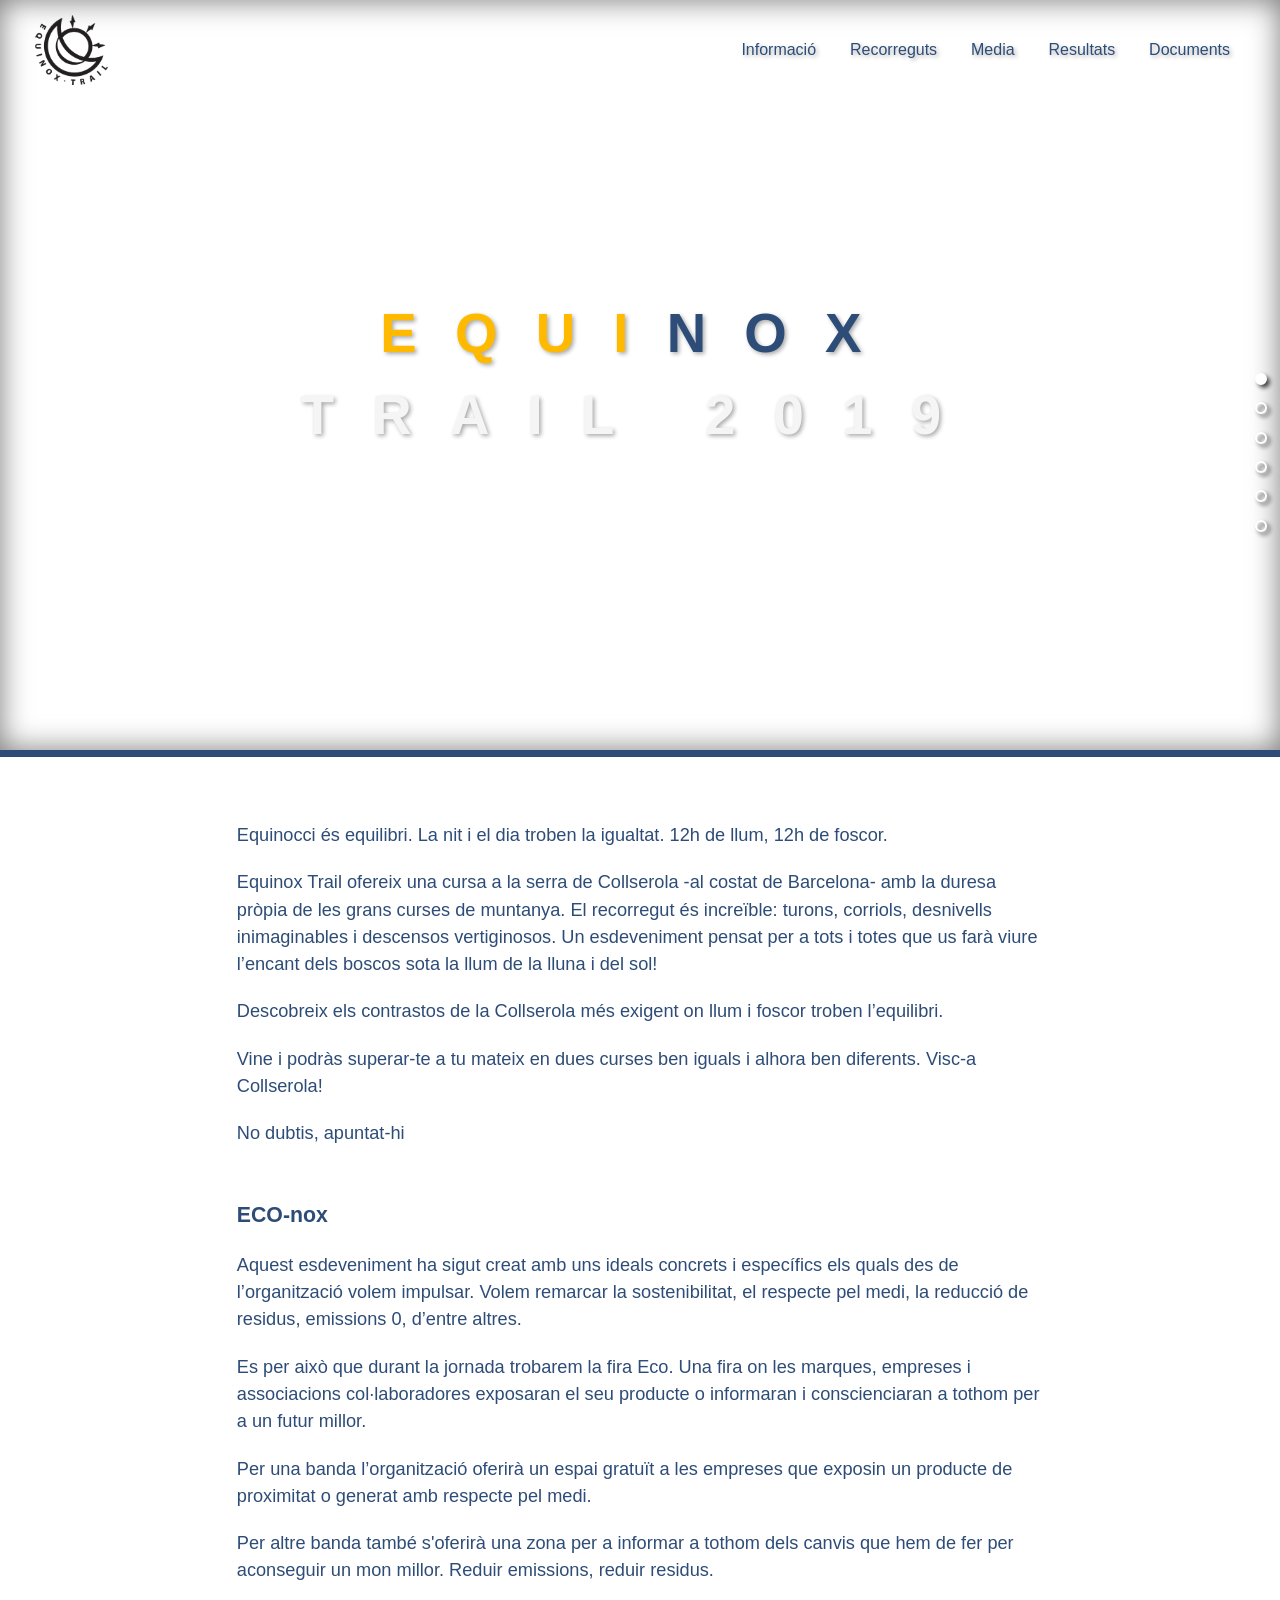
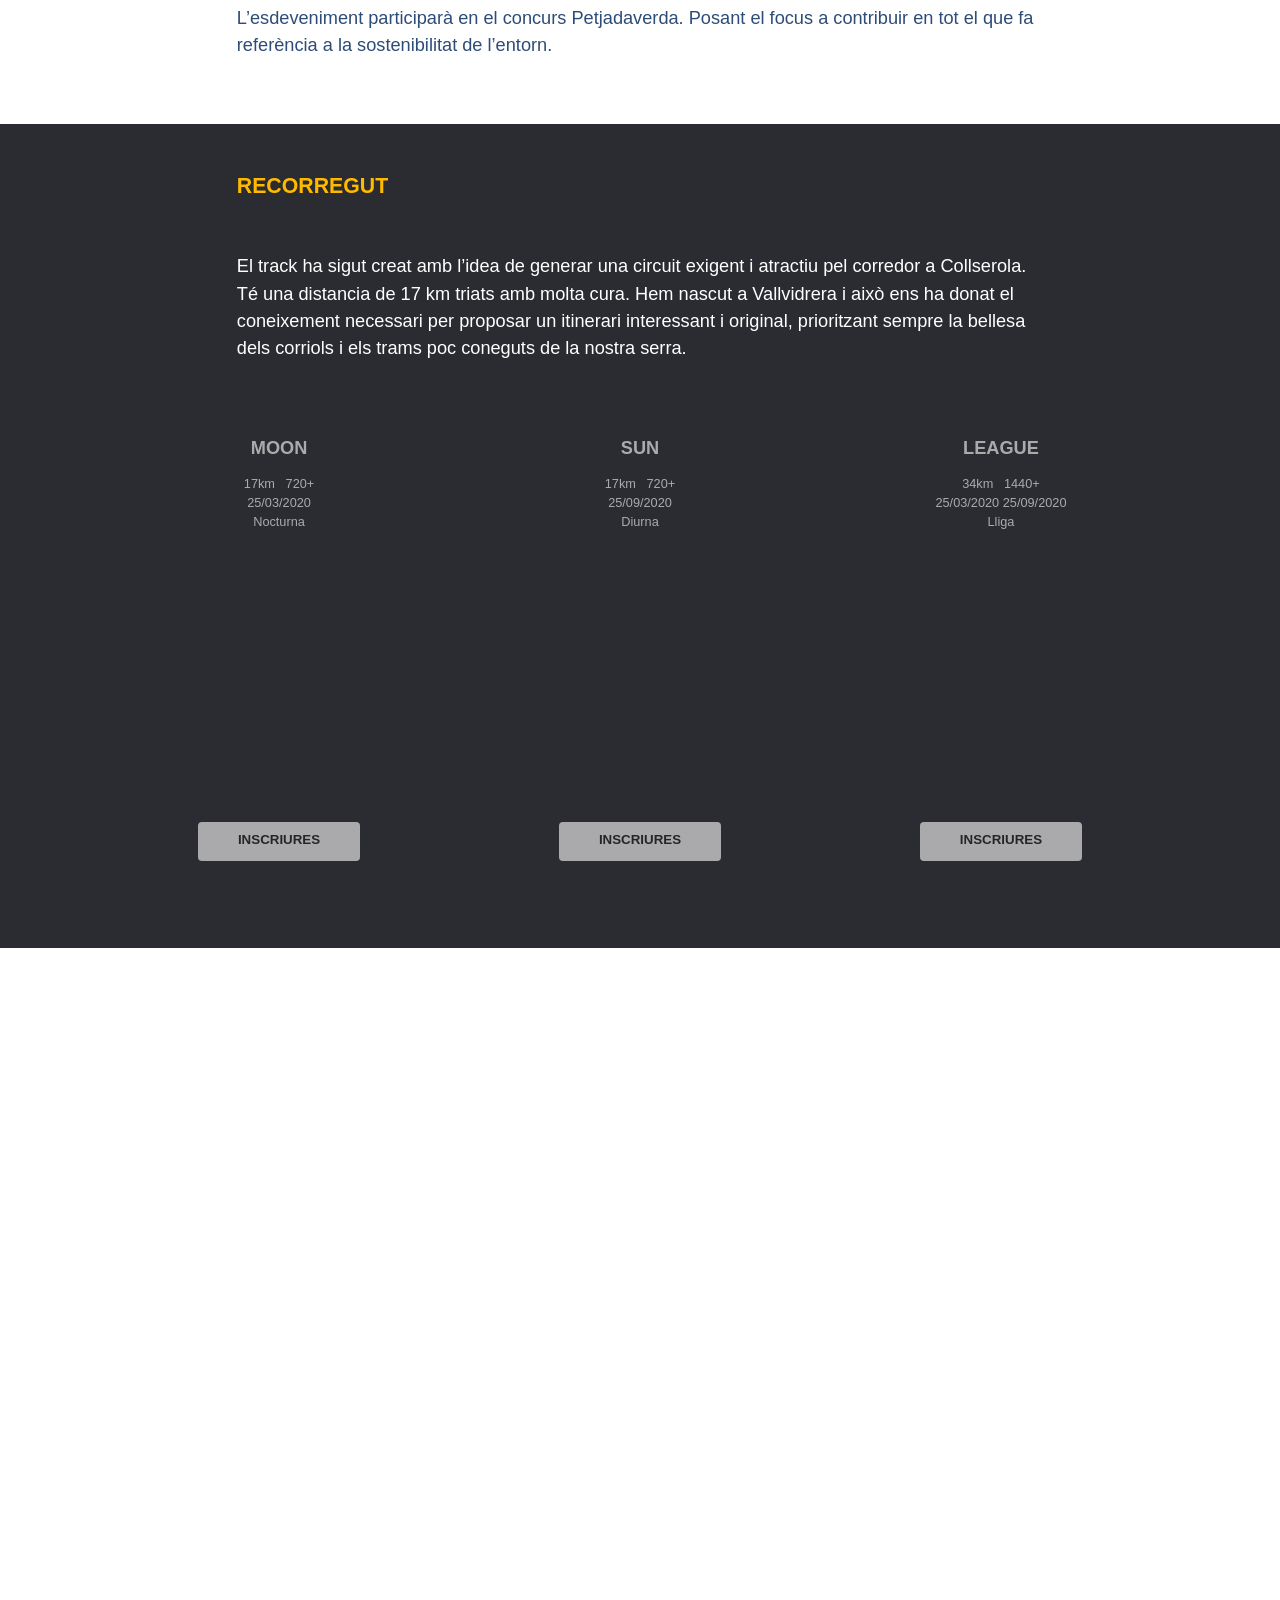
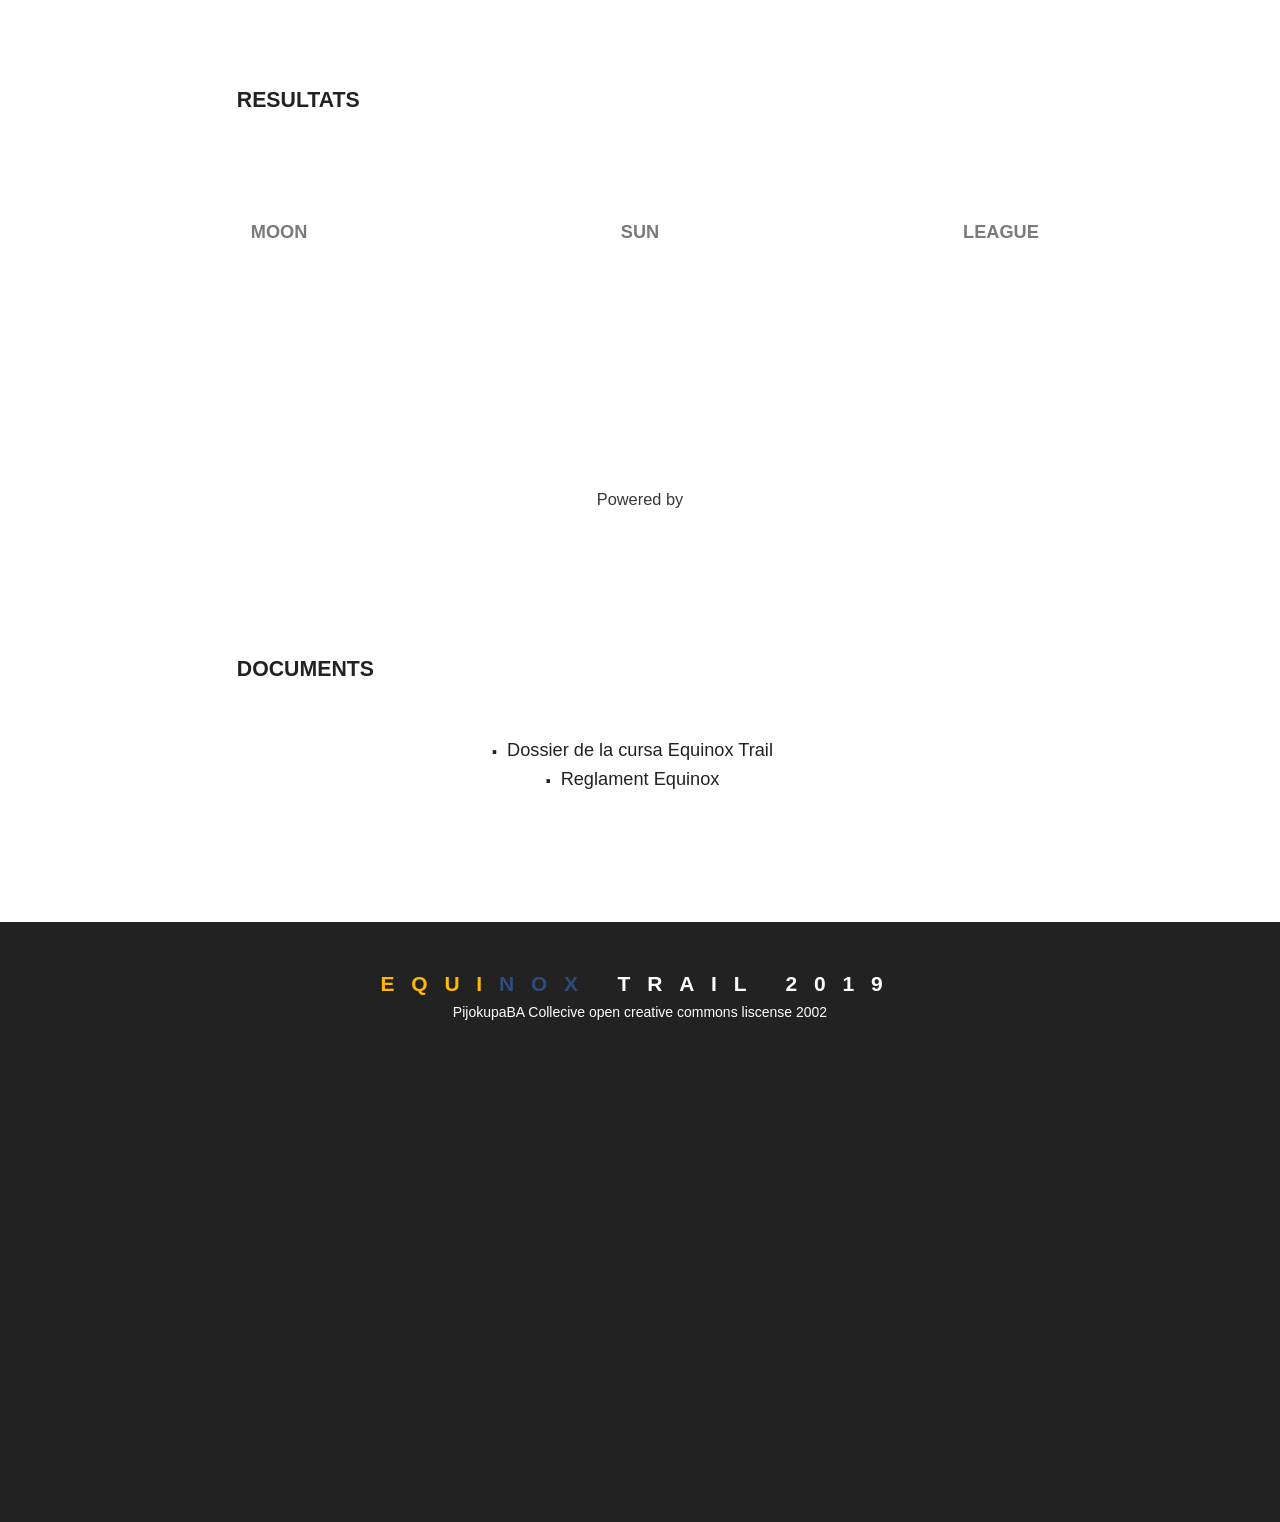
==== index.html @ a04c592b "introduce sun and moon pages content" ====
<!DOCTYPE html>
<html lang="es">
<head>
    <meta charset="utf-8" />
    <meta http-equiv="X-UA-Compatible" content="IE=edge">
    <title>Equinox Trail</title>
    <meta name="viewport" content="width=device-width, initial-scale=1.0">

    <link rel="stylesheet" type="text/css" media="screen" href="css/reset.css" />
    <link rel="stylesheet" type="text/css" media="screen" href="css/layout.css" />
    <link rel="stylesheet" type="text/css" media="screen" href="css/navmenu.css" />
    <link rel="stylesheet" type="text/css" media="screen" href="css/navlateral.css" />
    <link rel="stylesheet" type="text/css" media="screen" href="css/sections.css" />

    <link rel="shortcut icon" href="img/fav-icon.svg" type="image/svg">
    
</head>
<body>
  <header id="header">
    <div class="container">
      <a href="#inici" title="Ir a la página de inicio"><img src="img/equinox-logo.png" alt="Logo Equinox" class="header__logo floatleft"></a>
      </div>
      <nav id=navBurger" class="navmenu-burger floatright">
        <div class="navmenu-burger__icon"></div>
        <ul class="header__navmenu-burger">
          <li class="header__navmenu-burger-item"><a href="#info" title="info" class="scroll-link" data-id="informacio">Informació</a></li>
          <li class="header__navmenu-burger-item"><a href="#track" title="track" class="scroll-link" data-id="circuits">Recorreguts</a></li>
          <!-- <li class="header__navmenu-burger-item"><a href="#inscripcions" title="inscripcions" class="scroll-link" data-id="reglament">Inscripcions</a></li> -->
          <li class="header__navmenu-burger-item"><a href="#media" title="media" class="scroll-link" data-id="home">Media</a></li>
          <li class="header__navmenu-burger-item"><a href="#resultats" title="resultats" class="scroll-link" data-id="home">Resultats</a></li>
          <li class="header__navmenu-burger-item"><a href="#documents" title="documents" class="scroll-link" data-id="home">Documents</a></li>
        </ul>
      </nav>
      <nav class="navmenu floatright">
        <ul class="header__navmenu">
          <li class="header__navmenu-item"><a href="#info" title="info" class="scroll-link" data-id="informacio">Informació</a></li>
          <li class="header__navmenu-item"><a href="#track" title="track" class="scroll-link" data-id="circuits">Recorreguts</a></li>
          <!-- <li class="header__navmenu-item"><a href="#inscripcions" title="inscripcions" class="scroll-link" data-id="reglament">Inscripcions</a></li> -->
          <li class="header__navmenu-item"><a href="#media" title="media" class="scroll-link" data-id="home">Media</a></li>
          <li class="header__navmenu-item"><a href="#resultats" title="resultats" class="scroll-link" data-id="home">Resultats</a></li>
          <li class="header__navmenu-item"><a href="#documents" title="documents" class="scroll-link" data-id="home">Documents</a></li>
        </ul>
      </nav>
    </header>

  <!-- Navegador lateral -->
  <!-- mai estils en linea a l'html, barreges coses i es molt poc escalable -->
  <!-- style="z-index: 50; width: 33px; height: 100px; min-width: 12px; min-height: 48px;" -->
  <nav class="navegador" id="navlateral">
    <ul class="style_navlateral">
      <li class="style_navlateral_item">
        <a class="style_navlateral_link" href="#inici">
          <svg width="12" heigh="12" viewbox="0 0 24 24" class="style_navlateral_symbol">
            <circle cx="12" cy="12" r="10"></circle>
          </svg>
        </a>
      </li>
      <li class="style_navlateral_item">
          <a class="style_navlateral_link" href="#info">
            <svg width="12" heigh="12" viewbox="0 0 24 24" class="style_navlateral_symbol">
              <circle cx="12" cy="12" r="10"></circle>
            </svg>
          </a>
      </li>
      <li class="style_navlateral_item">
          <a class="style_navlateral_link" href="#track">
            <svg width="12" heigh="12" viewbox="0 0 24 24" class="style_navlateral_symbol">
              <circle cx="12" cy="12" r="10"></circle>
            </svg>
          </a>
      </li>
      <!-- <li class="style_navlateral_item">
            <a class="style_navlateral_link" href="#inscripcions">
              <svg width="12" heigh="12" viewbox="0 0 24 24" class="style_navlateral_symbol">
                <circle cx="12" cy="12" r="10"></circle>
              </svg>
            </a>
      </li> -->
      <li class="style_navlateral_item">
          <a class="style_navlateral_link" href="#media">
            <svg width="12" heigh="12" viewbox="0 0 24 24" class="style_navlateral_symbol">
              <circle cx="12" cy="12" r="10"></circle>
            </svg>
          </a>
      </li>
      <li class="style_navlateral_item">
        <a class="style_navlateral_link" href="#resultats">
          <svg width="12" heigh="12" viewbox="0 0 24 24" class="style_navlateral_symbol">
            <circle cx="12" cy="12" r="10"></circle>
          </svg>
        </a>
      </li>
      <li class="style_navlateral_item">
      <a class="style_navlateral_link" href="#documents">
        <svg width="12" heigh="12" viewbox="0 0 24 24" class="style_navlateral_symbol">
          <circle cx="12" cy="12" r="10"></circle>
        </svg>
      </a>
      </li>
    </ul>
  </nav>




  <div id="home" class="content">
    <section class="parallax section right" id="inici">
      <h1><span>EQUI</span><span>NOX</span> TRAIL 2019</h1>
    </section>
    <section class="section" id="info">
        <!-- <h3>INFORMACIÓ</h3> -->
        <p>Equinocci és equilibri. La nit i el dia troben la igualtat. 12h de llum, 12h de foscor.</p>
        <p>Equinox Trail ofereix una cursa a la serra de Collserola -al costat de Barcelona-  amb la duresa pròpia de les grans curses de muntanya. El recorregut és increïble: turons, corriols, desnivells inimaginables i descensos vertiginosos. Un esdeveniment pensat per a tots i totes que us farà viure l’encant dels boscos sota la llum de la lluna i del sol!</p>
        <p>Descobreix els contrastos de la Collserola més exigent on llum i foscor troben l’equilibri.</p>
        <p>Vine i podràs superar-te a tu mateix en dues curses ben iguals i alhora ben diferents. Visc-a Collserola!</p>
        <p>No dubtis, apuntat-hi</p>
        <h3>ECO-nox</h3>
        <p>Aquest esdeveniment ha sigut creat amb uns ideals concrets i específics els quals des de l’organització volem impulsar. Volem remarcar la sostenibilitat,  el respecte pel medi, la reducció de residus, emissions 0, d’entre altres.</p>
        <p>Es per això que durant la jornada trobarem la fira Eco. Una fira on les marques, empreses i associacions col·laboradores exposaran el seu producte o informaran i conscienciaran a tothom per a un futur millor.</p>
        <p>Per una banda l’organització oferirà un espai  gratuït a les empreses que exposin un producte de proximitat o generat amb respecte pel medi.</p>
        <p>Per altre banda també s'oferirà una zona per a informar a tothom dels canvis que hem de fer per aconseguir un mon millor. Reduir emissions, reduir residus.</p>
        <p>L’esdeveniment participarà en el concurs Petjadaverda. Posant el focus a contribuir en tot el que fa referència a la sostenibilitat de l’entorn.</p>
      </section>
    <section class="section" id="track">
      <h3>RECORREGUT</h3>
      <p>El track ha sigut creat amb l’idea de generar una circuit exigent i atractiu pel corredor a Collserola. Té una distancia de 17 km triats amb molta cura. Hem nascut a Vallvidrera i això ens ha donat el coneixement necessari per proposar un itinerari interessant i original, prioritzant sempre la bellesa dels corriols i els trams poc coneguts de la nostra serra.</p>
      <div class="track__curses">
        <div class="track__button-wrapper moon">
          <a class="track__info-btn" href="moon.html">
            <div class="track__box">
              <h4 class="track__box-title">moon</h4>
              <div class="track__box-body">
                <p>17km &nbsp; 720+</p>
                <p>25/03/2020</p>
                <p>Nocturna</p>
              </div>
              <div class="track__box-footer">
                <button class="btn btn--secondary" data-url="https://kilometrezero.org/#/inscriptions?lng=ca" onclick="navToInscription()">Inscriures</button>
              </div>
            </div>
          </a>
        </div>
        <div class="track__button-wrapper sun">
          <a class="track__info-btn" href="sun.html">
            <div class="track__box">
              <h4 class="track__box-title">sun</h4>
              <div class="track__box-body">
                <p>17km &nbsp; 720+</p>
                <p>25/09/2020</p>
                <p>Diurna</p>
              </div>
              <div class="track__box-footer">
                <button class="btn btn--secondary" data-url="https://kilometrezero.org/#/inscriptions?lng=ca" onclick="navToInscription()">Inscriures</button>
              </div>
            </div>
          </a>
        </div>
        <div class="track__button-wrapper league">
          <a class="track__info-btn" href="league.html">
            <div class="track__box">
              <h4 class="track__box-title">league</h4>
              <div class="track__box-body">
                <p>34km &nbsp; 1440+</p>
                <p>25/03/2020 25/09/2020</p>
                <p>Lliga</p>
              </div>
              <div class="track__box-footer">
                <button class="btn btn--secondary" data-url="https://kilometrezero.org/#/inscriptions?lng=ca" onclick="navToInscription()">Inscriures</button>
              </div>
            </div>
          </a>
        </div>
      </div>
    </section>
    <!-- <section class="section" id="inscripcions">
      <h3>INSCRIPCCIONS</h3>
      Lorem ipsum dolor sit amet, consectetur adipiscing elit, sed do eiusmod tempor incididunt ut labore et dolore magna aliqua. Ut enim ad minim veniam, quis nostrud exercitation ullamco laboris nisi ut aliquip ex ea commodo consequat. Duis aute irure dolor in reprehenderit in voluptate velit esse cillum dolore eu fugiat nulla pariatur. Excepteur sint occaecat cupidatat non proident, sunt in culpa qui officia deserunt mollit anim id est laborum.
    </section> -->
    <section class="section parallax right" id="media">
      <h3>MEDIA</h3>
      <div class="media__iframe-wrapper">
        <iframe
          id="youtubeframe"
          width="700"
          height="370"
          src="https://www.youtube.com/embed/5m2HN2y0yV8"
          frameborder="0"
          allow="accelerometer; autoplay; encrypted-media; gyroscope; picture-in-picture"
          allowfullscreen
        ></iframe>
      </div>
      <p><a href="">Galeria d'imàtges Equinox</a></p>
    </section>
    <section class="section parallax right" id="resultats">
      <h3>RESULTATS</h3>
      <div class="results__curses">
        <div class="results__button-wrapper moon">
          <a class="results__info-btn" target="_blank" href="https://kilometrezero.org/#results">
            <div class="results__box">
              <h4 class="results__box-title">moon</h4>
              <div class="results__box-body"></div>
            </div>
          </a>
        </div>
        <div class="results__button-wrapper sun">
          <a class="results__info-btn" target="_blank" href="https://kilometrezero.org/#results">
            <div class="results__box">
              <h4 class="results__box-title">sun</h4>
              <div class="results__box-body"></div>
            </div>
          </a>
        </div>
        <div class="results__button-wrapper league">
          <a class="results__info-btn" target="_blank" href="https://kilometrezero.org/#results">
            <div class="results__box">
              <h4 class="results__box-title">league</h4>
              <div class="results__box-body"></div>
            </div>
          </a>
        </div>
      </div>
      <div class="results__bottom">
        <div class="results__bottom-wrapper">
          <p>Powered by</p>
          <div class="results__bottom-image"></div>
        </div>
      </div>
    </section>
    <section class="section" id="documents">
      <h3>DOCUMENTS</h3>
      <ul>
        <li><a href="docs/Dossier%20EquinoxTrailRace.docx">Dossier de la cursa Equinox Trail</a></li>
        <li><a href="/docs/REGLAMENT%20EQUINOX%20TRAIL%20RACES.docx">Reglament Equinox</a></li>
      </ul>
    </section>
  </div>
  <footer>
    <h2><span>EQUI</span><span>NOX</span> TRAIL 2019</h2>
    <p class="credits">PijokupaBA Collecive open creative commons liscense 2002</p>
  </footer>


  <!-- scripts -->
  <script src="js/scrollHandler.js" type="text/javascript"></script>
  <script src="js/urlHandler.js" type="text/javascript"></script>
  <script src="js/helpers.js" type="text/javascript"></script>
  <script src="js/index.js" type="text/javascript"></script>
</body>
---- css/layout.css ----
@import url('https://fonts.googleapis.com/css?family=Lato:400,700');
@import url('https://fonts.googleapis.com/css?family=Merriweather:700');

@font-face {
  font-family: 'Myriad Pro Bold';
  font-style: normal;
  font-weight: normal;
  src: local('Myriad Pro Bold'), url('MYRIADPRO-BOLD.woff') format('woff');
}

:root {
  --sun-color: #ffba00;
  --moon-color: #2d4c77;
  --font-color: #222222;
  --primary-color: white;
  --secondary-color: #2a2c31;
  --header-height: 100px;
}

body {
  font: 400 14px/1.6 'Myriad Pro Bold', sans-serif;
}

@media (orientation: portrait) {
  body {
    font: 400 12px/1.6 'Myriad Pro Bold', sans-serif;
  }
}


.container {
  margin-right: auto;
  margin-left: auto;
  width: 100%;
}

/*HEADERFOOTER*/

header {
  height: var(--header-height);
  position: fixed;
  width: 100%;
  background-color: transparent;
  transition: background-color 0.3s ease-in-out;
  padding-top: 15px;
  padding-bottom: 15px;
  padding-right: 15px;
  padding-left: 15px;
  z-index: 10;
}

.header__logo {
  margin-left: 20px;
  height: 70px;
}

.opaque {
  background-color: white;
  box-shadow: 2px 0px 10px #00000055;
}

@media screen and (max-width: 600px) {
  header {
    height: 70px;
  }

  .header__logo {
    height: 40px;
  }
}

footer {
  height: 600px;
  position: relative;
  width: 100%;
  background-color: #222222;
  padding: 5vh 15vw;
}

footer p, footer h2 {
  text-align: center;
  color: var(--primary-color);
}

footer h2 {
  letter-spacing: 0.8em;
}

footer h2 span {
  color: var(--sun-color);
}

footer h2 span:last-child {
  color: var(--moon-color);
}

.floatright {
  float: right;
}

.floatleft {
  float: left;
}

/*MENU NAV*/
nav ul {
  list-style: none;
  background-color: transparent;
}

nav ul li {
  display: inline-block;
  padding-top: 15px;
  padding-left: 15px;
  padding-right: 15px;
  font-weight: normal;
}
---- css/navmenu.css ----
.navmenu {
    display: initial;
    margin-right: 20px;
}

.navmenu-burger {
    display: none;
    height: 70px;
    width: 70px;
    position: relative;
    margin: 0px 10px;
}

@media (max-width: 600px) {
    .navmenu-burger {
        margin: 0px;
        height: 40px;
        width: 40px;
    }
}

.navmenu-burger__icon {
    background-size: contain;
    background-repeat: no-repeat;
    background-position: center;
    background-image: url(../img/burger-icon.svg);
    transition: transform 0.5s;
    width: 100%;
    height: 100%;
}

.opaque .navmenu-burger__icon {
    background-image: url(../img/burger-icon--blue.svg);
}

.navmenu-burger.open .navmenu-burger__icon {
    transform: rotate(90deg);
}

@media (orientation: portrait) {
    .navmenu {
        display: none;
    }

    .navmenu-burger {
        display: block;
    }
}

@media (max-width: 950px) {
    .navmenu {
        display: none;
    }

    .navmenu-burger {
        display: block;
    }
}

header:not(.opaque) .header__navmenu-item a {
    text-shadow: 2px 2px 4px #00000055;
}

/* .navmenu-burger.open .header__navmenu-burger {
    display: block;
  } */

.header__navmenu-burger {
    display: block;
    position: absolute;
    right: 35px;
    top: 35px;
    background-color: white;
    visibility: hidden;
    padding: 10px 20px;
    box-shadow: 2px 2px 5px #00000055;
}

.navmenu-burger.open .header__navmenu-burger {
    visibility: visible;
}

@media (max-width: 600px) {
    .header__navmenu-burger {
        right: 25px;
        top: 25px;
    }
}

.header__navmenu-burger-item {
    padding: 0px;
    height: 0px;
    line-height: 0px;
    font-size: 0px;
    transition: height 0.5s, line-height 0.5s, font-size 0.5s;
    width: 150px;
    text-align: right;
}

.header__navmenu-burger-item:not(:first-child) {
    border-top: .5px solid;
}

.navmenu-burger.open .header__navmenu-burger-item {
    height: 40px;
    line-height: 40px;
    font-size: 1rem;
}

.header__navmenu-burger-item,
.header__navmenu-item {
    line-height: 50px;
    font-size: 1rem;
    padding: 10px 15px;
}

.header__navmenu-burger-item a,
.header__navmenu-item a {
    color: var(--moon-color);
}

.scroll-link:hover {
    font-weight: bold;
}


body[section="info"] .header__navmenu-burger-item:nth-child(1) a,
body[section="info"] .header__navmenu-item:nth-child(1) a {
    color: var(--sun-color);
    font-weight: bold;
}

body[section="track"] .header__navmenu-burger-item:nth-child(2) a,
body[section="track"] .header__navmenu-item:nth-child(2) a {
    color: var(--sun-color);
    font-weight: bold;
}

/*body[section="inscripcions"] .header__navmenu-burger-item:nth-child(3) a, 
  body[section="inscripcions"] .header__navmenu-item:nth-child(3) a {
    color: var(--sun-color);
    font-weight: bold;
  } */

body[section="media"] .header__navmenu-burger-item:nth-child(3) a,
body[section="media"] .header__navmenu-item:nth-child(3) a {
    color: var(--sun-color);
    font-weight: bold;
}

body[section="resultats"] .header__navmenu-burger-item:nth-child(4) a,
body[section="resultats"] .header__navmenu-item:nth-child(4) a {
    color: var(--sun-color);
    font-weight: bold;
}

body[section="documents"] .header__navmenu-burger-item:nth-child(5) a,
body[section="documents"] .header__navmenu-item:nth-child(5) a {
    color: var(--sun-color);
    font-weight: bold;
}
---- css/navlateral.css ----
/*NAVEGADOR LATERAL*/

#navlateral {
    z-index: 50;
    margin: 100px 0px;
    width: 25px;
    right: 0px;
    top: 0px;
    bottom: 0px;
    display: flex;
    flex-direction: column;
    justify-content: center;
    position: fixed;
}

.style_navlateral {
    display: flex;
    -webkit-box-orient: vertical;
    -webkit-box-direction: normal;
    -webkit-box-pack: justify;
    flex-direction: column;
    justify-content: space-between;
    width: 100%;
    justify-self: center;
}

.style_navlateral_item {
    position: relative;
    padding: 0px;
    padding-top: 7px;
}

.style_navlateral_symbol {
    fill: transparent;
    transition: all 0.2s ease-in-out;
    stroke: white;
    stroke-width: 4px;
    -webkit-box-flex: 0;
    -webkit-filter: drop-shadow(3px 3px 2px rgba(0, 0, 0, .7));
    filter: drop-shadow(3px 3px 2px rgba(0, 0, 0, .7));
}

nav a:hover circle {
    fill: var(--sun-color);
}

body[section="inici"] .style_navlateral_item:nth-child(1) .style_navlateral_symbol {
    fill: white;
}

body[section="info"] .style_navlateral_item:nth-child(2) .style_navlateral_symbol {
    fill: white;
}

body[section="track"] .style_navlateral_item:nth-child(3) .style_navlateral_symbol {
    fill: white;
}

/* body[section="inscripcions"] .style_navlateral_item:nth-child(4) .style_navlateral_symbol {
    fill: white;
} */

body[section="media"] .style_navlateral_item:nth-child(4) .style_navlateral_symbol {
    fill: white;
}

body[section="resultats"] .style_navlateral_item:nth-child(5) .style_navlateral_symbol {
    fill: white;
}

body[section="documents"] .style_navlateral_item:nth-child(6) .style_navlateral_symbol {
    fill: white;
}
---- css/sections.css ----
/*SECCIONS*/

.section {
    padding: 5vh 5vw;
    background-color: var(--primary-color);
    background-repeat: no-repeat;
    background-size: cover;
    height: 100%;
    font-size: 1.3em;
    color: var(--font-color);
}

.section p,
.section h3,
.section h2,
.section h1,
.section ul,
.section ol {
    margin-left: 15%;
    margin-right: 15%;
}

.section h3 {
    margin-bottom: 50px;
}

.section p {
    line-height: 1.5em;
    margin-top: 20px;
    margin-bottom: 20px;
}

@media (max-width: 600px) {
    .section {
        padding: 10vh 5vw;
    }

    .section p,
    .section h3,
    .section h2,
    .section h1,
    .section ul,
    .section ol {
        margin-left: 10%;
        margin-right: 10%;
    }

    .section h3 {
        margin-bottom: 20px;
    }
}

.parallax {
    background-attachment: fixed;
    background-position: center;
}

.parallax.left {
    background-position: left;
}

.parallax.right {
    background-position: right;
}

#inici {
    background-image: url("../img/jumbotron-1.jpg");
    height: 750px;
    max-height: 90vh;
    box-shadow: 0px 0px 30px inset #00000088;
    display: flex;
    justify-content: center;
    align-items: center;
}

#inici h1 {
    text-align: center;
    line-height: 1.5em;
    color: whitesmoke;
    text-shadow: 2px 2px 4px #00000055;
    font-size: 3em;
    letter-spacing: .7em;
    font-weight: bolder;
}

@media (orientation: portrait) {
    #inici h1 {
        font-size: 2.5em;
    }
}

@media (max-width: 600px) {
    #inici h1 {
        font-size: 2em;
    }
}

#inici h1 span {
    color: var(--sun-color);
}

#inici h1 span:last-child {
    color: var(--moon-color);
}

#info {
    border-top: 7px solid;
    color: var(--moon-color);
}

#info h3 {
    margin-top: 50px;
    margin-bottom: 20px;
}

#track {
    background-color: var(--secondary-color);
}

#track h3 {
    color: var(--sun-color);
}

#track p {
    color: var(--primary-color);
}

/* #inscripcions {
    background-image: url("..//img/jumbotron-2.jpg");
    color: var(--primary-color);
    height: 500px;
} */

#media {
    color: var(--primary-color);
    background-image: url(../img/jumbotron-2.jpg);
}

#media .media__iframe-wrapper {
    width: 100%;
    display: flex;
    justify-content: center;
}

#media p {
    text-align: center;
}

#media p a {
    color : var(--primary-color);
}

#media p a:hover {
    text-decoration: underline;
}

#resultats {
    background-image: url(../img/jumbotron-3.jpg);
    color: var(--font-color);
}

#resultats .results__bottom {
    padding-top: 20px;
}

#resultats .results__bottom-wrapper {
    display: flex;
    justify-content: center;
    align-items: center;
    flex-direction: column;
}

#resultats .results__bottom-wrapper p {
    margin: 0;
    font-size: 0.9em;
    opacity: .9;
}

#resultats .results__bottom-image {
    background-size: contain;
    background-repeat: no-repeat;
    background-position: center;
    background-image: url(../img/km0__logo--long--black.svg);
    width: 100%;
    height: 50px;
}

@media screen and (max-width: 600px) {
    #resultats .results__bottom-wrapper p {
        font-size: 0.8em;
    }

    #resultats .results__bottom-image {
        height: 35px;
    }   
}

#documents {
    padding-bottom: 10%;
}

#documents li {
    text-align: center;
}

#documents a {
    line-height: 25px;
    color: var(--font-color);
    position: relative;
}

#documents a:before {
    content: "·";
    position: absolute;
    top: 0px;
    left: -25px;
    width: 25px;
    height: 25px;
    font-size: 25px;
    font-weight: bold;
    font-family: 'Myriad Pro Bold', sans-serif;
}

#documents a:hover {
    text-decoration: underline;
}

.results__curses,
.track__curses {
    display: flex;
    align-self: center;
    justify-content: center;
    flex-direction: row;
    -webkit-box-direction: normal;
    -webkit-box-orient: horizontal;
    padding: 0px 3%;
}

@media (orientation: portrait) {
    .results__curses,
    .track__curses {
        padding: 0px;
    }   
}

@media (max-width: 600px) {
    .results__curses,
    .track__curses {
        padding: 0px;
    }   
}

.results__button-wrapper,
.track__button-wrapper {
    flex: 1;
    padding: 30px 5% 0px;
}

.results__button-wrapper {
    height: 300px;
}

.track__button-wrapper {
    height: 520px;
}

@media (orientation: portrait) {
    .results__button-wrapper {
        height: 200px;
    }

    .track__button-wrapper {
        height: 350px;
    }
}

@media (max-width: 600px) {
    .track__button-wrapper,
    .results__button-wrapper {
        padding: 30px 3% 0px;
    }

    .track__button-wrapper {
        height: 275px;
    }
}

.results__info-btn,
.track__info-btn {
    height: 100%;
    width: 100%;
    padding: 20px 8px 40px;
    border: 1px solid;
    border-color: var(--secondary-color);
    border-radius: 5px;
    transition: border-color 0.3s ease-out, background-color 0.3s ease-in-out;
    color: white;
    display: block;
}

.results__info-btn {
    border-color: #ffffff00;
    color: var(--font-color);
}

.is-phone .track__info-btn,
.track__info-btn:hover {
    border-color: var(--sun-color);
    box-shadow: 0px 0px 10px #ffffff22;
}

.is-phone .results__info-btn,
.results__info-btn:hover {
    /* border-color: var(--font-color); */
    box-shadow: 0px 0px 10px #00000022;
    background-color: #ffffff88;
}

.is-phone .results__info-btn .results__box,
.results__info-btn:hover .results__box,
.is-phone .track__info-btn .track__box,
.track__info-btn:hover .track__box {
    opacity: 1;
}


.is-phone .results__info-btn .results__box-body,
.results__info-btn:hover .results__box-body,
.is-phone .track__info-btn .track__box-body,
.track__info-btn:hover .track__box-body {
    background-size: 50%;
}

.results__box-title,
.track__box-title {
    text-align: center;
    text-transform: uppercase;
    height: 40px;
}

@media (orientation: portrait) {
    .results__box-title,
    .track__box-title {
        height: 30px;
    }
}

.results__box,
.track__box {
    height: 100%;
    width: 100%;
    opacity: .6;
    transition: opacity 0.3s ease-in-out
}

.results__box-body,
.track__box-body {
    height: calc(100% - 80px);
    width: 100%;
    text-align: center;
    background-size: 45%;
    background-repeat: no-repeat;
    background-position-x: 50%;
    background-position-y: 75%;
    transition: background-size 0.3s ease-in-out;
}

@media (orientation: portrait) {
    .track__box-body {
        height: calc(100% - 70px);
    }
}

/* @media (max-width: 600px) {
    
} */

.results__box-body {
    height: calc(100% - 40px);
}

.track__box-body p {
    font-size: 0.7em;
    margin: 0;
}

.track__box-body p:first-child span {
    margin-left: 5px;
}

.moon .results__box-body,
.moon .track__box-body {
    background-image: url(../img/equinox-logo__moon.png);
}

.sun .results__box-body,
.sun .track__box-body {
    background-image: url(../img/equinox-logo__sun.png);
}

.league .results__box-body,
.league .track__box-body {
    background-image: url(../img/equinox-logo__league.png);
}

.track__box-footer {
    display: flex;
    justify-content: center;
}

@media (orientation: portrait) {
    .results__info-btn,
    .track__info-btn {
        padding-bottom: 20px;
    }

    .track__box .btn,
    .results__box .btn {
        font-size: 0.6em;
        padding: 0.5em 1.5em 0.6em;
    }
}

@media (max-width: 600px) {
    .results__info-btn,
    .track__info-btn {
        padding-bottom: 10px;
    }

    .track__box .btn,
    .results__box .btn {
        font-size: 0.45em;
        padding: 0.4em 1em 0.5em;
    }
}
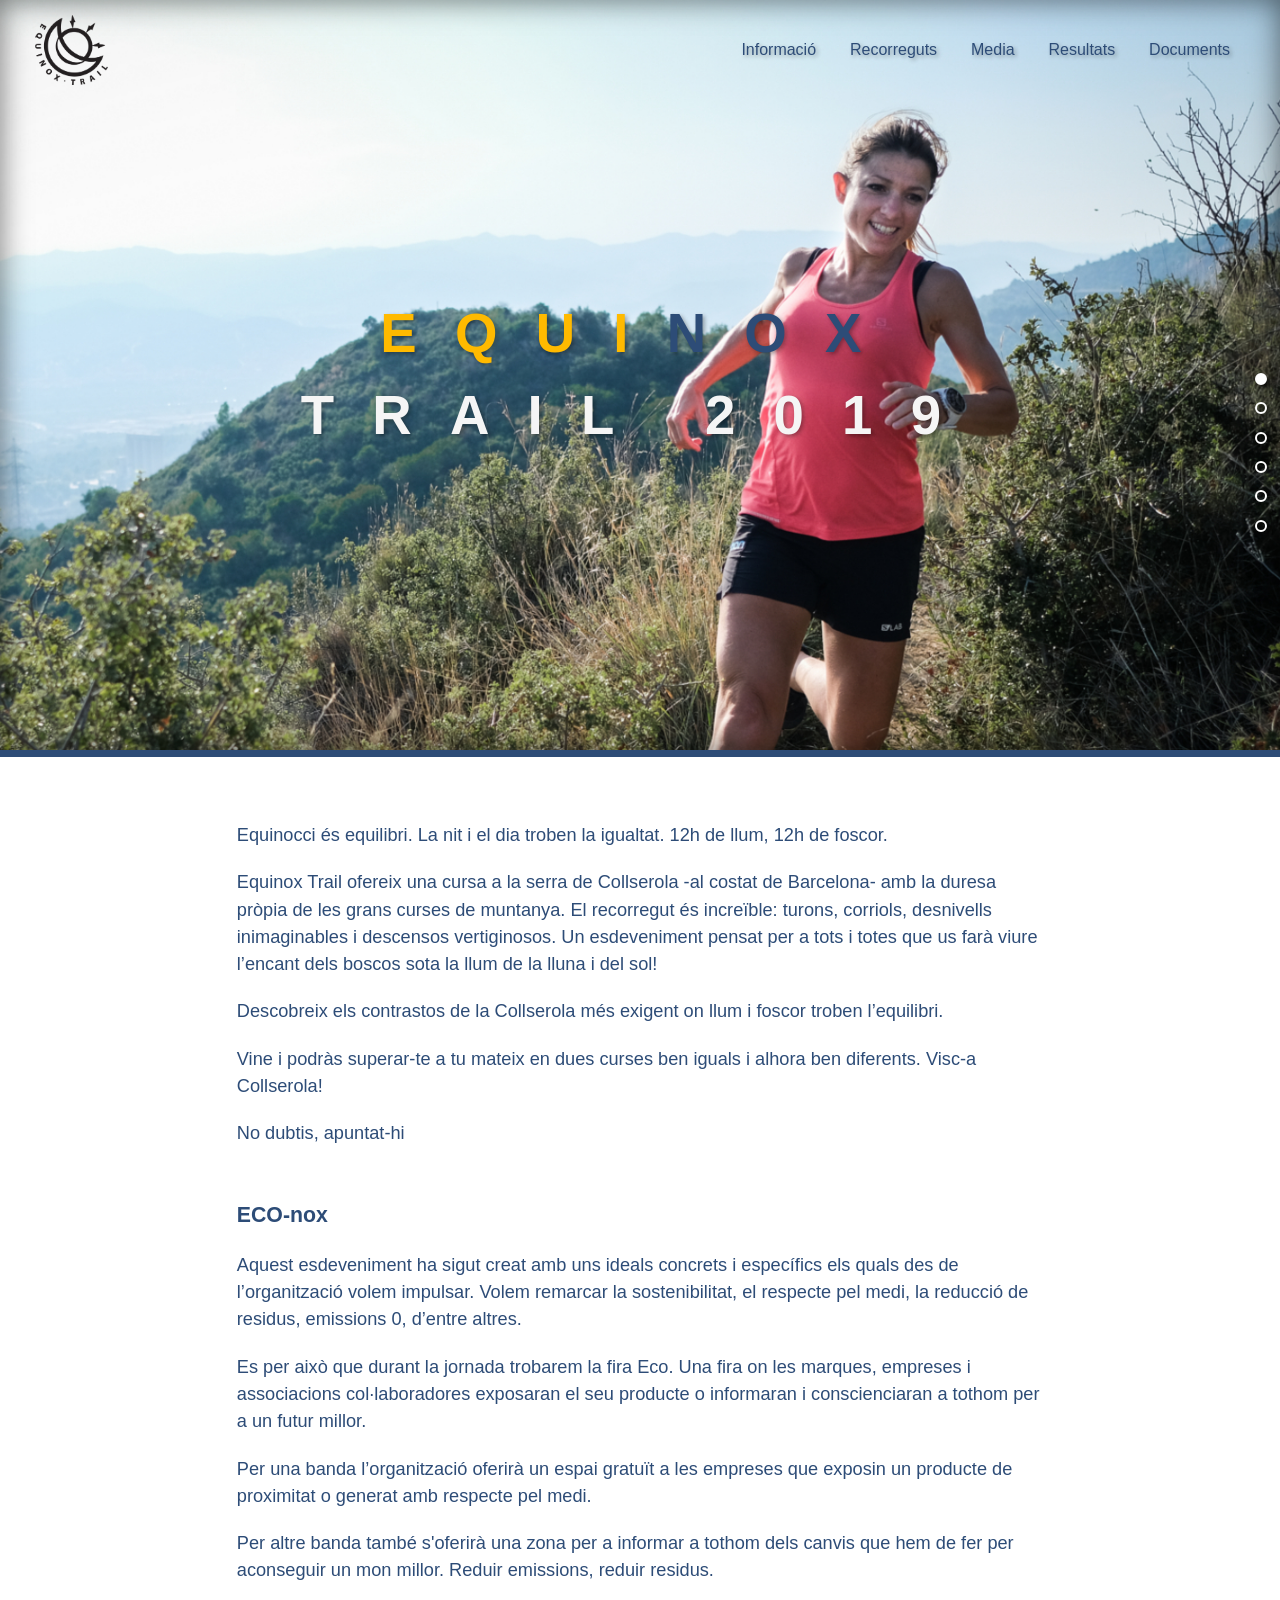
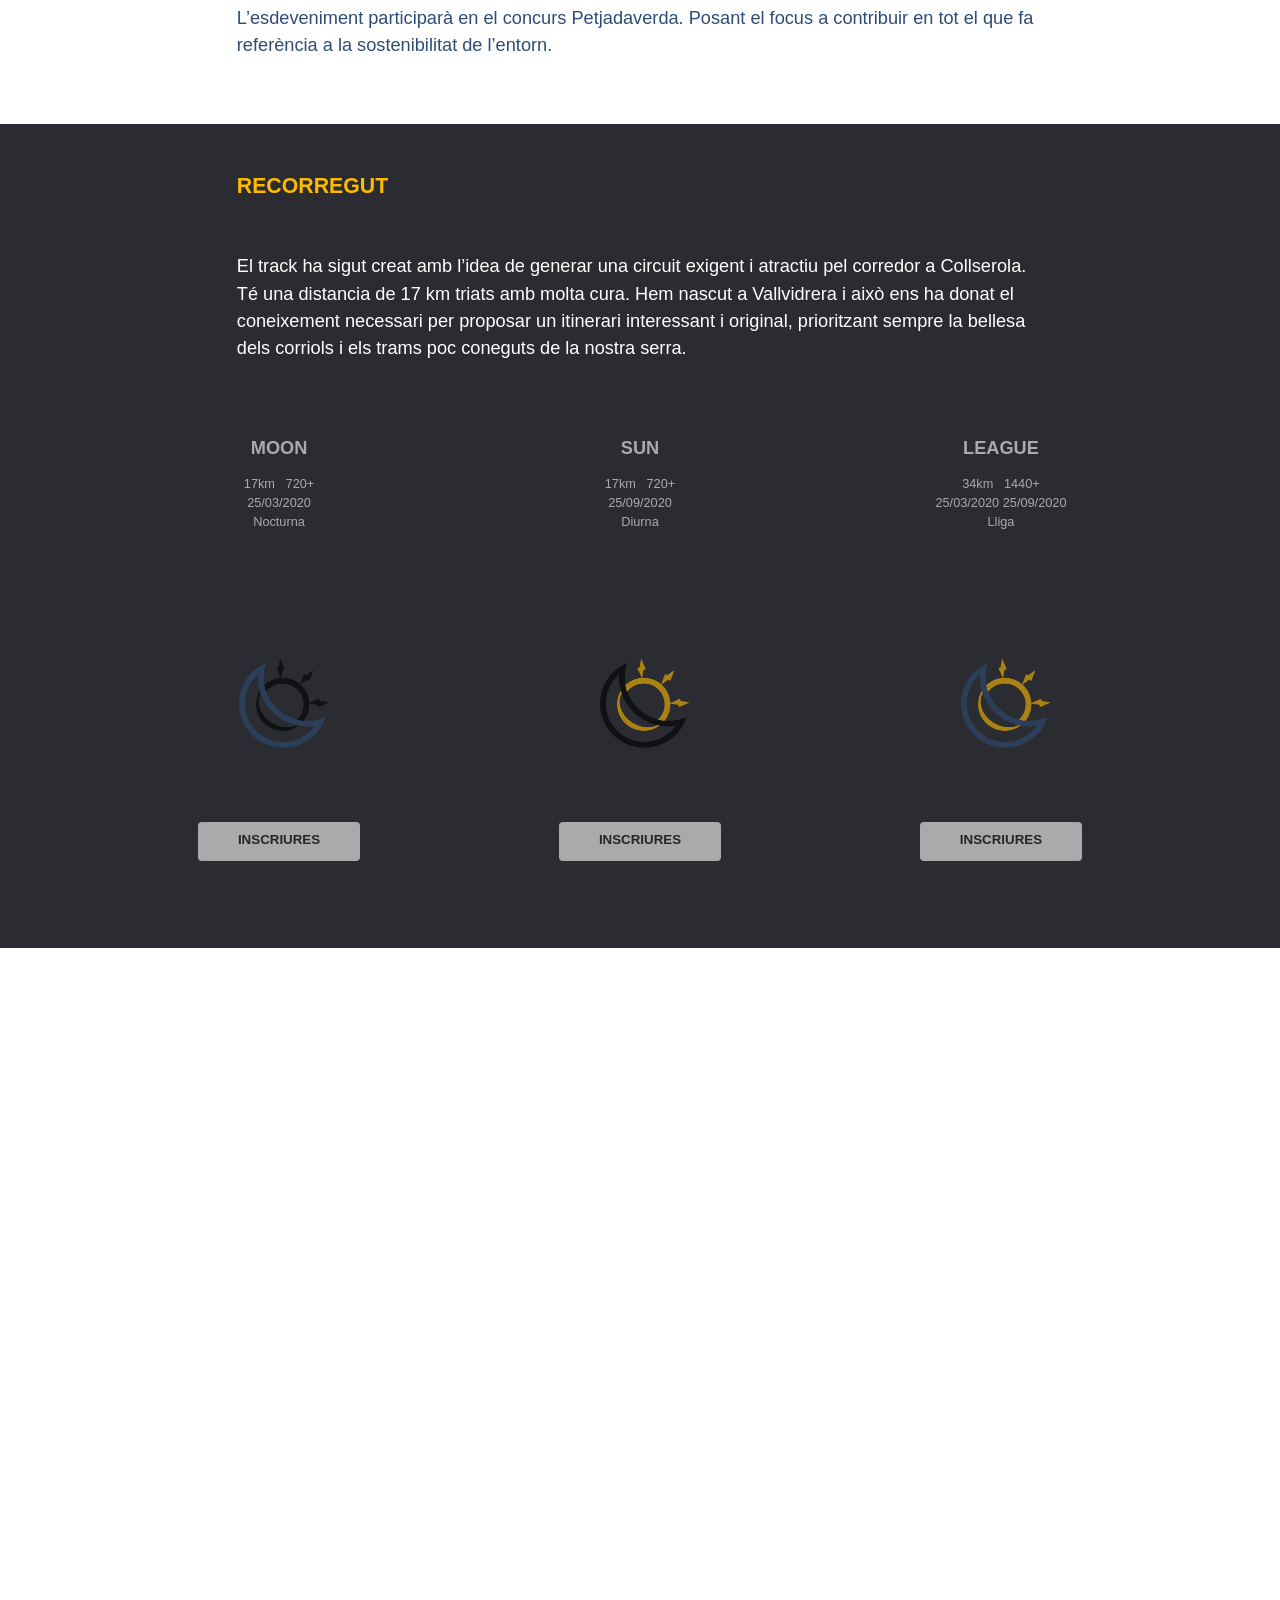
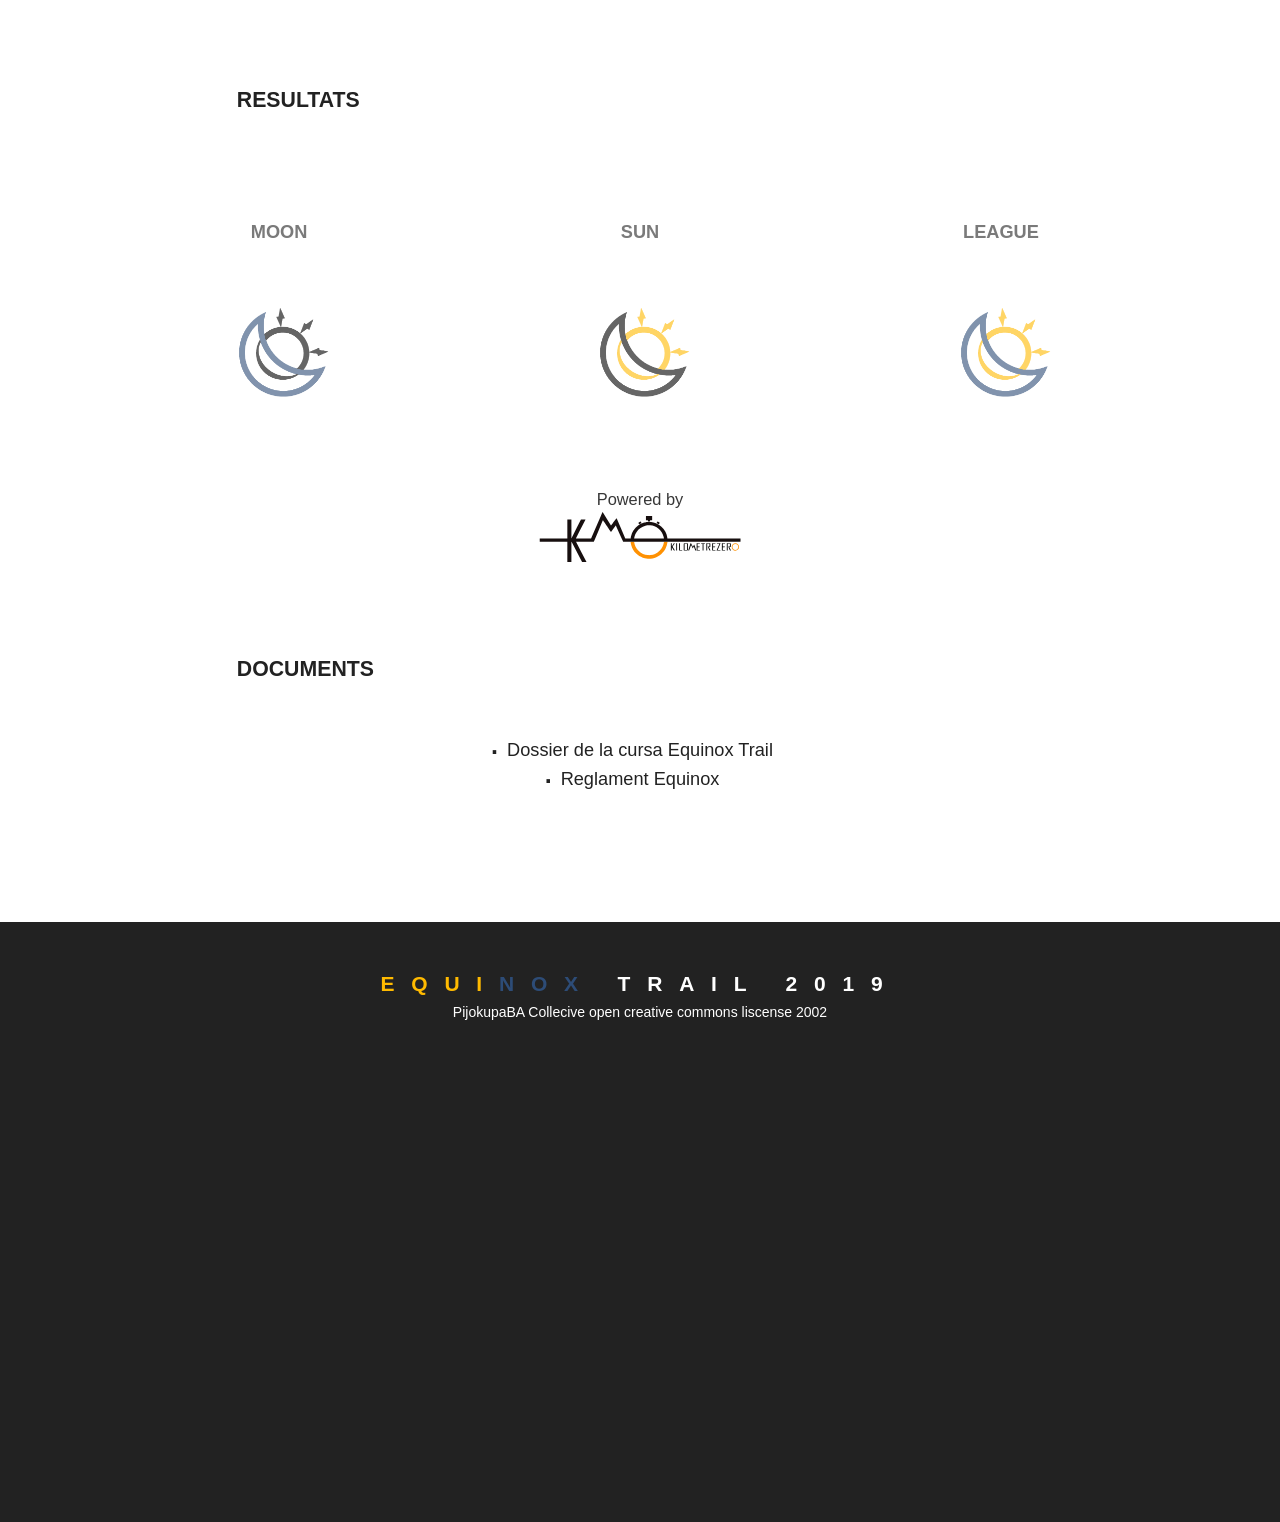
==== commit a400cdef: "add race buttons" ====
--- a/index.html
+++ b/index.html
@@ -176,7 +176,7 @@
       <h3>INSCRIPCCIONS</h3>
       Lorem ipsum dolor sit amet, consectetur adipiscing elit, sed do eiusmod tempor incididunt ut labore et dolore magna aliqua. Ut enim ad minim veniam, quis nostrud exercitation ullamco laboris nisi ut aliquip ex ea commodo consequat. Duis aute irure dolor in reprehenderit in voluptate velit esse cillum dolore eu fugiat nulla pariatur. Excepteur sint occaecat cupidatat non proident, sunt in culpa qui officia deserunt mollit anim id est laborum.
     </section> -->
-    <section class="section parallax right" id="media">
+    <section class="section parallax" id="media">
       <h3>MEDIA</h3>
       <div class="media__iframe-wrapper">
         <iframe
@@ -191,7 +191,7 @@
       </div>
       <p><a href="">Galeria d'imàtges Equinox</a></p>
     </section>
-    <section class="section parallax right" id="resultats">
+    <section class="section parallax" id="resultats">
       <h3>RESULTATS</h3>
       <div class="results__curses">
         <div class="results__button-wrapper moon">
--- a/css/layout.css
+++ b/css/layout.css
@@ -114,4 +114,18 @@
   padding-left: 15px;
   padding-right: 15px;
   font-weight: normal;
+}
+
+@media (orientation: portrait) {
+  .btn {
+      font-size: 0.6em;
+      padding: 0.5em 1.5em 0.6em;
+  }
+}
+
+@media (max-width: 600px) {
+  .btn {
+      font-size: 0.45em;
+      padding: 0.4em 1em 0.5em;
+  }
 }
--- a/css/sections.css
+++ b/css/sections.css
@@ -413,12 +413,6 @@
     .track__info-btn {
         padding-bottom: 20px;
     }
-
-    .track__box .btn,
-    .results__box .btn {
-        font-size: 0.6em;
-        padding: 0.5em 1.5em 0.6em;
-    }
 }
 
 @media (max-width: 600px) {
@@ -426,10 +420,4 @@
     .track__info-btn {
         padding-bottom: 10px;
     }
-
-    .track__box .btn,
-    .results__box .btn {
-        font-size: 0.45em;
-        padding: 0.4em 1em 0.5em;
-    }
 }
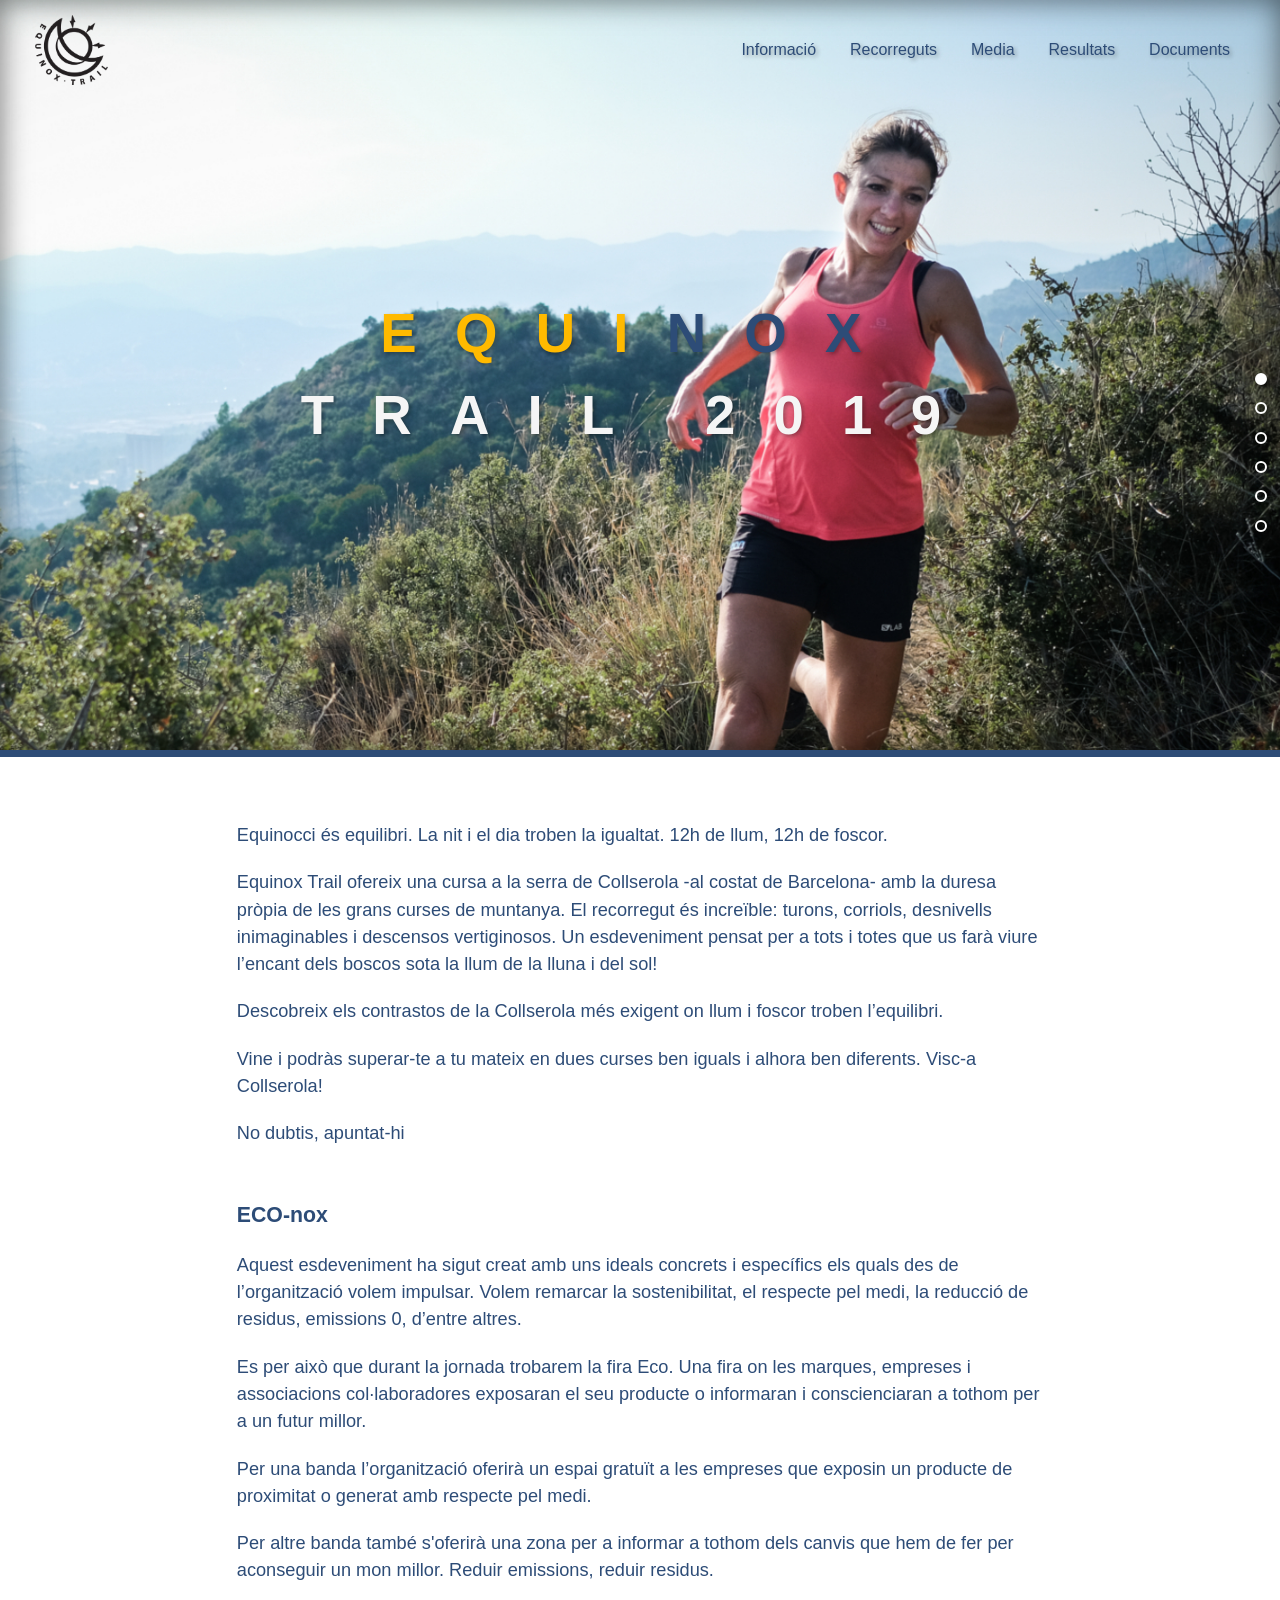
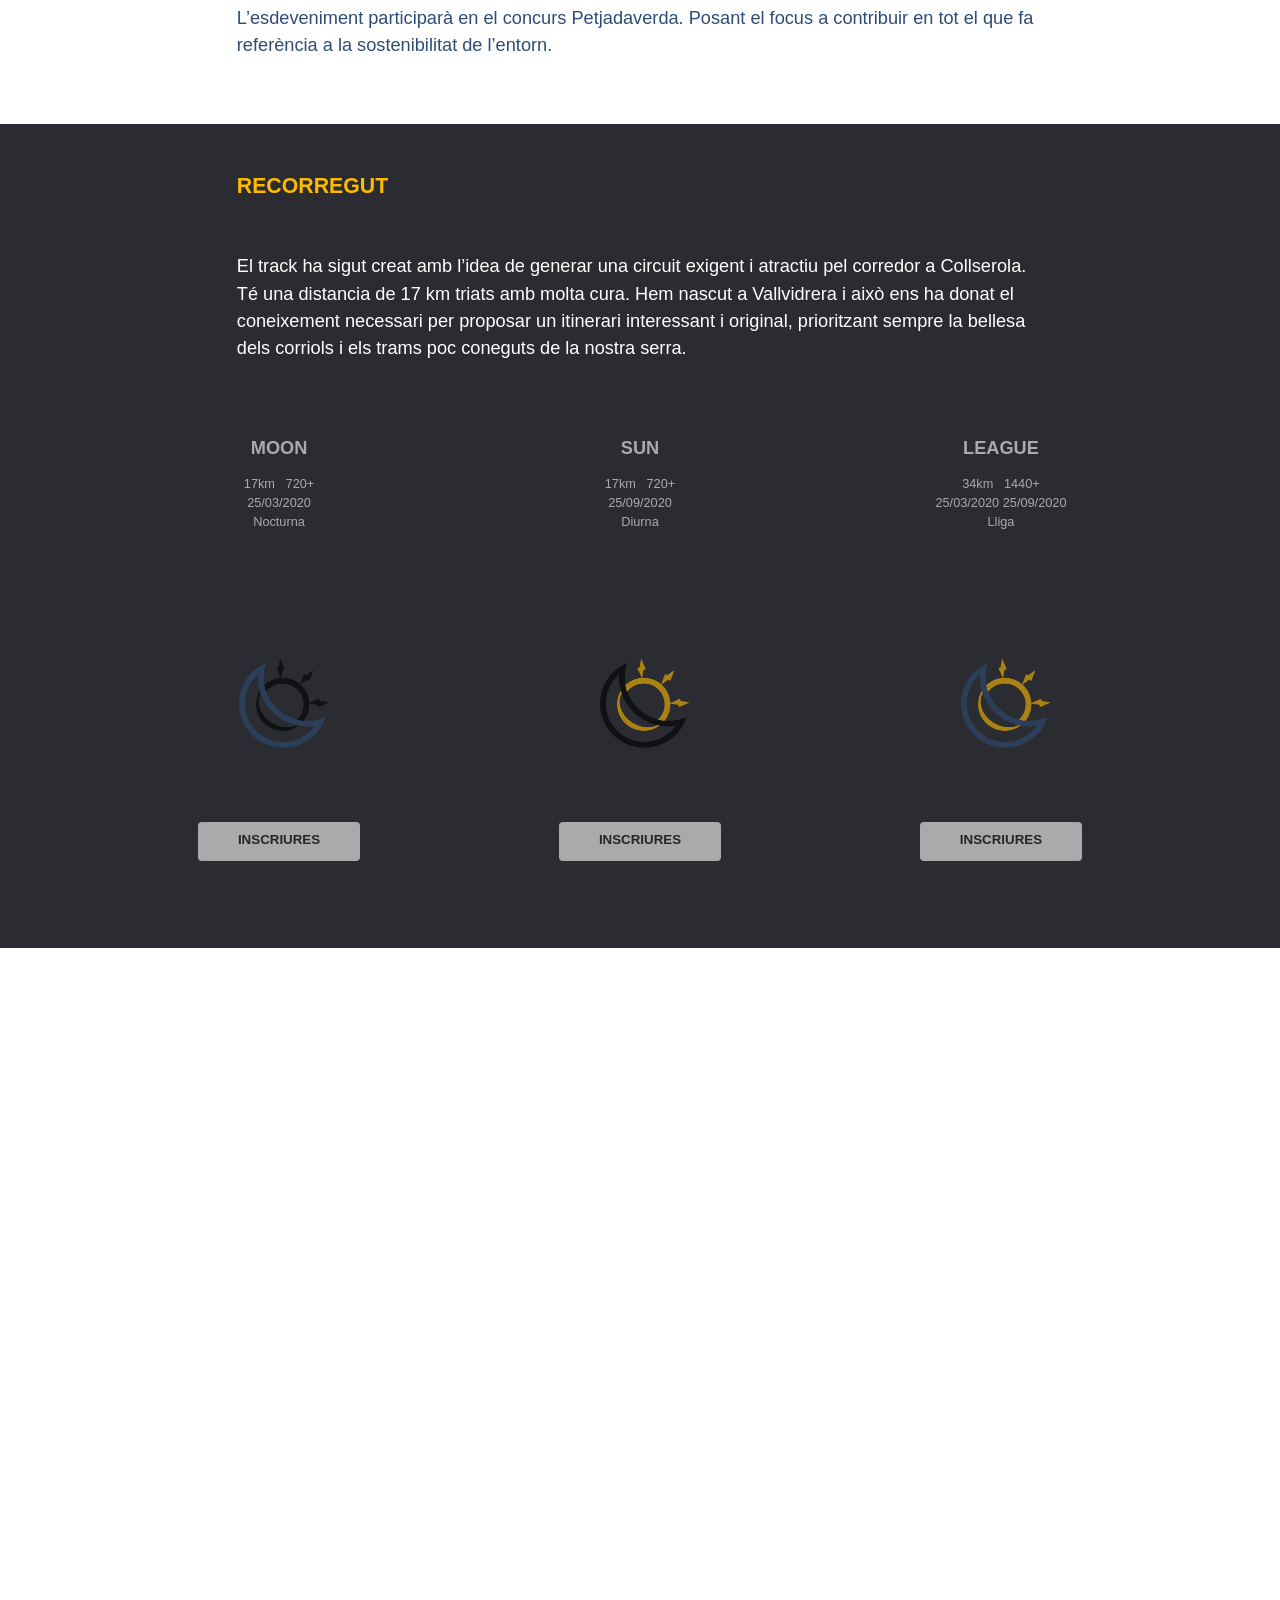
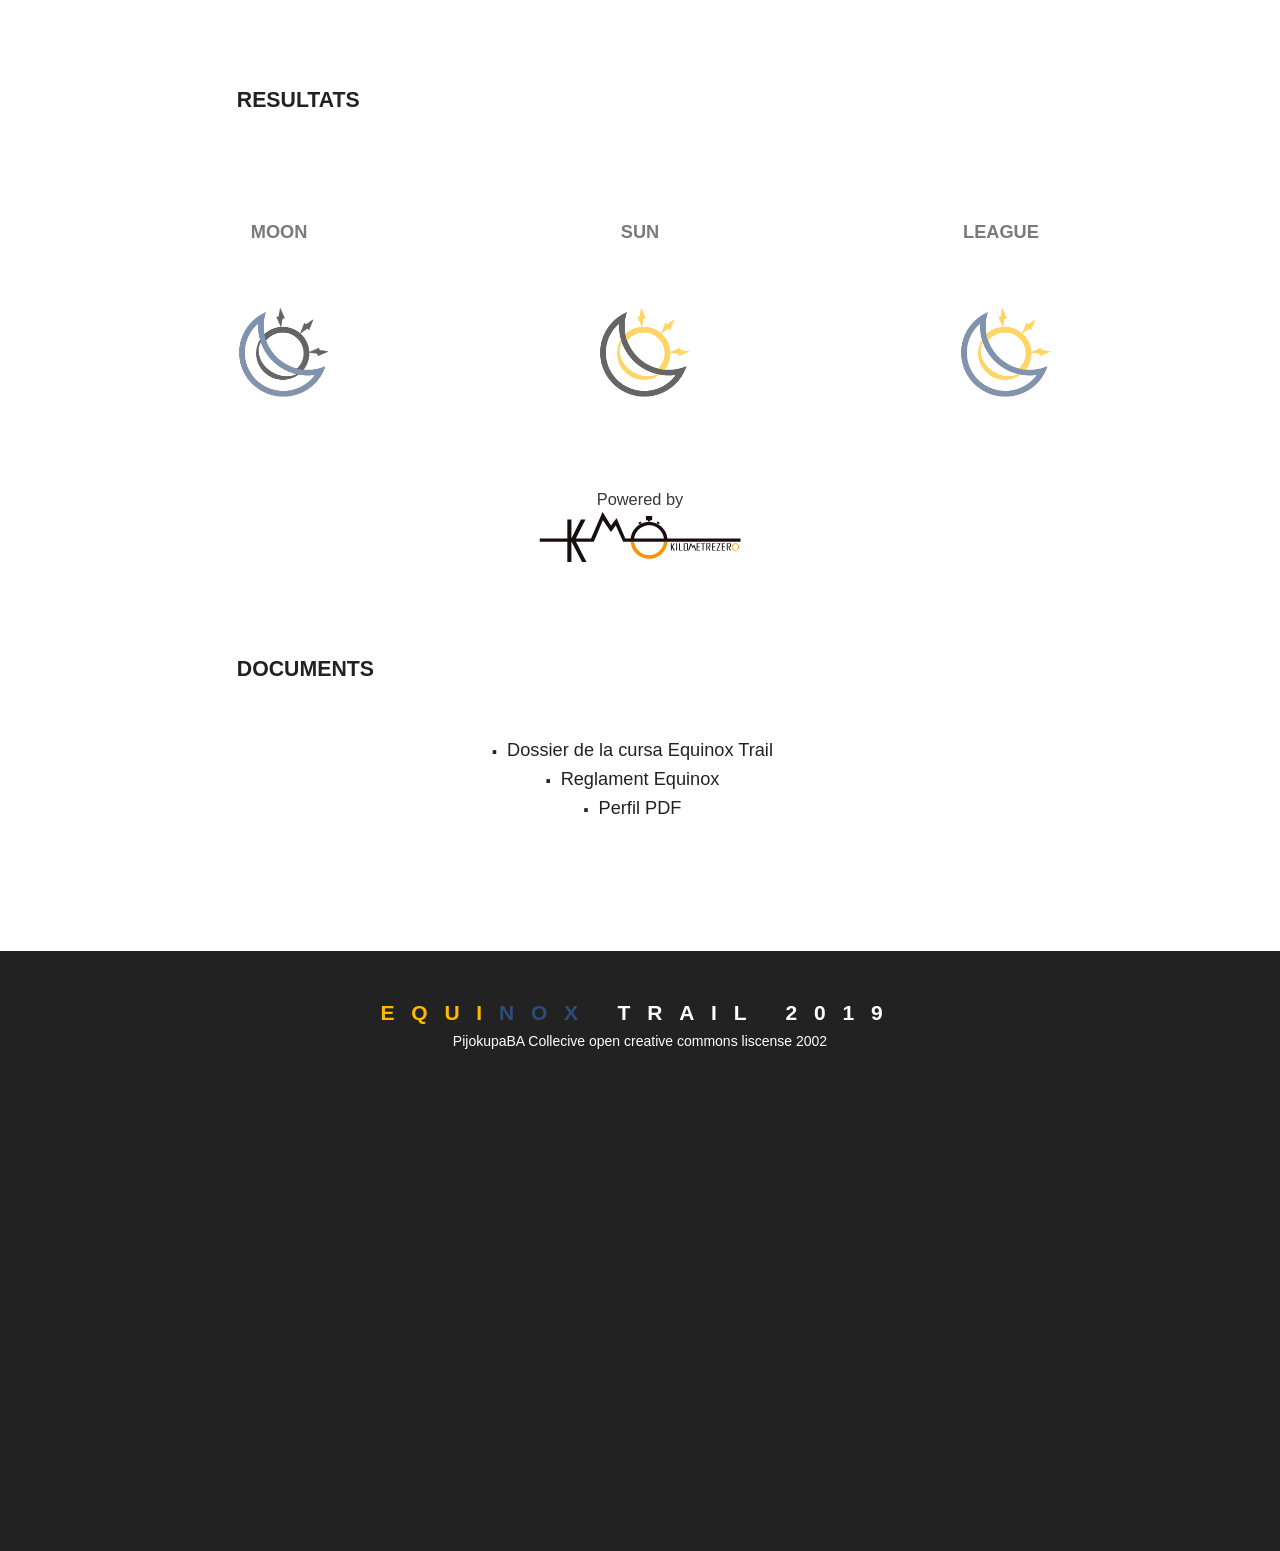
==== commit f47d58ee: "fix inscriptions button callback" ====
--- a/index.html
+++ b/index.html
@@ -231,6 +231,7 @@
       <ul>
         <li><a href="docs/Dossier%20EquinoxTrailRace.docx">Dossier de la cursa Equinox Trail</a></li>
         <li><a href="/docs/REGLAMENT%20EQUINOX%20TRAIL%20RACES.docx">Reglament Equinox</a></li>
+        <li><a target="__blank" href="/docs/profile.pdf">Perfil PDF</a></li>
       </ul>
     </section>
   </div>
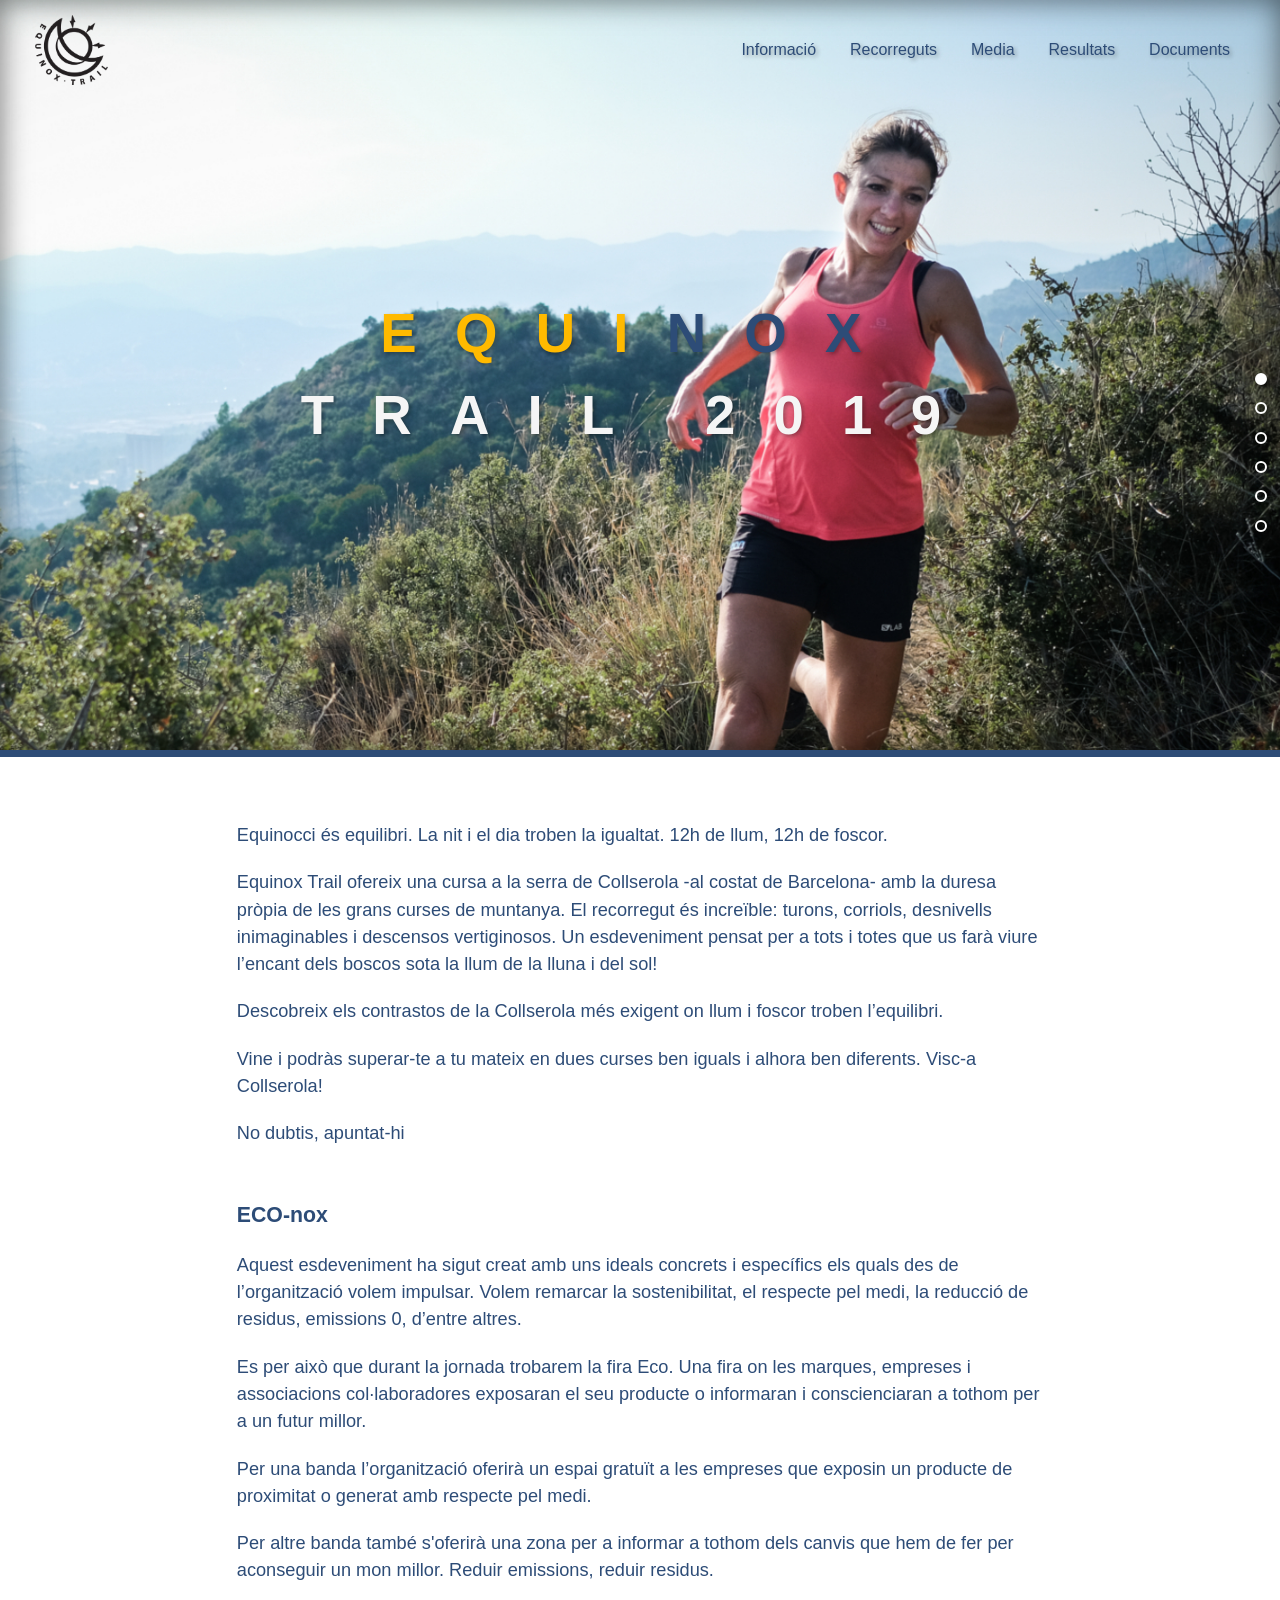
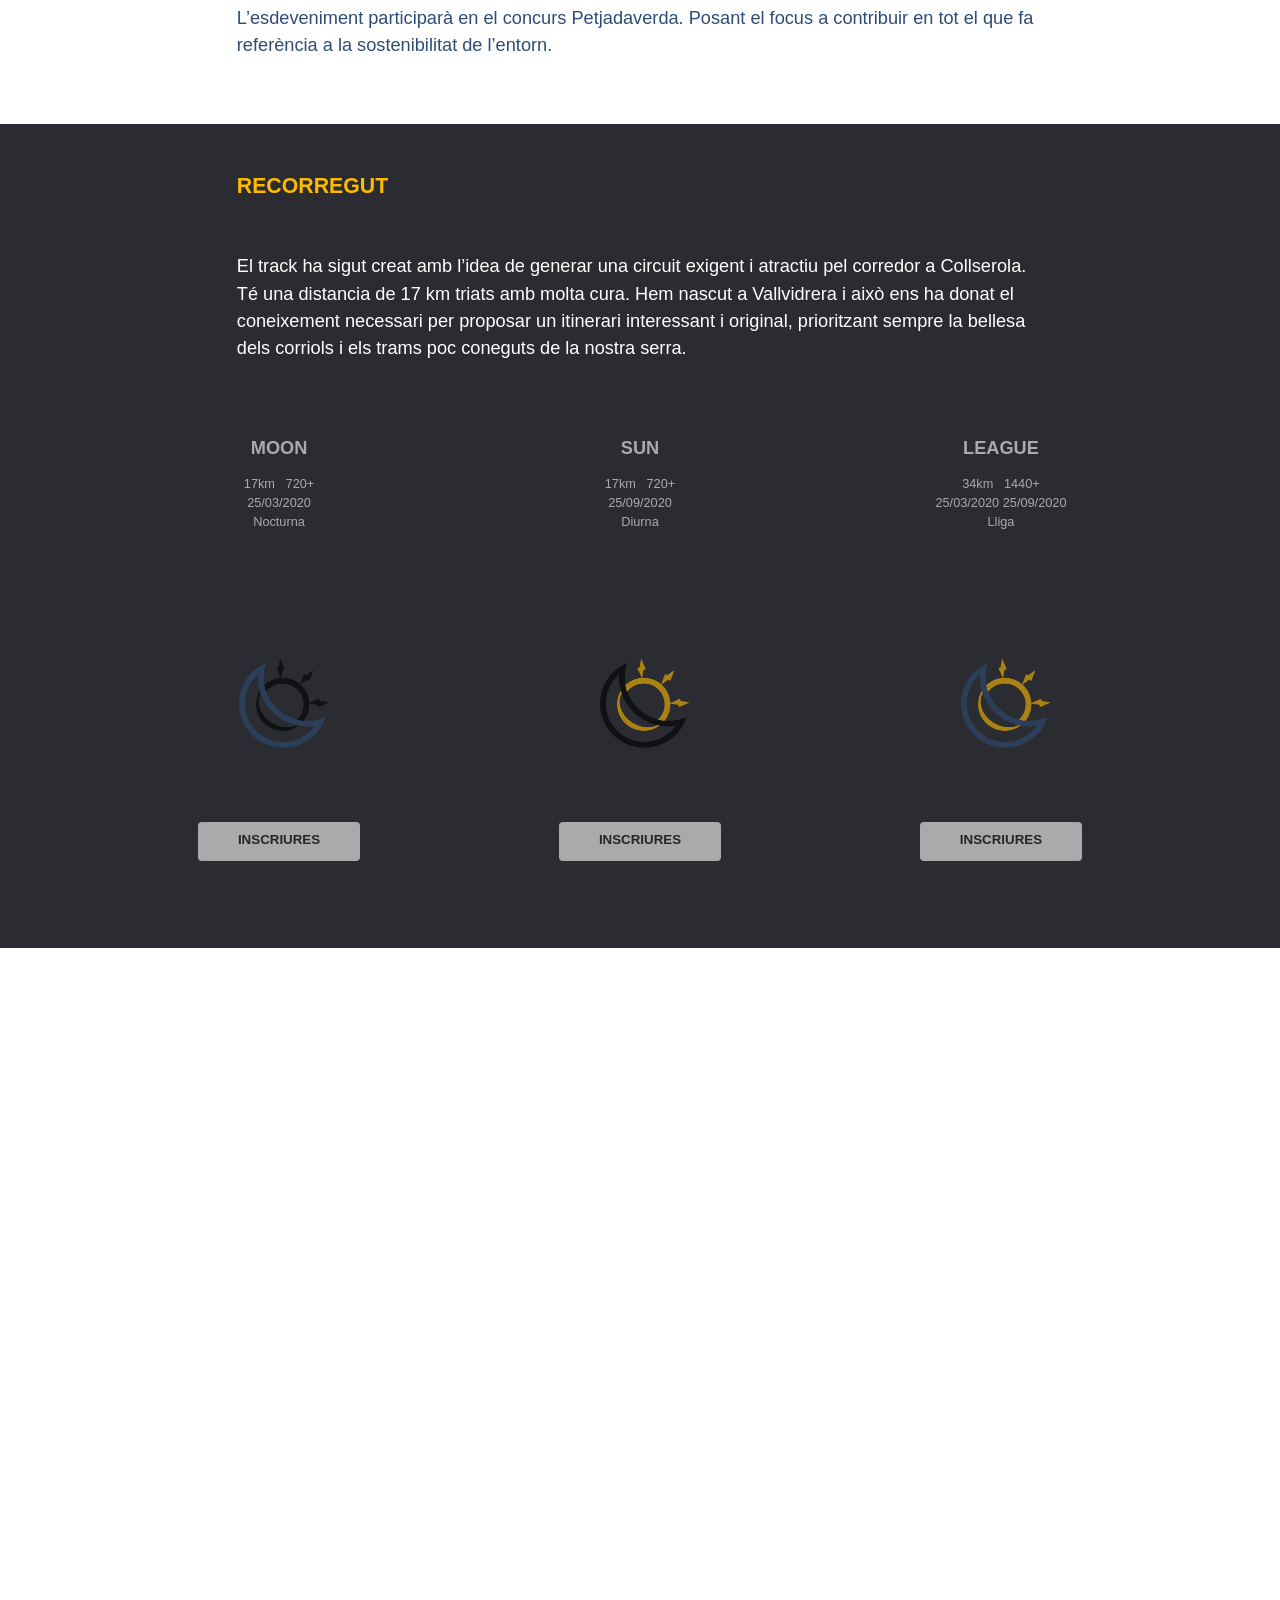
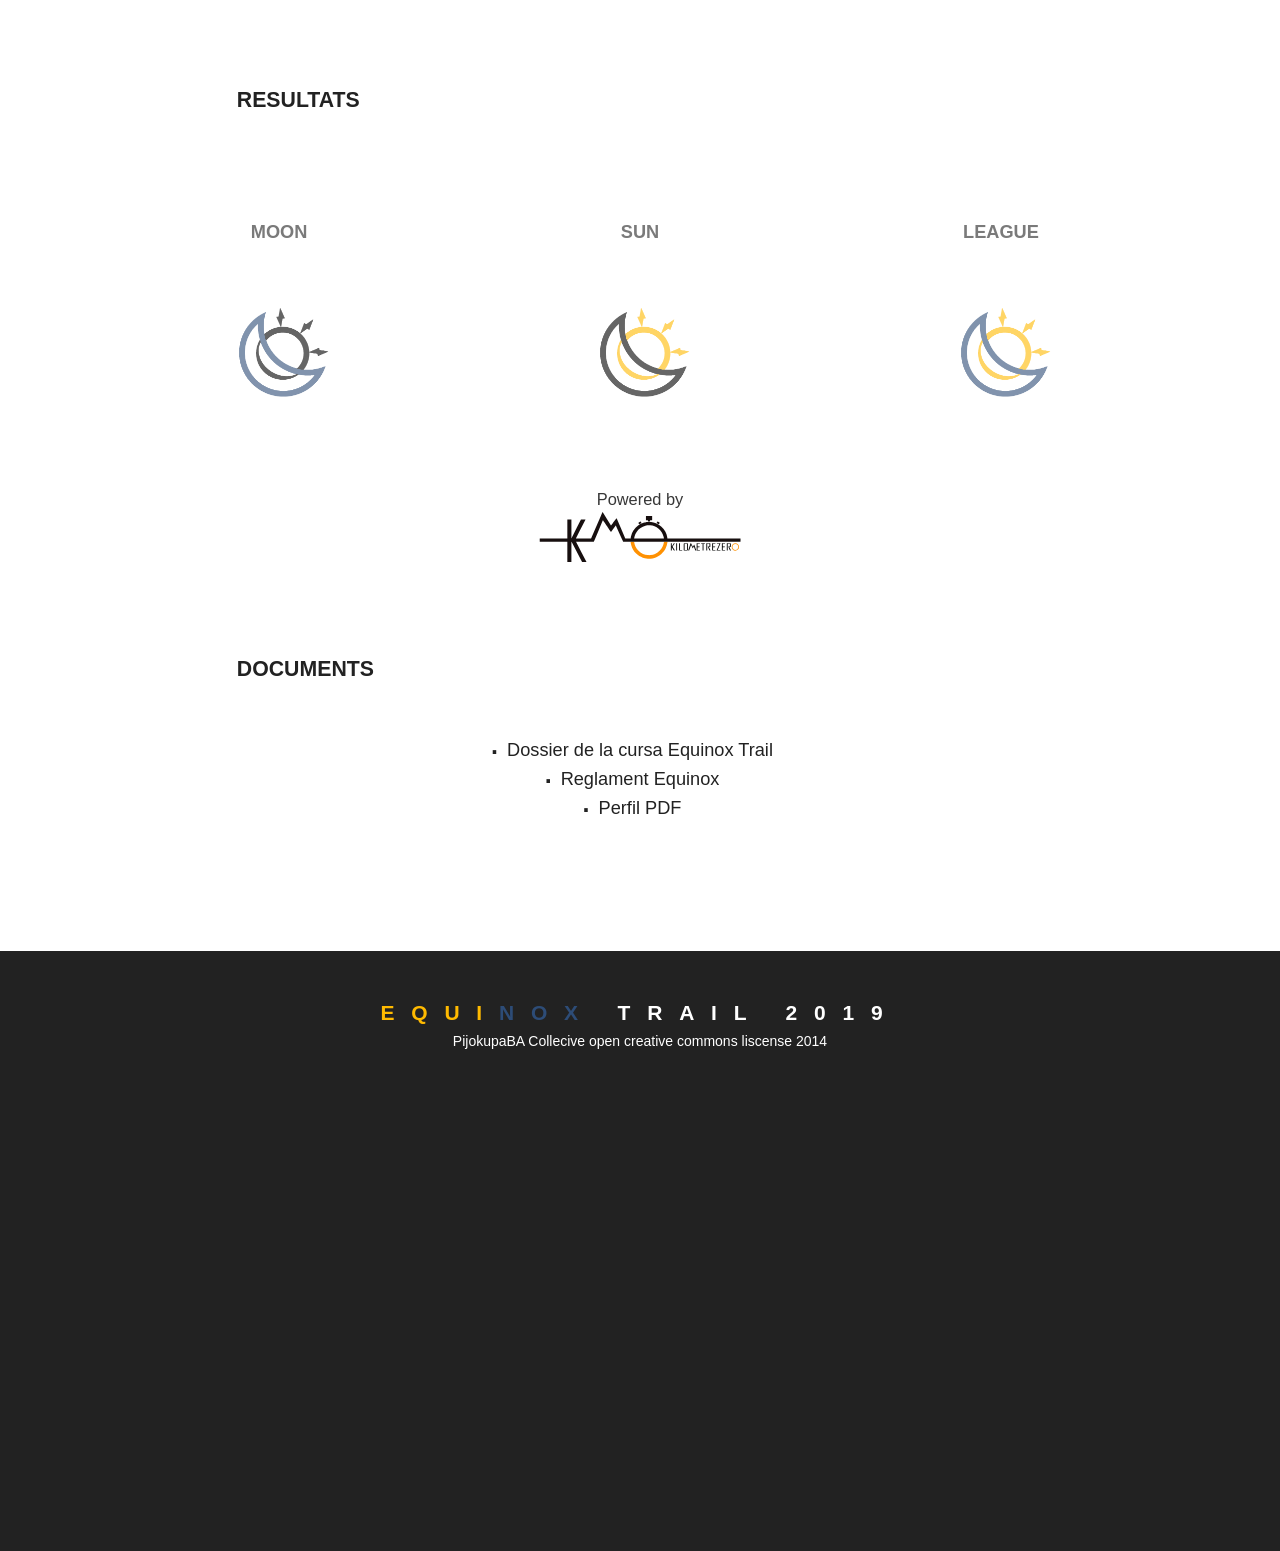
==== commit 93416c84: "cc" ====
--- a/index.html
+++ b/index.html
@@ -237,7 +237,7 @@
   </div>
   <footer>
     <h2><span>EQUI</span><span>NOX</span> TRAIL 2019</h2>
-    <p class="credits">PijokupaBA Collecive open creative commons liscense 2002</p>
+    <p class="credits">PijokupaBA Collecive open creative commons liscense 2014</p>
   </footer>
 
 
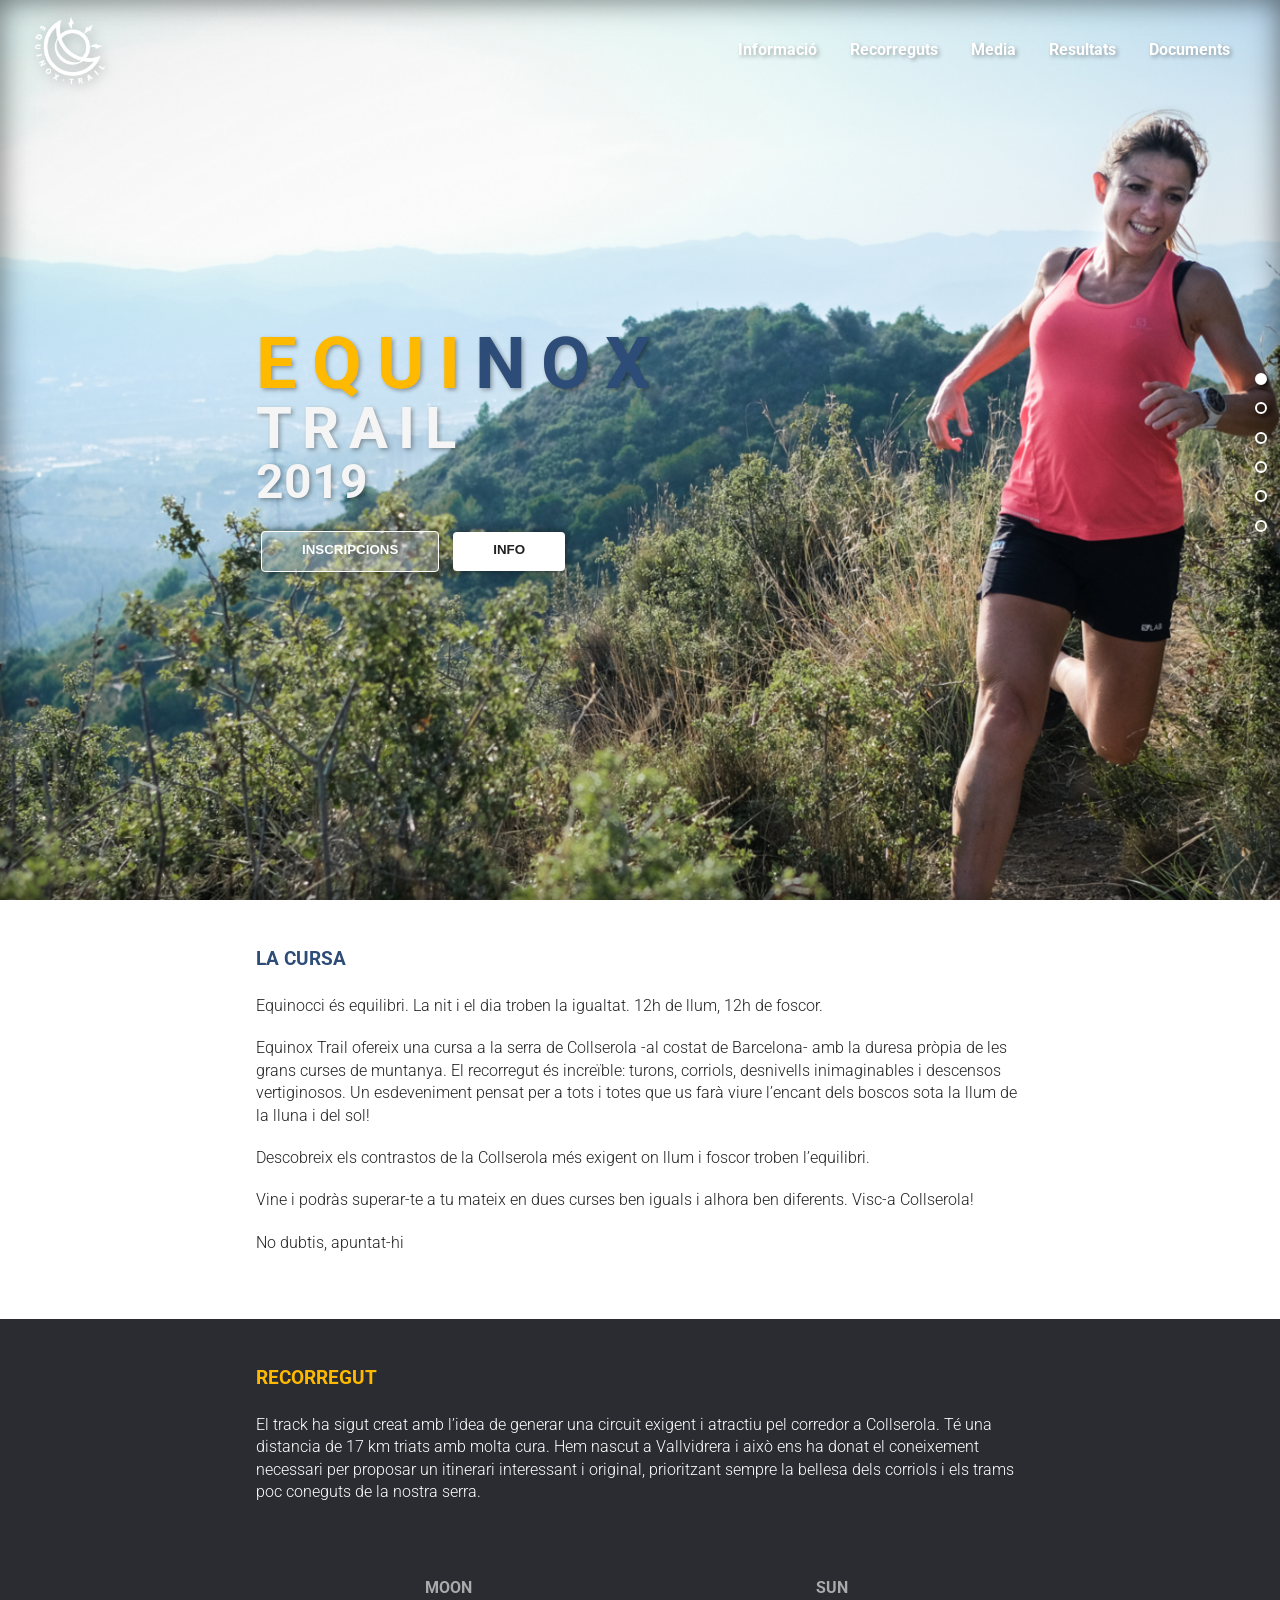
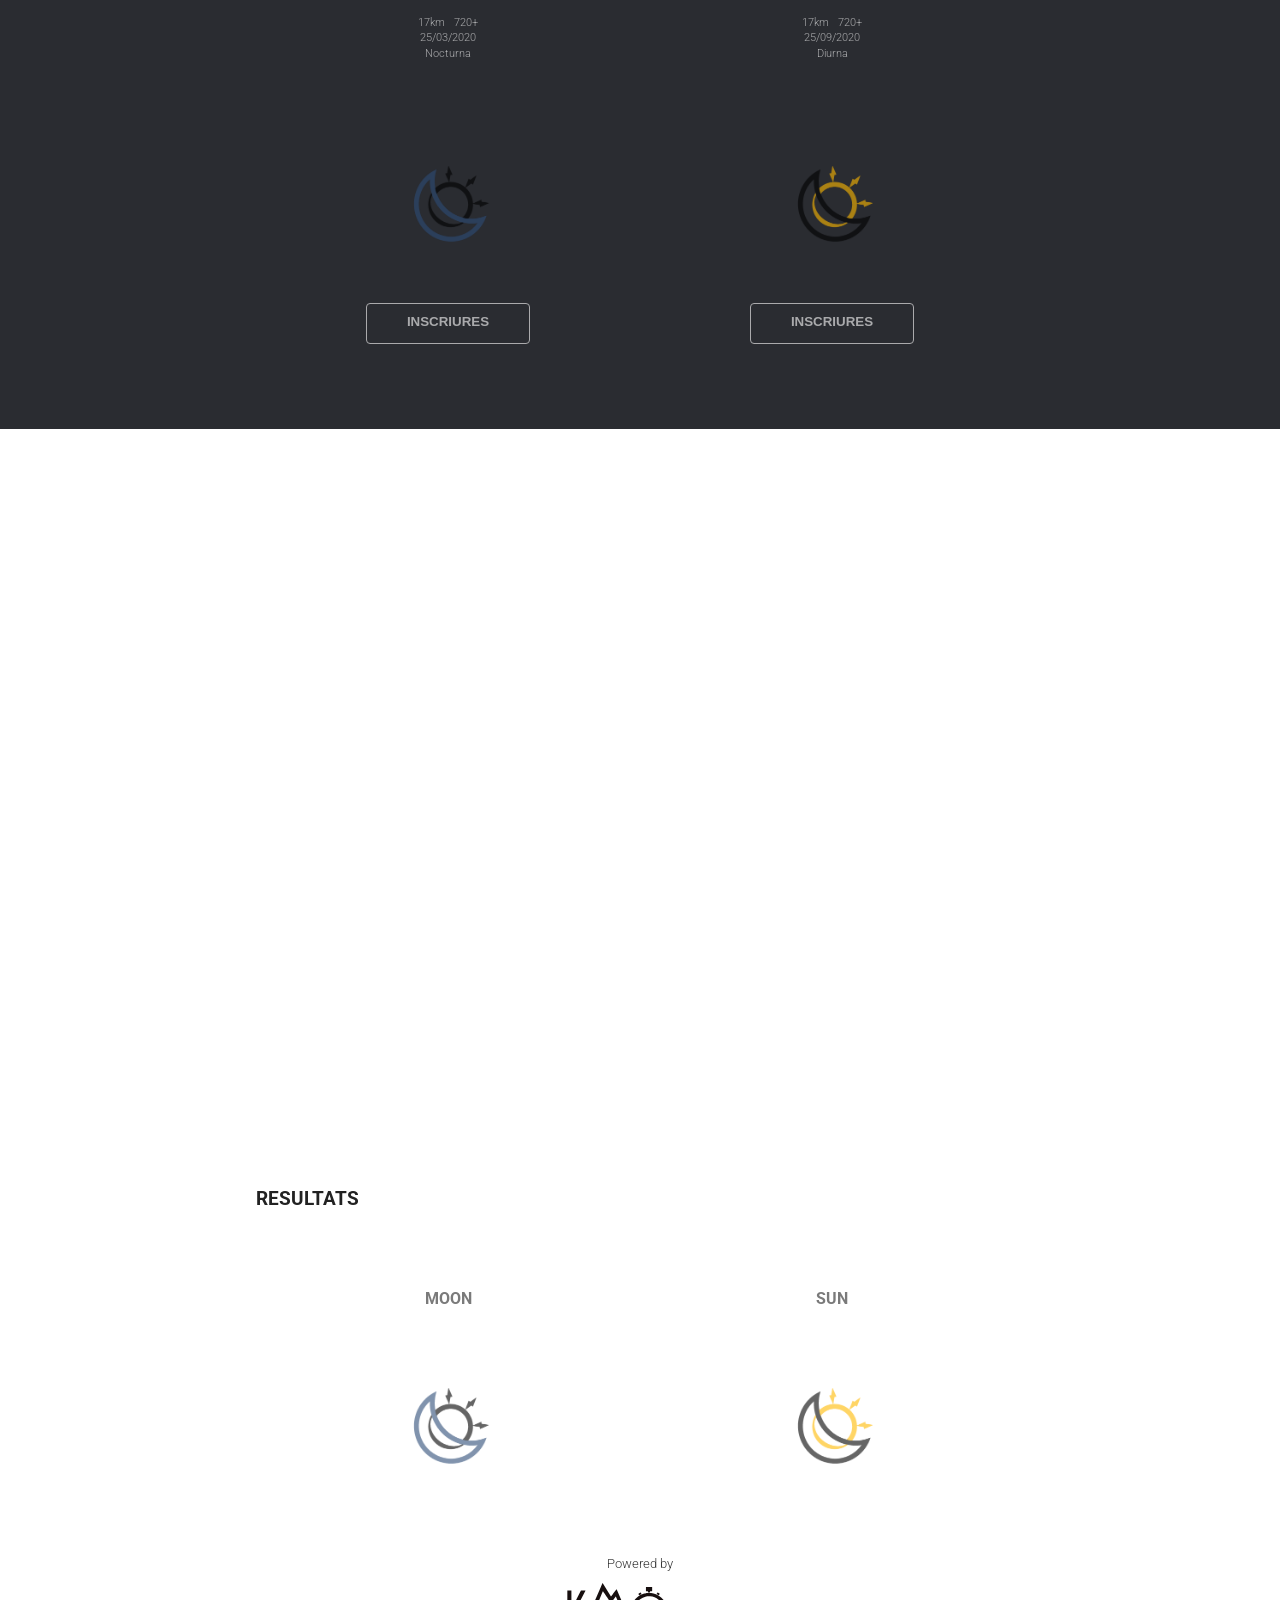
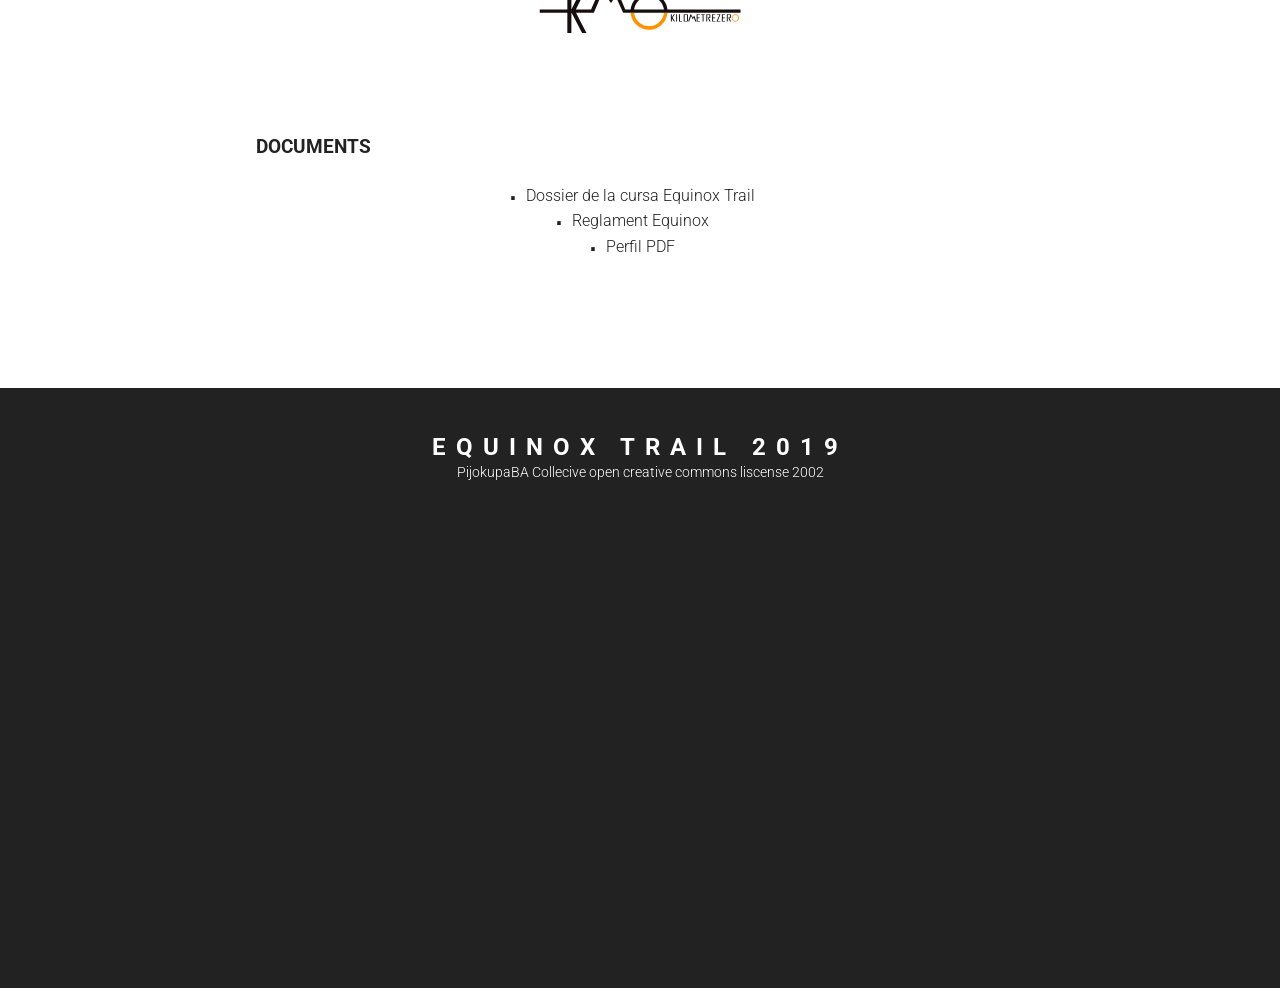
==== commit f101b03c: "lazy loading images; font styles; responsive buttons; shortest text; initial buttons;" ====
--- a/index.html
+++ b/index.html
@@ -13,35 +13,36 @@
     <link rel="stylesheet" type="text/css" media="screen" href="css/sections.css" />
 
     <link rel="shortcut icon" href="img/fav-icon.svg" type="image/svg">
+    <link href="https://fonts.googleapis.com/css?family=Roboto:300,400,500,700&display=swap" rel="stylesheet">
     
 </head>
 <body>
   <header id="header">
     <div class="container">
-      <a href="#inici" title="Ir a la página de inicio"><img src="img/equinox-logo.png" alt="Logo Equinox" class="header__logo floatleft"></a>
-      </div>
-      <nav id=navBurger" class="navmenu-burger floatright">
-        <div class="navmenu-burger__icon"></div>
-        <ul class="header__navmenu-burger">
-          <li class="header__navmenu-burger-item"><a href="#info" title="info" class="scroll-link" data-id="informacio">Informació</a></li>
-          <li class="header__navmenu-burger-item"><a href="#track" title="track" class="scroll-link" data-id="circuits">Recorreguts</a></li>
-          <!-- <li class="header__navmenu-burger-item"><a href="#inscripcions" title="inscripcions" class="scroll-link" data-id="reglament">Inscripcions</a></li> -->
-          <li class="header__navmenu-burger-item"><a href="#media" title="media" class="scroll-link" data-id="home">Media</a></li>
-          <li class="header__navmenu-burger-item"><a href="#resultats" title="resultats" class="scroll-link" data-id="home">Resultats</a></li>
-          <li class="header__navmenu-burger-item"><a href="#documents" title="documents" class="scroll-link" data-id="home">Documents</a></li>
-        </ul>
-      </nav>
-      <nav class="navmenu floatright">
-        <ul class="header__navmenu">
-          <li class="header__navmenu-item"><a href="#info" title="info" class="scroll-link" data-id="informacio">Informació</a></li>
-          <li class="header__navmenu-item"><a href="#track" title="track" class="scroll-link" data-id="circuits">Recorreguts</a></li>
-          <!-- <li class="header__navmenu-item"><a href="#inscripcions" title="inscripcions" class="scroll-link" data-id="reglament">Inscripcions</a></li> -->
-          <li class="header__navmenu-item"><a href="#media" title="media" class="scroll-link" data-id="home">Media</a></li>
-          <li class="header__navmenu-item"><a href="#resultats" title="resultats" class="scroll-link" data-id="home">Resultats</a></li>
-          <li class="header__navmenu-item"><a href="#documents" title="documents" class="scroll-link" data-id="home">Documents</a></li>
-        </ul>
-      </nav>
-    </header>
+      <a href="#inici" title="Ir a la página de inicio"><div alt="Logo Equinox" class="header__logo floatleft"></div></a>
+    </div>
+    <nav id=navBurger" class="navmenu-burger floatright">
+      <div class="navmenu-burger__icon"></div>
+      <ul class="header__navmenu-burger">
+        <li class="header__navmenu-burger-item"><a href="#info" title="info" class="scroll-link" data-id="informacio">Informació</a></li>
+        <li class="header__navmenu-burger-item"><a href="#track" title="track" class="scroll-link" data-id="circuits">Recorreguts</a></li>
+        <!-- <li class="header__navmenu-burger-item"><a href="#inscripcions" title="inscripcions" class="scroll-link" data-id="reglament">Inscripcions</a></li> -->
+        <li class="header__navmenu-burger-item"><a href="#media" title="media" class="scroll-link" data-id="home">Media</a></li>
+        <li class="header__navmenu-burger-item"><a href="#resultats" title="resultats" class="scroll-link" data-id="home">Resultats</a></li>
+        <li class="header__navmenu-burger-item"><a href="#documents" title="documents" class="scroll-link" data-id="home">Documents</a></li>
+      </ul>
+    </nav>
+    <nav class="navmenu floatright">
+      <ul class="header__navmenu">
+        <li class="header__navmenu-item"><a href="#info" title="info" class="scroll-link" data-id="informacio">Informació</a></li>
+        <li class="header__navmenu-item"><a href="#track" title="track" class="scroll-link" data-id="circuits">Recorreguts</a></li>
+        <!-- <li class="header__navmenu-item"><a href="#inscripcions" title="inscripcions" class="scroll-link" data-id="reglament">Inscripcions</a></li> -->
+        <li class="header__navmenu-item"><a href="#media" title="media" class="scroll-link" data-id="home">Media</a></li>
+        <li class="header__navmenu-item"><a href="#resultats" title="resultats" class="scroll-link" data-id="home">Resultats</a></li>
+        <li class="header__navmenu-item"><a href="#documents" title="documents" class="scroll-link" data-id="home">Documents</a></li>
+      </ul>
+    </nav>
+  </header>
 
   <!-- Navegador lateral -->
   <!-- mai estils en linea a l'html, barreges coses i es molt poc escalable -->
@@ -104,22 +105,36 @@
 
 
   <div id="home" class="content">
-    <section class="parallax section right" id="inici">
-      <h1><span>EQUI</span><span>NOX</span> TRAIL 2019</h1>
+    <section class="parallax section" id="inici">
+      <h1>
+        <div>
+          <span>EQUI</span><span>NOX</span>
+        </div>
+        <div>TRAIL</div>
+        <div>2019</div>
+      </h1>
+      <div class="buttons-wrapper">
+        <a target="__blank" href="https://kilometrezero.org/#/inscriptions?lng=ca">
+          <button class="btn inscriptions">INSCRIPCIONS</button>
+        </a>
+        <a href="#info">
+          <button class="btn btn--secondary info">INFO</button>
+        </a>
+      </div>
     </section>
     <section class="section" id="info">
-        <!-- <h3>INFORMACIÓ</h3> -->
+        <h3>LA CURSA</h3>
         <p>Equinocci és equilibri. La nit i el dia troben la igualtat. 12h de llum, 12h de foscor.</p>
         <p>Equinox Trail ofereix una cursa a la serra de Collserola -al costat de Barcelona-  amb la duresa pròpia de les grans curses de muntanya. El recorregut és increïble: turons, corriols, desnivells inimaginables i descensos vertiginosos. Un esdeveniment pensat per a tots i totes que us farà viure l’encant dels boscos sota la llum de la lluna i del sol!</p>
         <p>Descobreix els contrastos de la Collserola més exigent on llum i foscor troben l’equilibri.</p>
         <p>Vine i podràs superar-te a tu mateix en dues curses ben iguals i alhora ben diferents. Visc-a Collserola!</p>
         <p>No dubtis, apuntat-hi</p>
-        <h3>ECO-nox</h3>
+        <!-- <h3>ECO-nox</h3>
         <p>Aquest esdeveniment ha sigut creat amb uns ideals concrets i específics els quals des de l’organització volem impulsar. Volem remarcar la sostenibilitat,  el respecte pel medi, la reducció de residus, emissions 0, d’entre altres.</p>
         <p>Es per això que durant la jornada trobarem la fira Eco. Una fira on les marques, empreses i associacions col·laboradores exposaran el seu producte o informaran i conscienciaran a tothom per a un futur millor.</p>
         <p>Per una banda l’organització oferirà un espai  gratuït a les empreses que exposin un producte de proximitat o generat amb respecte pel medi.</p>
         <p>Per altre banda també s'oferirà una zona per a informar a tothom dels canvis que hem de fer per aconseguir un mon millor. Reduir emissions, reduir residus.</p>
-        <p>L’esdeveniment participarà en el concurs Petjadaverda. Posant el focus a contribuir en tot el que fa referència a la sostenibilitat de l’entorn.</p>
+        <p>L’esdeveniment participarà en el concurs Petjadaverda. Posant el focus a contribuir en tot el que fa referència a la sostenibilitat de l’entorn.</p> -->
       </section>
     <section class="section" id="track">
       <h3>RECORREGUT</h3>
@@ -135,7 +150,7 @@
                 <p>Nocturna</p>
               </div>
               <div class="track__box-footer">
-                <button class="btn btn--secondary" data-url="https://kilometrezero.org/#/inscriptions?lng=ca" onclick="navToInscription()">Inscriures</button>
+                <button class="btn btn--secondary inscriptions" data-url="https://kilometrezero.org/#/inscriptions?lng=ca" onclick="navToInscription()">Inscriures</button>
               </div>
             </div>
           </a>
@@ -150,12 +165,12 @@
                 <p>Diurna</p>
               </div>
               <div class="track__box-footer">
-                <button class="btn btn--secondary" data-url="https://kilometrezero.org/#/inscriptions?lng=ca" onclick="navToInscription()">Inscriures</button>
-              </div>
-            </div>
-          </a>
-        </div>
-        <div class="track__button-wrapper league">
+                <button class="btn btn--secondary inscriptions" data-url="https://kilometrezero.org/#/inscriptions?lng=ca" onclick="navToInscription()">Inscriures</button>
+              </div>
+            </div>
+          </a>
+        </div>
+        <!-- <div class="track__button-wrapper league">
           <a class="track__info-btn" href="league.html">
             <div class="track__box">
               <h4 class="track__box-title">league</h4>
@@ -169,7 +184,7 @@
               </div>
             </div>
           </a>
-        </div>
+        </div> -->
       </div>
     </section>
     <!-- <section class="section" id="inscripcions">
@@ -210,14 +225,14 @@
             </div>
           </a>
         </div>
-        <div class="results__button-wrapper league">
+        <!-- <div class="results__button-wrapper league">
           <a class="results__info-btn" target="_blank" href="https://kilometrezero.org/#results">
             <div class="results__box">
               <h4 class="results__box-title">league</h4>
               <div class="results__box-body"></div>
             </div>
           </a>
-        </div>
+        </div> -->
       </div>
       <div class="results__bottom">
         <div class="results__bottom-wrapper">
@@ -236,8 +251,15 @@
     </section>
   </div>
   <footer>
-    <h2><span>EQUI</span><span>NOX</span> TRAIL 2019</h2>
-    <p class="credits">PijokupaBA Collecive open creative commons liscense 2014</p>
+    <h2>
+      EQUINOX TRAIL 2019
+      <!-- <div>
+          <span>EQUI</span><span>NOX</span>
+      </div>
+      <span>TRAIL</span>
+      <span>2019</span> -->
+    </h2>
+    <p class="credits">PijokupaBA Collecive open creative commons liscense 2002</p>
   </footer>
 
 
--- a/css/layout.css
+++ b/css/layout.css
@@ -1,4 +1,4 @@
-@import url('https://fonts.googleapis.com/css?family=Lato:400,700');
+/* @import url('https://fonts.googleapis.com/css?family=Lato:400,700');
 @import url('https://fonts.googleapis.com/css?family=Merriweather:700');
 
 @font-face {
@@ -6,7 +6,7 @@
   font-style: normal;
   font-weight: normal;
   src: local('Myriad Pro Bold'), url('MYRIADPRO-BOLD.woff') format('woff');
-}
+} */
 
 :root {
   --sun-color: #ffba00;
@@ -18,12 +18,12 @@
 }
 
 body {
-  font: 400 14px/1.6 'Myriad Pro Bold', sans-serif;
+  font: 300 14px/1.6 'Roboto', sans-serif;
 }
 
 @media (orientation: portrait) {
   body {
-    font: 400 12px/1.6 'Myriad Pro Bold', sans-serif;
+    font: 300 12px/1.6 'Roboto', sans-serif;
   }
 }
 
@@ -52,11 +52,29 @@
 .header__logo {
   margin-left: 20px;
   height: 70px;
+  width: 70px;
+  background-position: center;
+  background-repeat: no-repeat;
+  background-size: contain;
+  background-image: url(../img/equinox-logo--white.png);
+  filter: drop-shadow(2px 4px 6px #00000044)
 }
 
 .opaque {
   background-color: white;
   box-shadow: 2px 0px 10px #00000055;
+  border-bottom: 3px solid var(--moon-color);
+}
+
+.opaque .header__logo {
+  background-image: url(../img/equinox-logo.png);
+  filter: none;
+}
+
+.sun .opaque .header__logo,
+.moon .opaque .header__logo {
+  background-image: url(../img/equinox-logo--white.png);
+  filter: none;
 }
 
 @media screen and (max-width: 600px) {
@@ -73,24 +91,42 @@
   height: 600px;
   position: relative;
   width: 100%;
-  background-color: #222222;
+  background-color: #222222; /* #818288; */
   padding: 5vh 15vw;
+  color: var(--primary-color);
 }
 
 footer p, footer h2 {
   text-align: center;
-  color: var(--primary-color);
 }
 
 footer h2 {
-  letter-spacing: 0.8em;
+  line-height: 1.2;
+  font-size: 1.5rem;
+  letter-spacing: 10px;
 }
 
-footer h2 span {
+footer h2 div {
+  font-size: 1.5em;
+  font-weight: bold;
+  display: inline;
+}
+
+footer h2 > span:nth-child(2) {
+  letter-spacing: 10px;
+  font-size: 1.5em;
+}
+
+footer h2 > span:nth-child(3) {
+  letter-spacing: 5px;
+  display: block;
+}
+
+footer h2 div span {
   color: var(--sun-color);
 }
 
-footer h2 span:last-child {
+footer h2 div span:last-child {
   color: var(--moon-color);
 }
 
@@ -116,16 +152,29 @@
   font-weight: normal;
 }
 
+button.btn.inscriptions {
+  color: var(--primary-color);
+  border: 1px solid;
+  background-color: #fff0;
+}
+
+button.btn.inscriptions:hover {
+  border: 1px solid #fff0;
+  color: var(--font-color);
+  background-color: var(--primary-color); 
+}
+
 @media (orientation: portrait) {
   .btn {
-      font-size: 0.6em;
-      padding: 0.5em 1.5em 0.6em;
+      font-size: 0.7rem;
+      padding: 0.8em 2em 0.95em;
   }
 }
 
 @media (max-width: 600px) {
   .btn {
-      font-size: 0.45em;
-      padding: 0.4em 1em 0.5em;
+      font-size: 0.45rem;
+      padding: 0.6em 1.5em 0.7em;
+      border-radius: 2px;
   }
 }
--- a/css/navmenu.css
+++ b/css/navmenu.css
@@ -9,6 +9,7 @@
     width: 70px;
     position: relative;
     margin: 0px 10px;
+    cursor: pointer;
 }
 
 @media (max-width: 600px) {
@@ -30,7 +31,7 @@
 }
 
 .opaque .navmenu-burger__icon {
-    background-image: url(../img/burger-icon--blue.svg);
+    background-image: url(../img/burger-icon--gray.svg);
 }
 
 .navmenu-burger.open .navmenu-burger__icon {
@@ -87,14 +88,28 @@
     }
 }
 
+.header__navmenu-burger-item,
+.header__navmenu-item {
+    line-height: 50px;
+    font-size: 1rem;
+    padding: 10px 15px;
+}
+
+.header__navmenu-burger-item:hover > a,
+.opaque .header__navmenu-burger-item:hover > a,
+.header__navmenu-item:hover > a,
+.opaque .header__navmenu-item:hover > a {
+    color: var(--sun-color);
+}
+
 .header__navmenu-burger-item {
-    padding: 0px;
     height: 0px;
     line-height: 0px;
     font-size: 0px;
     transition: height 0.5s, line-height 0.5s, font-size 0.5s;
     width: 150px;
     text-align: right;
+    padding-right: 0px;
 }
 
 .header__navmenu-burger-item:not(:first-child) {
@@ -103,20 +118,23 @@
 
 .navmenu-burger.open .header__navmenu-burger-item {
     height: 40px;
-    line-height: 40px;
+    line-height: 1;
     font-size: 1rem;
 }
 
-.header__navmenu-burger-item,
-.header__navmenu-item {
-    line-height: 50px;
-    font-size: 1rem;
-    padding: 10px 15px;
+.header__navmenu-burger-item a {
+    color: var(--font-color);
+    display: block;
 }
 
-.header__navmenu-burger-item a,
 .header__navmenu-item a {
-    color: var(--moon-color);
+    color: var(--primary-color);
+    font-weight: bold;
+}
+
+.opaque .header__navmenu-item a {
+    color: var(--font-color);
+    font-weight: 400;
 }
 
 .scroll-link:hover {
--- a/css/sections.css
+++ b/css/sections.css
@@ -6,7 +6,7 @@
     background-repeat: no-repeat;
     background-size: cover;
     height: 100%;
-    font-size: 1.3em;
+    font-size: 1rem;
     color: var(--font-color);
 }
 
@@ -16,18 +16,18 @@
 .section h1,
 .section ul,
 .section ol {
-    margin-left: 15%;
-    margin-right: 15%;
+    margin-left: 15vw;
+    margin-right: 15vw;
 }
 
 .section h3 {
-    margin-bottom: 50px;
+    margin-bottom: 20px;
 }
 
 .section p {
-    line-height: 1.5em;
     margin-top: 20px;
     margin-bottom: 20px;
+    line-height: 1.4;
 }
 
 @media (max-width: 600px) {
@@ -41,13 +41,14 @@
     .section h1,
     .section ul,
     .section ol {
-        margin-left: 10%;
-        margin-right: 10%;
-    }
-
-    .section h3 {
+        margin-left: 10vw;
+        margin-right: 10vw;
+        font-size: .9rem;
+    }
+
+    /* .section h3 {
         margin-bottom: 20px;
-    }
+    } */
 }
 
 .parallax {
@@ -64,53 +65,111 @@
 }
 
 #inici {
-    background-image: url("../img/jumbotron-1.jpg");
-    height: 750px;
-    max-height: 90vh;
+    background-image: url("../img/jumbotron-1--lazy.jpg");
+    /* height: 750px; */
+    height: 100vh;
     box-shadow: 0px 0px 30px inset #00000088;
     display: flex;
     justify-content: center;
-    align-items: center;
+    align-items: flex-start;
+    flex-direction: column;
+}
+
+.loaded #inici {
+    background-image: url("../img/jumbotron-1.jpg");
 }
 
 #inici h1 {
-    text-align: center;
-    line-height: 1.5em;
+    text-align: left; /* center; */
+    line-height: 1;
     color: whitesmoke;
     text-shadow: 2px 2px 4px #00000055;
-    font-size: 3em;
-    letter-spacing: .7em;
-    font-weight: bolder;
+    /* letter-spacing: .7em; */
+    font-weight: bold;
+    font-size: 3rem;
+}
+
+#inici h1 div:nth-child(1) {
+    letter-spacing: 15px;
+    font-size: 1.5em;
+}
+
+#inici h1 div:nth-child(2) {
+    letter-spacing: 10px;
+    font-size: 1.2em;
+}
+
+#inici h1 div:nth-child(3) {
+    font-size: 1em;
+}
+
+#inici h1 span {
+    color: var(--sun-color);
+}
+
+#inici h1 span:nth-child(2) {
+    color: var(--moon-color);
+}
+
+#inici .buttons-wrapper {
+    margin-left: 15vw;
+    margin-top: 25px;
+}
+
+@media screen and (max-width: 600px) {
+    #inici .buttons-wrapper {
+        margin-left: 10vw;
+        margin-top: 5px;
+    }
+}
+
+#inici .btn {
+    box-shadow: 0px 0px 10px #00000088;
+    margin: 0px 5px;
+}
+
+#inici .btn a {
+    text-decoration: none;
+    font-weight: normal;
+}
+
+#inici .btn.inscriptions {
+    background-color: #fff4;
+}
+
+#inici .btn.inscriptions:hover {
+    background-color: var(--primary-color);
+}
+
+#inici .btn.inscriptions a {
+    color: var(--primary-color);
+}
+
+#inici .btn.info a {
+    color: var(--font-color);
+    font-weight: 600;
 }
 
 @media (orientation: portrait) {
     #inici h1 {
-        font-size: 2.5em;
+        font-size: 2.5rem;
     }
 }
 
 @media (max-width: 600px) {
     #inici h1 {
-        font-size: 2em;
-    }
-}
-
-#inici h1 span {
-    color: var(--sun-color);
-}
-
-#inici h1 span:last-child {
+        font-size: 1.5rem;
+    }
+}
+
+/* #info {
+    border-top: 7px solid;
+} */
+
+#info h3 {
     color: var(--moon-color);
-}
-
-#info {
-    border-top: 7px solid;
-    color: var(--moon-color);
-}
-
-#info h3 {
-    margin-top: 50px;
-    margin-bottom: 20px;
+    /* margin-top: 50px; */
+    /* margin-bottom: 20px; */
 }
 
 #track {
@@ -133,6 +192,10 @@
 
 #media {
     color: var(--primary-color);
+    background-image: url(../img/jumbotron-2--lazy.jpg);
+}
+
+.loaded #media {
     background-image: url(../img/jumbotron-2.jpg);
 }
 
@@ -140,6 +203,13 @@
     width: 100%;
     display: flex;
     justify-content: center;
+    margin: 50px 0px;
+}
+
+@media screen and (max-width: 600px) {
+    #media .media__iframe-wrapper {
+        margin: 20px 0px;
+    }
 }
 
 #media p {
@@ -155,8 +225,12 @@
 }
 
 #resultats {
+    background-image: url(../img/jumbotron-3--lazy.jpg);
+    color: var(--font-color);
+}
+
+.loaded #resultats {
     background-image: url(../img/jumbotron-3.jpg);
-    color: var(--font-color);
 }
 
 #resultats .results__bottom {
@@ -172,7 +246,7 @@
 
 #resultats .results__bottom-wrapper p {
     margin: 0;
-    font-size: 0.9em;
+    font-size: 0.8rem;
     opacity: .9;
 }
 
@@ -183,6 +257,7 @@
     background-image: url(../img/km0__logo--long--black.svg);
     width: 100%;
     height: 50px;
+    margin: 10px 0px;
 }
 
 @media screen and (max-width: 600px) {
@@ -233,27 +308,20 @@
     flex-direction: row;
     -webkit-box-direction: normal;
     -webkit-box-orient: horizontal;
-    padding: 0px 3%;
+    margin: 0px 15vw;
 }
 
 @media (orientation: portrait) {
     .results__curses,
     .track__curses {
-        padding: 0px;
-    }   
-}
-
-@media (max-width: 600px) {
-    .results__curses,
-    .track__curses {
-        padding: 0px;
+        margin: 0px 10vw;
     }   
 }
 
 .results__button-wrapper,
 .track__button-wrapper {
     flex: 1;
-    padding: 30px 5% 0px;
+    padding: 30px 10% 0px;
 }
 
 .results__button-wrapper {
@@ -261,10 +329,10 @@
 }
 
 .track__button-wrapper {
-    height: 520px;
-}
-
-@media (orientation: portrait) {
+    height: 460px;
+}
+
+@media screen and (orientation: portrait) {
     .results__button-wrapper {
         height: 200px;
     }
@@ -274,7 +342,18 @@
     }
 }
 
-@media (max-width: 600px) {
+@media screen and (max-width: 950px) {
+    .results__button-wrapper {
+        height: 200px;
+    }
+
+    .track__button-wrapper {
+        height: 350px;
+        padding: 30px 5% 0px;
+    }
+}
+
+@media screen and (max-width: 600px) {
     .track__button-wrapper,
     .results__button-wrapper {
         padding: 30px 3% 0px;
@@ -289,7 +368,7 @@
 .track__info-btn {
     height: 100%;
     width: 100%;
-    padding: 20px 8px 40px;
+    padding: 20px 15px 40px;
     border: 1px solid;
     border-color: var(--secondary-color);
     border-radius: 5px;
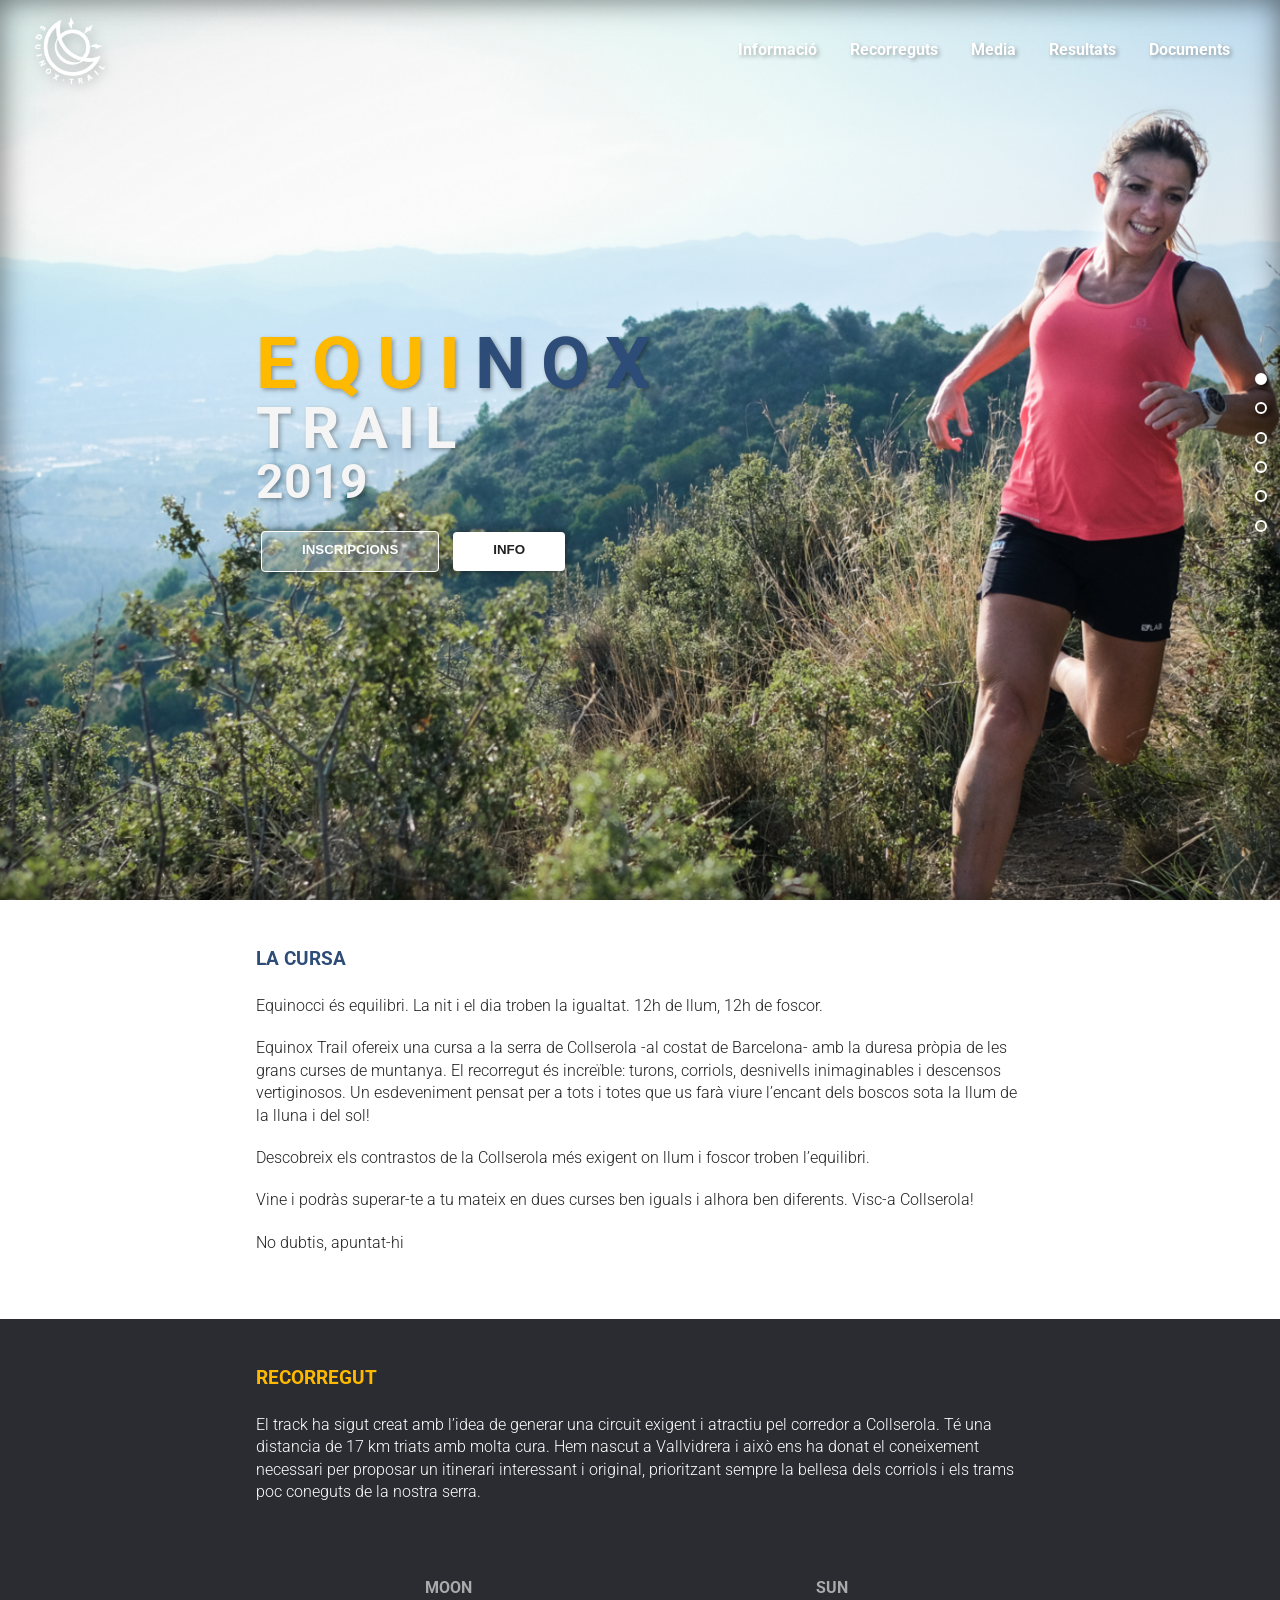
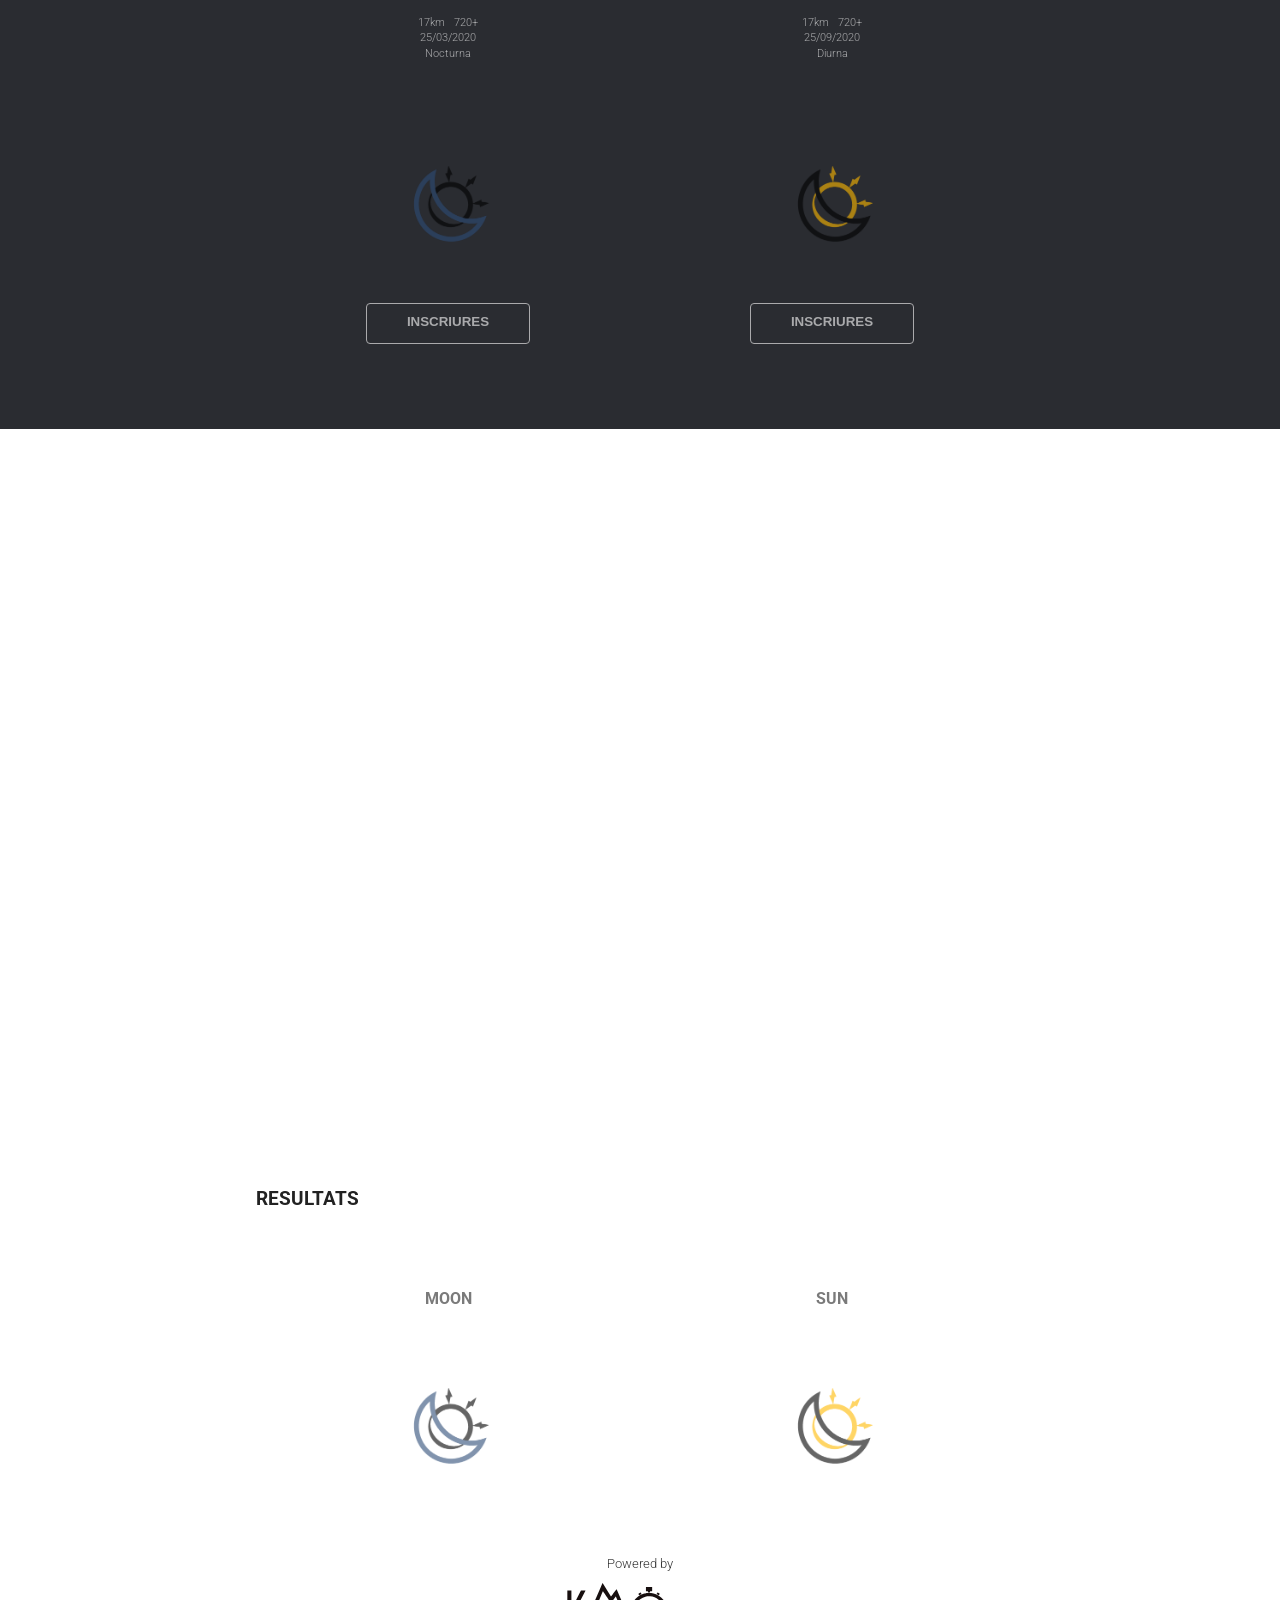
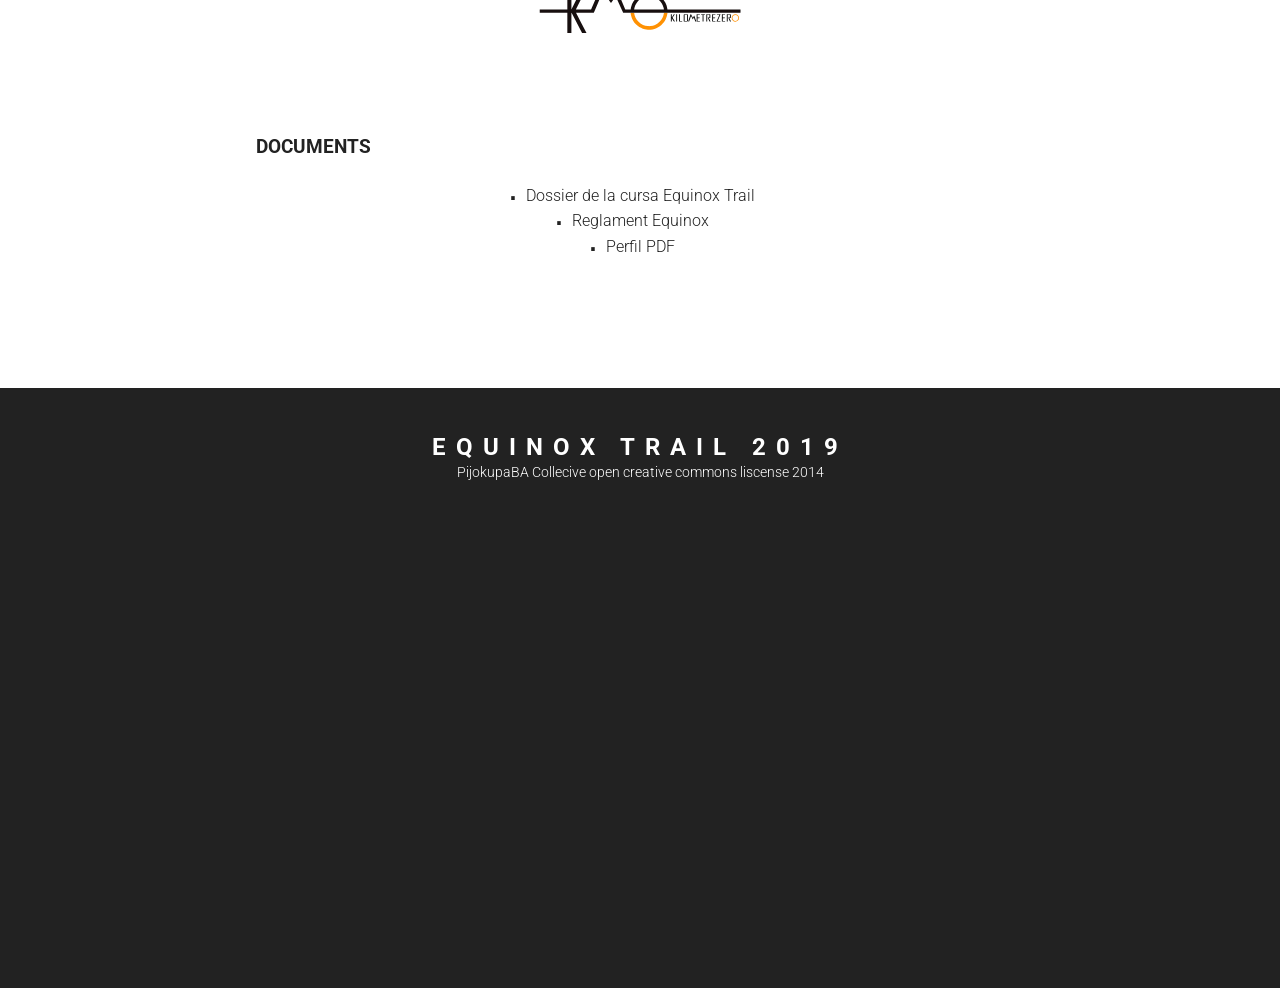
==== commit 5bfd5818: "resolve merge conflicts" ====
--- a/index.html
+++ b/index.html
@@ -259,7 +259,7 @@
       <span>TRAIL</span>
       <span>2019</span> -->
     </h2>
-    <p class="credits">PijokupaBA Collecive open creative commons liscense 2002</p>
+    <p class="credits">PijokupaBA Collecive open creative commons liscense 2014</p>
   </footer>
 
 
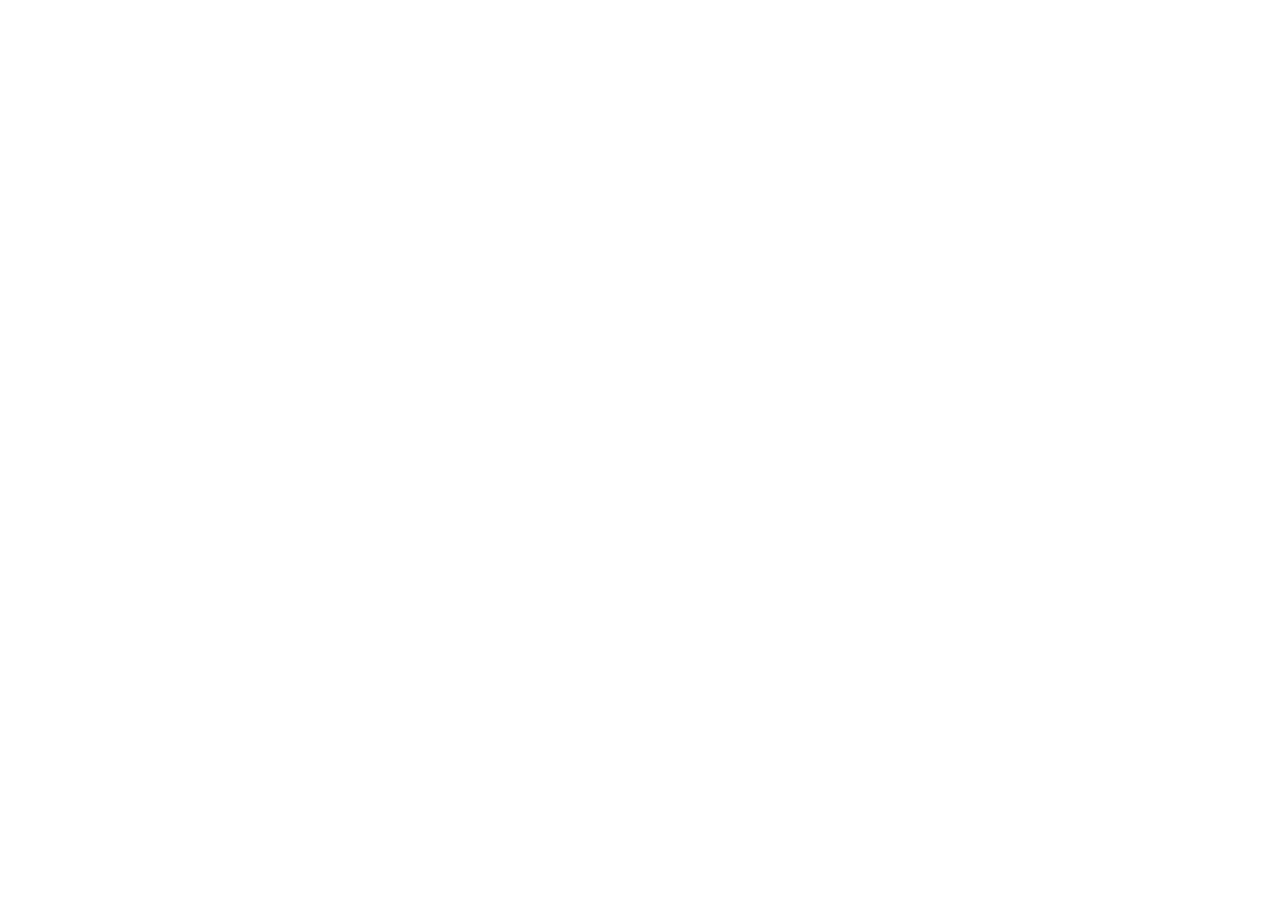
==== commit 599f9abd: "Deploy to etsav webpage" ====
--- a/index.html
+++ b/index.html
@@ -1,272 +1 @@
-<!DOCTYPE html>
-<html lang="es">
-<head>
-    <meta charset="utf-8" />
-    <meta http-equiv="X-UA-Compatible" content="IE=edge">
-    <title>Equinox Trail</title>
-    <meta name="viewport" content="width=device-width, initial-scale=1.0">
-
-    <link rel="stylesheet" type="text/css" media="screen" href="css/reset.css" />
-    <link rel="stylesheet" type="text/css" media="screen" href="css/layout.css" />
-    <link rel="stylesheet" type="text/css" media="screen" href="css/navmenu.css" />
-    <link rel="stylesheet" type="text/css" media="screen" href="css/navlateral.css" />
-    <link rel="stylesheet" type="text/css" media="screen" href="css/sections.css" />
-
-    <link rel="shortcut icon" href="img/fav-icon.svg" type="image/svg">
-    <link href="https://fonts.googleapis.com/css?family=Roboto:300,400,500,700&display=swap" rel="stylesheet">
-    
-</head>
-<body>
-  <header id="header">
-    <div class="container">
-      <a href="#inici" title="Ir a la página de inicio"><div alt="Logo Equinox" class="header__logo floatleft"></div></a>
-    </div>
-    <nav id=navBurger" class="navmenu-burger floatright">
-      <div class="navmenu-burger__icon"></div>
-      <ul class="header__navmenu-burger">
-        <li class="header__navmenu-burger-item"><a href="#info" title="info" class="scroll-link" data-id="informacio">Informació</a></li>
-        <li class="header__navmenu-burger-item"><a href="#track" title="track" class="scroll-link" data-id="circuits">Recorreguts</a></li>
-        <!-- <li class="header__navmenu-burger-item"><a href="#inscripcions" title="inscripcions" class="scroll-link" data-id="reglament">Inscripcions</a></li> -->
-        <li class="header__navmenu-burger-item"><a href="#media" title="media" class="scroll-link" data-id="home">Media</a></li>
-        <li class="header__navmenu-burger-item"><a href="#resultats" title="resultats" class="scroll-link" data-id="home">Resultats</a></li>
-        <li class="header__navmenu-burger-item"><a href="#documents" title="documents" class="scroll-link" data-id="home">Documents</a></li>
-      </ul>
-    </nav>
-    <nav class="navmenu floatright">
-      <ul class="header__navmenu">
-        <li class="header__navmenu-item"><a href="#info" title="info" class="scroll-link" data-id="informacio">Informació</a></li>
-        <li class="header__navmenu-item"><a href="#track" title="track" class="scroll-link" data-id="circuits">Recorreguts</a></li>
-        <!-- <li class="header__navmenu-item"><a href="#inscripcions" title="inscripcions" class="scroll-link" data-id="reglament">Inscripcions</a></li> -->
-        <li class="header__navmenu-item"><a href="#media" title="media" class="scroll-link" data-id="home">Media</a></li>
-        <li class="header__navmenu-item"><a href="#resultats" title="resultats" class="scroll-link" data-id="home">Resultats</a></li>
-        <li class="header__navmenu-item"><a href="#documents" title="documents" class="scroll-link" data-id="home">Documents</a></li>
-      </ul>
-    </nav>
-  </header>
-
-  <!-- Navegador lateral -->
-  <!-- mai estils en linea a l'html, barreges coses i es molt poc escalable -->
-  <!-- style="z-index: 50; width: 33px; height: 100px; min-width: 12px; min-height: 48px;" -->
-  <nav class="navegador" id="navlateral">
-    <ul class="style_navlateral">
-      <li class="style_navlateral_item">
-        <a class="style_navlateral_link" href="#inici">
-          <svg width="12" heigh="12" viewbox="0 0 24 24" class="style_navlateral_symbol">
-            <circle cx="12" cy="12" r="10"></circle>
-          </svg>
-        </a>
-      </li>
-      <li class="style_navlateral_item">
-          <a class="style_navlateral_link" href="#info">
-            <svg width="12" heigh="12" viewbox="0 0 24 24" class="style_navlateral_symbol">
-              <circle cx="12" cy="12" r="10"></circle>
-            </svg>
-          </a>
-      </li>
-      <li class="style_navlateral_item">
-          <a class="style_navlateral_link" href="#track">
-            <svg width="12" heigh="12" viewbox="0 0 24 24" class="style_navlateral_symbol">
-              <circle cx="12" cy="12" r="10"></circle>
-            </svg>
-          </a>
-      </li>
-      <!-- <li class="style_navlateral_item">
-            <a class="style_navlateral_link" href="#inscripcions">
-              <svg width="12" heigh="12" viewbox="0 0 24 24" class="style_navlateral_symbol">
-                <circle cx="12" cy="12" r="10"></circle>
-              </svg>
-            </a>
-      </li> -->
-      <li class="style_navlateral_item">
-          <a class="style_navlateral_link" href="#media">
-            <svg width="12" heigh="12" viewbox="0 0 24 24" class="style_navlateral_symbol">
-              <circle cx="12" cy="12" r="10"></circle>
-            </svg>
-          </a>
-      </li>
-      <li class="style_navlateral_item">
-        <a class="style_navlateral_link" href="#resultats">
-          <svg width="12" heigh="12" viewbox="0 0 24 24" class="style_navlateral_symbol">
-            <circle cx="12" cy="12" r="10"></circle>
-          </svg>
-        </a>
-      </li>
-      <li class="style_navlateral_item">
-      <a class="style_navlateral_link" href="#documents">
-        <svg width="12" heigh="12" viewbox="0 0 24 24" class="style_navlateral_symbol">
-          <circle cx="12" cy="12" r="10"></circle>
-        </svg>
-      </a>
-      </li>
-    </ul>
-  </nav>
-
-
-
-
-  <div id="home" class="content">
-    <section class="parallax section" id="inici">
-      <h1>
-        <div>
-          <span>EQUI</span><span>NOX</span>
-        </div>
-        <div>TRAIL</div>
-        <div>2019</div>
-      </h1>
-      <div class="buttons-wrapper">
-        <a target="__blank" href="https://kilometrezero.org/#/inscriptions?lng=ca">
-          <button class="btn inscriptions">INSCRIPCIONS</button>
-        </a>
-        <a href="#info">
-          <button class="btn btn--secondary info">INFO</button>
-        </a>
-      </div>
-    </section>
-    <section class="section" id="info">
-        <h3>LA CURSA</h3>
-        <p>Equinocci és equilibri. La nit i el dia troben la igualtat. 12h de llum, 12h de foscor.</p>
-        <p>Equinox Trail ofereix una cursa a la serra de Collserola -al costat de Barcelona-  amb la duresa pròpia de les grans curses de muntanya. El recorregut és increïble: turons, corriols, desnivells inimaginables i descensos vertiginosos. Un esdeveniment pensat per a tots i totes que us farà viure l’encant dels boscos sota la llum de la lluna i del sol!</p>
-        <p>Descobreix els contrastos de la Collserola més exigent on llum i foscor troben l’equilibri.</p>
-        <p>Vine i podràs superar-te a tu mateix en dues curses ben iguals i alhora ben diferents. Visc-a Collserola!</p>
-        <p>No dubtis, apuntat-hi</p>
-        <!-- <h3>ECO-nox</h3>
-        <p>Aquest esdeveniment ha sigut creat amb uns ideals concrets i específics els quals des de l’organització volem impulsar. Volem remarcar la sostenibilitat,  el respecte pel medi, la reducció de residus, emissions 0, d’entre altres.</p>
-        <p>Es per això que durant la jornada trobarem la fira Eco. Una fira on les marques, empreses i associacions col·laboradores exposaran el seu producte o informaran i conscienciaran a tothom per a un futur millor.</p>
-        <p>Per una banda l’organització oferirà un espai  gratuït a les empreses que exposin un producte de proximitat o generat amb respecte pel medi.</p>
-        <p>Per altre banda també s'oferirà una zona per a informar a tothom dels canvis que hem de fer per aconseguir un mon millor. Reduir emissions, reduir residus.</p>
-        <p>L’esdeveniment participarà en el concurs Petjadaverda. Posant el focus a contribuir en tot el que fa referència a la sostenibilitat de l’entorn.</p> -->
-      </section>
-    <section class="section" id="track">
-      <h3>RECORREGUT</h3>
-      <p>El track ha sigut creat amb l’idea de generar una circuit exigent i atractiu pel corredor a Collserola. Té una distancia de 17 km triats amb molta cura. Hem nascut a Vallvidrera i això ens ha donat el coneixement necessari per proposar un itinerari interessant i original, prioritzant sempre la bellesa dels corriols i els trams poc coneguts de la nostra serra.</p>
-      <div class="track__curses">
-        <div class="track__button-wrapper moon">
-          <a class="track__info-btn" href="moon.html">
-            <div class="track__box">
-              <h4 class="track__box-title">moon</h4>
-              <div class="track__box-body">
-                <p>17km &nbsp; 720+</p>
-                <p>25/03/2020</p>
-                <p>Nocturna</p>
-              </div>
-              <div class="track__box-footer">
-                <button class="btn btn--secondary inscriptions" data-url="https://kilometrezero.org/#/inscriptions?lng=ca" onclick="navToInscription()">Inscriures</button>
-              </div>
-            </div>
-          </a>
-        </div>
-        <div class="track__button-wrapper sun">
-          <a class="track__info-btn" href="sun.html">
-            <div class="track__box">
-              <h4 class="track__box-title">sun</h4>
-              <div class="track__box-body">
-                <p>17km &nbsp; 720+</p>
-                <p>25/09/2020</p>
-                <p>Diurna</p>
-              </div>
-              <div class="track__box-footer">
-                <button class="btn btn--secondary inscriptions" data-url="https://kilometrezero.org/#/inscriptions?lng=ca" onclick="navToInscription()">Inscriures</button>
-              </div>
-            </div>
-          </a>
-        </div>
-        <!-- <div class="track__button-wrapper league">
-          <a class="track__info-btn" href="league.html">
-            <div class="track__box">
-              <h4 class="track__box-title">league</h4>
-              <div class="track__box-body">
-                <p>34km &nbsp; 1440+</p>
-                <p>25/03/2020 25/09/2020</p>
-                <p>Lliga</p>
-              </div>
-              <div class="track__box-footer">
-                <button class="btn btn--secondary" data-url="https://kilometrezero.org/#/inscriptions?lng=ca" onclick="navToInscription()">Inscriures</button>
-              </div>
-            </div>
-          </a>
-        </div> -->
-      </div>
-    </section>
-    <!-- <section class="section" id="inscripcions">
-      <h3>INSCRIPCCIONS</h3>
-      Lorem ipsum dolor sit amet, consectetur adipiscing elit, sed do eiusmod tempor incididunt ut labore et dolore magna aliqua. Ut enim ad minim veniam, quis nostrud exercitation ullamco laboris nisi ut aliquip ex ea commodo consequat. Duis aute irure dolor in reprehenderit in voluptate velit esse cillum dolore eu fugiat nulla pariatur. Excepteur sint occaecat cupidatat non proident, sunt in culpa qui officia deserunt mollit anim id est laborum.
-    </section> -->
-    <section class="section parallax" id="media">
-      <h3>MEDIA</h3>
-      <div class="media__iframe-wrapper">
-        <iframe
-          id="youtubeframe"
-          width="700"
-          height="370"
-          src="https://www.youtube.com/embed/5m2HN2y0yV8"
-          frameborder="0"
-          allow="accelerometer; autoplay; encrypted-media; gyroscope; picture-in-picture"
-          allowfullscreen
-        ></iframe>
-      </div>
-      <p><a href="">Galeria d'imàtges Equinox</a></p>
-    </section>
-    <section class="section parallax" id="resultats">
-      <h3>RESULTATS</h3>
-      <div class="results__curses">
-        <div class="results__button-wrapper moon">
-          <a class="results__info-btn" target="_blank" href="https://kilometrezero.org/#results">
-            <div class="results__box">
-              <h4 class="results__box-title">moon</h4>
-              <div class="results__box-body"></div>
-            </div>
-          </a>
-        </div>
-        <div class="results__button-wrapper sun">
-          <a class="results__info-btn" target="_blank" href="https://kilometrezero.org/#results">
-            <div class="results__box">
-              <h4 class="results__box-title">sun</h4>
-              <div class="results__box-body"></div>
-            </div>
-          </a>
-        </div>
-        <!-- <div class="results__button-wrapper league">
-          <a class="results__info-btn" target="_blank" href="https://kilometrezero.org/#results">
-            <div class="results__box">
-              <h4 class="results__box-title">league</h4>
-              <div class="results__box-body"></div>
-            </div>
-          </a>
-        </div> -->
-      </div>
-      <div class="results__bottom">
-        <div class="results__bottom-wrapper">
-          <p>Powered by</p>
-          <div class="results__bottom-image"></div>
-        </div>
-      </div>
-    </section>
-    <section class="section" id="documents">
-      <h3>DOCUMENTS</h3>
-      <ul>
-        <li><a href="docs/Dossier%20EquinoxTrailRace.docx">Dossier de la cursa Equinox Trail</a></li>
-        <li><a href="/docs/REGLAMENT%20EQUINOX%20TRAIL%20RACES.docx">Reglament Equinox</a></li>
-        <li><a target="__blank" href="/docs/profile.pdf">Perfil PDF</a></li>
-      </ul>
-    </section>
-  </div>
-  <footer>
-    <h2>
-      EQUINOX TRAIL 2019
-      <!-- <div>
-          <span>EQUI</span><span>NOX</span>
-      </div>
-      <span>TRAIL</span>
-      <span>2019</span> -->
-    </h2>
-    <p class="credits">PijokupaBA Collecive open creative commons liscense 2014</p>
-  </footer>
-
-
-  <!-- scripts -->
-  <script src="js/scrollHandler.js" type="text/javascript"></script>
-  <script src="js/urlHandler.js" type="text/javascript"></script>
-  <script src="js/helpers.js" type="text/javascript"></script>
-  <script src="js/index.js" type="text/javascript"></script>
-</body>
-
+<!DOCTYPE html><!--[if lte IE 6]><html class="preIE7 preIE8 preIE9"><![endif]--><!--[if IE 7]><html class="preIE8 preIE9"><![endif]--><!--[if IE 8]><html class="preIE9"><![endif]--><!--[if gte IE 9]><!--><html><!--<![endif]--><head><meta charset="UTF-8"><meta name="viewport" content="width=device-width,initial-scale=1"><meta http-equiv="X-UA-Compatible" content="IE=edge,chrome=1"><title>TO ETSAV</title><link rel="shortcut icon" href="images/upc-logo.ico" type="image/vnd.microsoft.icon"><meta name="description" content="Public web page of TO ETSAV'S project"><meta name="keywords" content="TO, ETSAV, architecture, UPC, sustainability"><meta name="author" content=""><link href="bundle.css" rel="stylesheet" type="text/css"></head><body><div id="app"><header></header><div id="content"></div><footer></footer></div><script>window._env = {"name":"githubio","host":"https://orzocogorzo.github.io","port":null,"apiURL":"https://orzocogorzo.github.io/public/data/","publicURL":"https://orzocogorzo.github.io/public/"};</script><script src="bundle.js" type="text/javascript"></script></body></html>
--- a/bundle.css
+++ b/bundle.css
@@ -0,0 +1,2 @@
+@font-face{font-family:"IBM Plex Sans";src:url("../../../public/fonts/IBMPlexSans-Regular.ttf");font-weight:400;font-style:normal}@font-face{font-family:"IBM Plex Sans";src:url("../../../public/fonts/IBMPlexSans-Bold.ttf");font-weight:900;font-style:normal}@font-face{font-family:"IBM Plex Sans";src:url("../../../public/fonts/IBMPlexSans-Italic.ttf");font-weight:400;font-style:italic}@font-face{font-family:"IBM Plex Sans";src:url("../../../public/fonts/IBMPlexSans-Light.ttf");font-weight:300;font-style:normal}@font-face{font-family:"IBM Plex Sans";src:url("../../../public/fonts/IBMPlexSans-Thin.ttf");font-weight:200;font-style:normal}*{font-family:"IBM Plex Sans";font-size:16px;line-height:1.6;color:$shark;font-kerning:normal;box-sizing:border-box}body{margin:0;padding:0}a{text-decoration:none}body{font-family:Georgia,'Times New Roman',Times,serif;font-size:20px;line-height:20px;box-sizing:border-box;color:#303038}body.fixed-viewport{overflow:hidden}#app{display:block;position:relative;min-height:100vh}#content{height:100%}.jumbotron{width:100%;height:calc(100vh / 2);background-color:#f00}header{height:100px;position:fixed;top:0;left:0;width:100%;z-index:1000}header.green .header__icon{color:#008000}header.dark .header__link{color:#000}header.breadcrumb .header__nav-pannel{display:block}header.breadcrumb .header__link{pointer-events:none;font-weight:bold}header .header__content{display:flex;flex-direction:column;height:100%}header .header__row{display:flex;padding:0 20px;flex:0}header .header__row.header__main-row{flex:1}header .header__icon-wrapper{height:100%;padding:0 20px}header .header__icon{font-size:50px;font-weight:bold;color:#f0f;text-align:center;cursor:pointer;line-height:100px;transition:color .5s}header .header__links-wrapper{display:flex;flex:1}@media screen and (max-width:950px){header .header__links-wrapper{display:none}}header .header__burger-wrapper{flex:1;display:none}@media screen and (max-width:950px){header .header__burger-wrapper{display:block}}header .header__burger{width:fit-content;position:relative;display:flex;padding-top:36px}header .header__burger:hover .header__burger-expanded{display:inline-flex;flex-direction:column}header .header__burger .header__link{line-height:2}header .header__burger-collapsed{display:inline;font-size:1.2rem;margin-right:5px}header .header__burger-expanded{display:none}header .header__link{margin:0 10px;color:#fff;font-size:17px;line-height:100px;font-weight:300;text-transform:uppercase;cursor:pointer;transition:color .5s,font-weight .3s}header .header__link:hover{text-decoration:underline}header .header__link.active{font-weight:600}header .header__lng-menu{flex:0}header .header__nav-pannel{display:none}header .header__nav-btn{color:#f0f;font-size:3.5rem;text-align:left;cursor:pointer;line-height:45px;font-weight:300}footer{width:100%;height:500px;background-color:$black;color:$white;padding-top:25px}footer h1{text-align:center;color:$white;margin:0;font-size:1.5em}#lngMenu .lng-menu__wrapper{height:100%;text-transform:uppercase;text-align:right;position:relative;width:fit-content;margin-left:auto}#lngMenu .lng-menu__wrapper:hover .lng-menu__visible{display:none}#lngMenu .lng-menu__wrapper:hover .lng-menu__list{display:block}#lngMenu .lng-menu__visible{color:#222;line-height:100px;cursor:pointer;color:#ddd}#lngMenu .lng-menu__list{position:absolute;z-indez:10;display:none;right:0;top:36px}#lngMenu .lng-menu__list-item{cursor:pointer;color:#ccc}#lngMenu .lng-menu__list-item:hover{color:#222}#home .scroll-section{width:100vw;height:100vh}#home .section-wrapper{height:100%;width:100%}#doc-title{font-size:40px;font-family:"Lucida Console",Arial,monospace;width:100vw}.doc-summary{font-family:Arial,monospace}.doc-content{display:flex;flex-direction:column;justify-content:space-evenly;height:calc(100vh - 125px);margin:0 35px 0 35px}.doc-row{display:flex;flex-direction:row;justify-content:space-evenly;align-items:center;flex:1;font-family:Arial,monospace}.doc-contain-pic{display:flex;justify-content:center;align-items:center;border:1px solid #ccc;border-radius:16px;height:80%;width:20%;align-self:center;margin:0 25px 0 25px;font-size:25px;font-family:"Lucida Console",Arial,monospace}.doc-text{align-self:center;width:100%}.gallery-content{display:grid;grid-template-columns:repeat(3,1fr);grid-template-rows:auto}.overlay{position:fixed;top:0;bottom:0;left:0;right:0;background:rgba(0,0,0,0.9);width:100%;height:100vh;display:none;align-items:center;justify-content:center;flex-direction:row}.overlay.activo{display:flex}.overlay img{width:100%;height:80vh;margin-top:0}.overlay .description{display:block;padding:40px;text-align:left;max-width:50%;background:#fff;height:80vh;margin-top:-.5vh;text-align:justify}.overlay-img{position:relative;width:80vw}.overlay-img #boton-cerrar{background:none;font-size:25px;color:#000;border:none;cursor:pointer;position:absolute;top:3px;right:-25px}#cover .cover__content{width:100%;height:100%;background-image:url("public/images/home-sections/cover.png")}#manifest .manifest__wrapper{padding:130px 5% 10%;height:100%;display:flex;align-items:center}#manifest .manifest__content{flex:1;display:flex;flex-flow:wrap;justify-content:space-evenly;align-items:center}#manifest .manifest__principle{position:relative;flex:1;flex-basis:200px;flex-grow:0;flex-shrink:0;height:280px;padding:10px}@media screen and (min-width:1500px){#manifest .manifest__principle{flex-basis:250px;height:350px}}@media screen and (max-width:600px){#manifest .manifest__principle{flex-basis:150px;height:210px}}#manifest .manifest__principle-card{height:100%;width:100%;background-color:transparent;perspective:1000px;cursor:help}#manifest .manifest__principle-card:hover .manifest__principle-inner{transform:rotateY(180deg)}#manifest .manifest__principle-inner{position:relative;transition:transform 800ms;transform-style:preserve-3d;width:100%;height:100%}#manifest .manifest__principle-image,#manifest .manifest__principle-description{position:absolute;backface-visibility:hidden;width:100%;height:100%}#manifest .manifest__principle-image{background-size:cover;background-repeat:no-repeat}#manifest .manifest__principle-description{transform:rotateY(180deg);border:.5px solid #ddd;padding:10px}#manifest .manifest__principle-description p{margin:0}#project .project-content{width:100%;height:100%;background-repeat:no-repeat;background-position:50%;background-size:cover;background-image:url("public/images/home-sections/project.png")}#team .team-content{width:100%;height:100%;background-repeat:no-repeat;background-position:50%;background-size:cover;background-image:url("public/images/home-sections/team.png")}#gallery .gallery__content{background-image:url("public/images/home-sections/gallery.png")}#documents .documents__wrapper{height:100%}#documents .documents__content{height:100%;display:flex;flex-direction:column}#documents .documents__content .nav-pannel{flex:0}.home-section__wrapper{width:100%;height:100%;display:block}.home-section__content{width:100%;height:100%}.home-section__content.image{display:flex;flex-direction:column;justify-content:flex-end;background-repeat:no-repeat;background-position:50%;background-size:cover}.home-section__content .nav-pannel{display:flex;flex-direction:column;justify-content:flex-end;align-items:flex-end;padding:1rem 2rem}.home-section__content .nav-pannel__title{color:#fff;text-transform:uppercase;line-height:0}.home-section__content .nav-pannel__btn{color:#fff;font-size:3.5rem;text-align:right;cursor:pointer;line-height:45px;font-weight:300}.equip-content{padding:5%;display:grid;grid-template-columns:repeat(4,1fr);row-gap:90px}.img-name{padding-right:8%;font-size:25px;text-align:center}.img-details{padding-right:8%;font-size:15px;text-align:center}.img-quote{padding-top:8%;padding-right:8%;font-size:15px;text-align:center}.collaboradors-content{padding:5%;display:grid;grid-template-columns:repeat(4,1fr);row-gap:90px}
+/*# sourceMappingURL=[data-uri] */
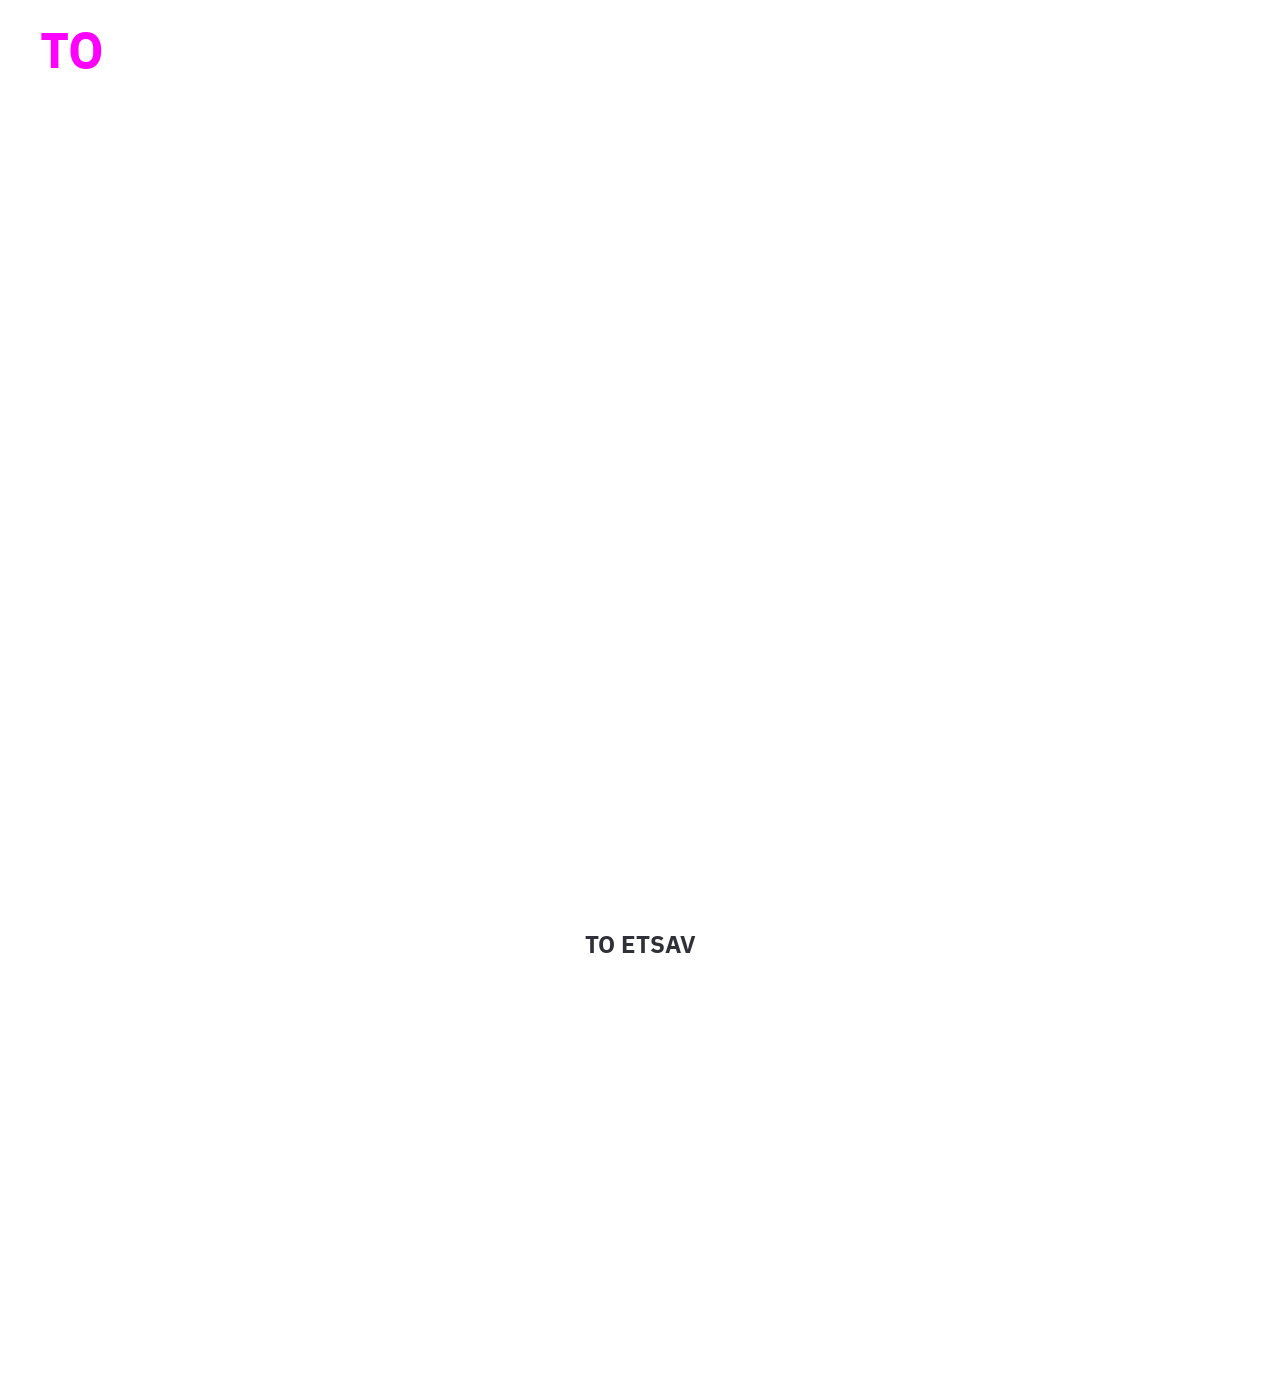
==== commit fb934dc4: "Update" ====
--- a/index.html
+++ b/index.html
@@ -1 +1 @@
-<!DOCTYPE html><!--[if lte IE 6]><html class="preIE7 preIE8 preIE9"><![endif]--><!--[if IE 7]><html class="preIE8 preIE9"><![endif]--><!--[if IE 8]><html class="preIE9"><![endif]--><!--[if gte IE 9]><!--><html><!--<![endif]--><head><meta charset="UTF-8"><meta name="viewport" content="width=device-width,initial-scale=1"><meta http-equiv="X-UA-Compatible" content="IE=edge,chrome=1"><title>TO ETSAV</title><link rel="shortcut icon" href="images/upc-logo.ico" type="image/vnd.microsoft.icon"><meta name="description" content="Public web page of TO ETSAV'S project"><meta name="keywords" content="TO, ETSAV, architecture, UPC, sustainability"><meta name="author" content=""><link href="bundle.css" rel="stylesheet" type="text/css"></head><body><div id="app"><header></header><div id="content"></div><footer></footer></div><script>window._env = {"name":"githubio","host":"https://orzocogorzo.github.io","port":null,"apiURL":"https://orzocogorzo.github.io/public/data/","publicURL":"https://orzocogorzo.github.io/public/"};</script><script src="bundle.js" type="text/javascript"></script></body></html>+<!DOCTYPE html><!--[if lte IE 6]><html class="preIE7 preIE8 preIE9"><![endif]--><!--[if IE 7]><html class="preIE8 preIE9"><![endif]--><!--[if IE 8]><html class="preIE9"><![endif]--><!--[if gte IE 9]><!--><html><!--<![endif]--><head><meta charset="UTF-8"><meta name="viewport" content="width=device-width,initial-scale=1"><meta http-equiv="X-UA-Compatible" content="IE=edge,chrome=1"><title>TO ETSAV</title><link rel="shortcut icon" href="images/upc-logo.ico" type="image/vnd.microsoft.icon"><meta name="description" content="Public web page of TO ETSAV'S project"><meta name="keywords" content="TO, ETSAV, architecture, UPC, sustainability"><meta name="author" content=""><link href="bundle.css" rel="stylesheet" type="text/css"><link rel="stylesheet" href="https://cdn.jsdelivr.net/npm/glider-js@1/glider.min.css"><script src="https://cdn.jsdelivr.net/npm/glider-js@1/glider.min.js"></script></head><body><div id="app"><header></header><div id="content"></div><footer></footer></div><script>window._env = {"name":"githubio","host":"https://orzocogorzo.github.io","port":null,"apiURL":"https://orzocogorzo.github.io/public/data/","publicURL":"https://orzocogorzo.github.io/public/"};</script><script src="bundle.js" type="text/javascript"></script></body></html>
--- a/bundle.css
+++ b/bundle.css
@@ -1,2 +1,2 @@
-@font-face{font-family:"IBM Plex Sans";src:url("../../../public/fonts/IBMPlexSans-Regular.ttf");font-weight:400;font-style:normal}@font-face{font-family:"IBM Plex Sans";src:url("../../../public/fonts/IBMPlexSans-Bold.ttf");font-weight:900;font-style:normal}@font-face{font-family:"IBM Plex Sans";src:url("../../../public/fonts/IBMPlexSans-Italic.ttf");font-weight:400;font-style:italic}@font-face{font-family:"IBM Plex Sans";src:url("../../../public/fonts/IBMPlexSans-Light.ttf");font-weight:300;font-style:normal}@font-face{font-family:"IBM Plex Sans";src:url("../../../public/fonts/IBMPlexSans-Thin.ttf");font-weight:200;font-style:normal}*{font-family:"IBM Plex Sans";font-size:16px;line-height:1.6;color:$shark;font-kerning:normal;box-sizing:border-box}body{margin:0;padding:0}a{text-decoration:none}body{font-family:Georgia,'Times New Roman',Times,serif;font-size:20px;line-height:20px;box-sizing:border-box;color:#303038}body.fixed-viewport{overflow:hidden}#app{display:block;position:relative;min-height:100vh}#content{height:100%}.jumbotron{width:100%;height:calc(100vh / 2);background-color:#f00}header{height:100px;position:fixed;top:0;left:0;width:100%;z-index:1000}header.green .header__icon{color:#008000}header.dark .header__link{color:#000}header.breadcrumb .header__nav-pannel{display:block}header.breadcrumb .header__link{pointer-events:none;font-weight:bold}header .header__content{display:flex;flex-direction:column;height:100%}header .header__row{display:flex;padding:0 20px;flex:0}header .header__row.header__main-row{flex:1}header .header__icon-wrapper{height:100%;padding:0 20px}header .header__icon{font-size:50px;font-weight:bold;color:#f0f;text-align:center;cursor:pointer;line-height:100px;transition:color .5s}header .header__links-wrapper{display:flex;flex:1}@media screen and (max-width:950px){header .header__links-wrapper{display:none}}header .header__burger-wrapper{flex:1;display:none}@media screen and (max-width:950px){header .header__burger-wrapper{display:block}}header .header__burger{width:fit-content;position:relative;display:flex;padding-top:36px}header .header__burger:hover .header__burger-expanded{display:inline-flex;flex-direction:column}header .header__burger .header__link{line-height:2}header .header__burger-collapsed{display:inline;font-size:1.2rem;margin-right:5px}header .header__burger-expanded{display:none}header .header__link{margin:0 10px;color:#fff;font-size:17px;line-height:100px;font-weight:300;text-transform:uppercase;cursor:pointer;transition:color .5s,font-weight .3s}header .header__link:hover{text-decoration:underline}header .header__link.active{font-weight:600}header .header__lng-menu{flex:0}header .header__nav-pannel{display:none}header .header__nav-btn{color:#f0f;font-size:3.5rem;text-align:left;cursor:pointer;line-height:45px;font-weight:300}footer{width:100%;height:500px;background-color:$black;color:$white;padding-top:25px}footer h1{text-align:center;color:$white;margin:0;font-size:1.5em}#lngMenu .lng-menu__wrapper{height:100%;text-transform:uppercase;text-align:right;position:relative;width:fit-content;margin-left:auto}#lngMenu .lng-menu__wrapper:hover .lng-menu__visible{display:none}#lngMenu .lng-menu__wrapper:hover .lng-menu__list{display:block}#lngMenu .lng-menu__visible{color:#222;line-height:100px;cursor:pointer;color:#ddd}#lngMenu .lng-menu__list{position:absolute;z-indez:10;display:none;right:0;top:36px}#lngMenu .lng-menu__list-item{cursor:pointer;color:#ccc}#lngMenu .lng-menu__list-item:hover{color:#222}#home .scroll-section{width:100vw;height:100vh}#home .section-wrapper{height:100%;width:100%}#doc-title{font-size:40px;font-family:"Lucida Console",Arial,monospace;width:100vw}.doc-summary{font-family:Arial,monospace}.doc-content{display:flex;flex-direction:column;justify-content:space-evenly;height:calc(100vh - 125px);margin:0 35px 0 35px}.doc-row{display:flex;flex-direction:row;justify-content:space-evenly;align-items:center;flex:1;font-family:Arial,monospace}.doc-contain-pic{display:flex;justify-content:center;align-items:center;border:1px solid #ccc;border-radius:16px;height:80%;width:20%;align-self:center;margin:0 25px 0 25px;font-size:25px;font-family:"Lucida Console",Arial,monospace}.doc-text{align-self:center;width:100%}.gallery-content{display:grid;grid-template-columns:repeat(3,1fr);grid-template-rows:auto}.overlay{position:fixed;top:0;bottom:0;left:0;right:0;background:rgba(0,0,0,0.9);width:100%;height:100vh;display:none;align-items:center;justify-content:center;flex-direction:row}.overlay.activo{display:flex}.overlay img{width:100%;height:80vh;margin-top:0}.overlay .description{display:block;padding:40px;text-align:left;max-width:50%;background:#fff;height:80vh;margin-top:-.5vh;text-align:justify}.overlay-img{position:relative;width:80vw}.overlay-img #boton-cerrar{background:none;font-size:25px;color:#000;border:none;cursor:pointer;position:absolute;top:3px;right:-25px}#cover .cover__content{width:100%;height:100%;background-image:url("public/images/home-sections/cover.png")}#manifest .manifest__wrapper{padding:130px 5% 10%;height:100%;display:flex;align-items:center}#manifest .manifest__content{flex:1;display:flex;flex-flow:wrap;justify-content:space-evenly;align-items:center}#manifest .manifest__principle{position:relative;flex:1;flex-basis:200px;flex-grow:0;flex-shrink:0;height:280px;padding:10px}@media screen and (min-width:1500px){#manifest .manifest__principle{flex-basis:250px;height:350px}}@media screen and (max-width:600px){#manifest .manifest__principle{flex-basis:150px;height:210px}}#manifest .manifest__principle-card{height:100%;width:100%;background-color:transparent;perspective:1000px;cursor:help}#manifest .manifest__principle-card:hover .manifest__principle-inner{transform:rotateY(180deg)}#manifest .manifest__principle-inner{position:relative;transition:transform 800ms;transform-style:preserve-3d;width:100%;height:100%}#manifest .manifest__principle-image,#manifest .manifest__principle-description{position:absolute;backface-visibility:hidden;width:100%;height:100%}#manifest .manifest__principle-image{background-size:cover;background-repeat:no-repeat}#manifest .manifest__principle-description{transform:rotateY(180deg);border:.5px solid #ddd;padding:10px}#manifest .manifest__principle-description p{margin:0}#project .project-content{width:100%;height:100%;background-repeat:no-repeat;background-position:50%;background-size:cover;background-image:url("public/images/home-sections/project.png")}#team .team-content{width:100%;height:100%;background-repeat:no-repeat;background-position:50%;background-size:cover;background-image:url("public/images/home-sections/team.png")}#gallery .gallery__content{background-image:url("public/images/home-sections/gallery.png")}#documents .documents__wrapper{height:100%}#documents .documents__content{height:100%;display:flex;flex-direction:column}#documents .documents__content .nav-pannel{flex:0}.home-section__wrapper{width:100%;height:100%;display:block}.home-section__content{width:100%;height:100%}.home-section__content.image{display:flex;flex-direction:column;justify-content:flex-end;background-repeat:no-repeat;background-position:50%;background-size:cover}.home-section__content .nav-pannel{display:flex;flex-direction:column;justify-content:flex-end;align-items:flex-end;padding:1rem 2rem}.home-section__content .nav-pannel__title{color:#fff;text-transform:uppercase;line-height:0}.home-section__content .nav-pannel__btn{color:#fff;font-size:3.5rem;text-align:right;cursor:pointer;line-height:45px;font-weight:300}.equip-content{padding:5%;display:grid;grid-template-columns:repeat(4,1fr);row-gap:90px}.img-name{padding-right:8%;font-size:25px;text-align:center}.img-details{padding-right:8%;font-size:15px;text-align:center}.img-quote{padding-top:8%;padding-right:8%;font-size:15px;text-align:center}.collaboradors-content{padding:5%;display:grid;grid-template-columns:repeat(4,1fr);row-gap:90px}
-/*# sourceMappingURL=[data-uri] */
+@font-face{font-family:"IBM Plex Sans";src:url("../../../public/fonts/IBMPlexSans-Regular.ttf");font-weight:400;font-style:normal}@font-face{font-family:"IBM Plex Sans";src:url("../../../public/fonts/IBMPlexSans-Bold.ttf");font-weight:900;font-style:normal}@font-face{font-family:"IBM Plex Sans";src:url("../../../public/fonts/IBMPlexSans-Italic.ttf");font-weight:400;font-style:italic}@font-face{font-family:"IBM Plex Sans";src:url("../../../public/fonts/IBMPlexSans-Light.ttf");font-weight:300;font-style:normal}@font-face{font-family:"IBM Plex Sans";src:url("../../../public/fonts/IBMPlexSans-Thin.ttf");font-weight:200;font-style:normal}*{font-family:"IBM Plex Sans";font-size:16px;line-height:1.6;color:$shark;font-kerning:normal;box-sizing:border-box}body{margin:0;padding:0}a{text-decoration:none}body{font-family:Georgia,'Times New Roman',Times,serif;font-size:20px;line-height:20px;box-sizing:border-box;color:#303038}body.fixed-viewport{overflow:hidden}#app{display:block;position:relative;min-height:100vh}#content{min-height:100vh}.jumbotron{width:100%;height:calc(100vh / 2);background-color:#f00}header{height:100px;position:fixed;top:0;left:0;width:100%;z-index:1000}header.green .header__icon{color:#008000}header.dark .header__link{color:#000}header.breadcrumb .header__nav-pannel{display:block}header.breadcrumb .header__link{pointer-events:none;font-weight:bold}header .header__content{display:flex;flex-direction:column;height:100%}header .header__row{display:flex;padding:0 20px;flex:0}header .header__row.header__main-row{flex:1}header .header__icon-wrapper{height:100%;padding:0 20px}header .header__icon{font-size:50px;font-weight:bold;color:#f0f;text-align:center;cursor:pointer;line-height:100px;transition:color .5s}header .header__links-wrapper{display:flex;flex:1}@media screen and (max-width:950px){header .header__links-wrapper{display:none}}header .header__burger-wrapper{flex:1;display:none}@media screen and (max-width:950px){header .header__burger-wrapper{display:block}}header .header__burger{width:fit-content;position:relative;display:flex;padding-top:36px}header .header__burger:hover .header__burger-expanded{display:inline-flex;flex-direction:column}header .header__burger .header__link{line-height:2}header .header__burger-collapsed{display:inline;font-size:1.2rem;margin-right:5px}header .header__burger-expanded{display:none}header .header__link{margin:0 10px;color:#fff;font-size:17px;line-height:100px;font-weight:300;text-transform:uppercase;cursor:pointer;transition:color .5s,font-weight .3s}header .header__link:hover{text-decoration:underline}header .header__link.active{font-weight:600}header .header__lng-menu{flex:0}header .header__nav-pannel{display:none}header .header__nav-btn{color:#f0f;font-size:3.5rem;text-align:left;cursor:pointer;line-height:45px;font-weight:300}footer{width:100%;height:500px;background-color:$black;color:$white;padding-top:25px}footer h1{text-align:center;color:$white;margin:0;font-size:1.5em}header.dark #lngMenu .lng-menu__item{text-shadow:1px 1px 3px rgba(50,50,50,0.5)}#lngMenu.expanded .lng-menu__visible{display:none}#lngMenu.expanded .lng-menu__list{display:block}.lng-menu__wrapper{height:100%;text-transform:uppercase;text-align:right;position:relative;width:fit-content;margin-left:auto}.lng-menu__visible{color:#222;line-height:100px;cursor:pointer;color:#ddd}.lng-menu__list{position:absolute;z-indez:10;display:none;right:0;top:36px}.lng-menu__list-item{cursor:pointer;color:#ccc;text-shadow:1px 1px 3px rgba(150,150,150,0.5)}.lng-menu__list-item:hover{color:#222}#home .scroll-section{width:100vw;height:100vh}#home .section-wrapper{height:100%;width:100%}#doc-title{font-size:40px;font-family:"Lucida Console",Arial,monospace;width:100vw}.doc-summary{font-family:Arial,monospace}.doc-content{display:flex;flex-direction:row;justify-content:space-evenly;height:calc(100vh - 125px);margin:0 35px 0 35px}.doc-col{flex-direction:column;flex-grow:1;margin:5px}.doc-col-main{height:75%}.has_file{display:none}.doc-div{display:flex;justify-content:center;align-items:center;border:1px solid #ccc;border-radius:0;width:100%;height:75%;align-self:center;margin:0 25px 0 25px;font-size:25px;font-family:"Lucida Console",Arial,monospace}.template{display:flex;flex-direction:row;height:calc(100vh - 0px);margin:0 35px 0 35px}.template2_container{display:flex;flex-direction:row;height:calc(100vh - 0px);margin:0 35px 0 35px}.template1_text{display:flex;flex-direction:row;align-items:center;justify-content:flex-end;width:75%}.template1_text .template4_text p{width:75%}.template4_text p{width:75%}.template4_text{align-items:flex-end;justify-content:flex-start;display:flex;width:100%}.template4_text{width:100%}.template2_text{flex:1}.template2_image{background-color:#f00;height:calc(100vh - 0px);flex:1}.template3_image{background-color:#f00;height:calc(100vh - 0px);flex:1;background:#f0f8ff}.template4_image{background-color:#f00;height:calc(100vh - 0px)}.template1_container{display:flex}.gallery-content{width:100%;display:flex;flex-wrap:wrap}.gallery-content .img-container{width:calc(33% - 20px);display:flex;flex-grow:0;margin:10px;flex-direction:column}@media screen and (max-width:700px){.gallery-content .img-container{width:calc(50% - 20px)}}@media screen and (max-width:450px){.gallery-content .img-container{width:calc(100% - 20px)}}.gallery-content .img-row img{width:100%;height:auto}.gallery-content .text-content{padding-right:5%;text-align:justify}.overlay{position:fixed;top:0;bottom:0;left:0;right:0;background:rgba(0,0,0,0.9);width:100%;height:100vh;display:none;align-items:center;justify-content:center;flex-direction:row;flex-direction:column;justify-content:center}.overlay.activo{display:flex}.overlay .glider-container{width:500px;height:500px}.overlay .glider-img{background-position:center;background-size:cover;background-repeat:no-repeat;height:50%}.overlay .glider-prev{left:50px}.overlay .glider-next{right:50px}.overlay #boton-cerrar{display:flex;justify-content:left;background:none;font-size:25px;color:#fff;border:none;cursor:pointer;position:absolute;top:1%;left:3%;z-index:1000}#cover .cover__background{background-image:url("public/images/home-sections/cover--small.png")}#cover .cover__content{width:100%;height:100%;background-image:url("public/images/home-sections/cover.png")}#manifest .manifest__wrapper{padding:130px 5% 10%;height:100%;display:flex;align-items:center}#manifest .manifest__content{flex:1;display:flex;flex-flow:wrap;justify-content:space-evenly;align-items:center}#manifest .manifest__principle{position:relative;flex:1;flex-basis:200px;flex-grow:0;flex-shrink:0;height:280px;padding:10px}@media screen and (min-width:1500px){#manifest .manifest__principle{flex-basis:250px;height:350px}}@media screen and (max-width:600px){#manifest .manifest__principle{flex-basis:150px;height:210px}}#manifest .manifest__principle-card{height:100%;width:100%;background-color:transparent;perspective:1000px;cursor:help}#manifest .manifest__principle-card:hover .manifest__principle-inner{transform:rotateY(180deg)}#manifest .manifest__principle-inner{position:relative;transition:transform 800ms;transform-style:preserve-3d;width:100%;height:100%}#manifest .manifest__principle-image,#manifest .manifest__principle-description{position:absolute;backface-visibility:hidden;width:100%;height:100%}#manifest .manifest__principle-image{background-size:cover;background-repeat:no-repeat}#manifest .manifest__principle-description{transform:rotateY(180deg);border:.5px solid #ddd;padding:10px;background-color:#fff}#manifest .manifest__principle-description p{margin:0}#project .project__background{background-image:url("public/images/home-sections/project--small.png")}#project .project__content{background-image:url("public/images/home-sections/project.png")}#team .team__background{background-image:url("public/images/home-sections/team--small.png")}#team .team__content{background-image:url("public/images/home-sections/team.png")}#gallery .gallery__background{background-image:url("public/images/home-sections/gallery--small.png")}#gallery .gallery__content{background-image:url("public/images/home-sections/gallery.png")}#documents .documents__wrapper{height:100%}#documents .documents__content{height:100%;display:flex;flex-direction:column}#documents .documents__content .nav-pannel{flex:0}.lazy .home-section__wrapper .home-section__content{display:none}.home-section__wrapper{width:100%;height:100%;display:block;position:relative;overflow:hidden}.home-section__background{position:absolute;z-index:-1;top:0;left:0;width:100%;height:100%;filter:blur(10px);background-position:center;background-size:cover;background-repeat:no-repeat}.home-section__content{width:100%;height:100%}.home-section__content.image{display:flex;flex-direction:column;justify-content:flex-end;background-repeat:no-repeat;background-position:50%;background-size:cover}.home-section__content .nav-pannel{display:flex;flex-direction:column;justify-content:flex-end;align-items:flex-end;padding:1rem 2rem}.home-section__content .nav-pannel__title{color:#fff;text-transform:uppercase;line-height:0}.home-section__content .nav-pannel__btn{color:#fff;font-size:3.5rem;text-align:right;cursor:pointer;line-height:45px;font-weight:300}.equip-content{padding:5%;display:grid;grid-template-columns:repeat(4,1fr);row-gap:90px}.img-name{padding-right:8%;font-size:25px;text-align:center}.img-details{padding-right:8%;font-size:15px;text-align:center}.img-quote{padding-top:8%;padding-right:8%;font-size:15px;text-align:center}.collaboradors-content{padding:5%;display:grid;grid-template-columns:repeat(4,1fr);row-gap:90px}
+/*# sourceMappingURL=[data-uri] */
